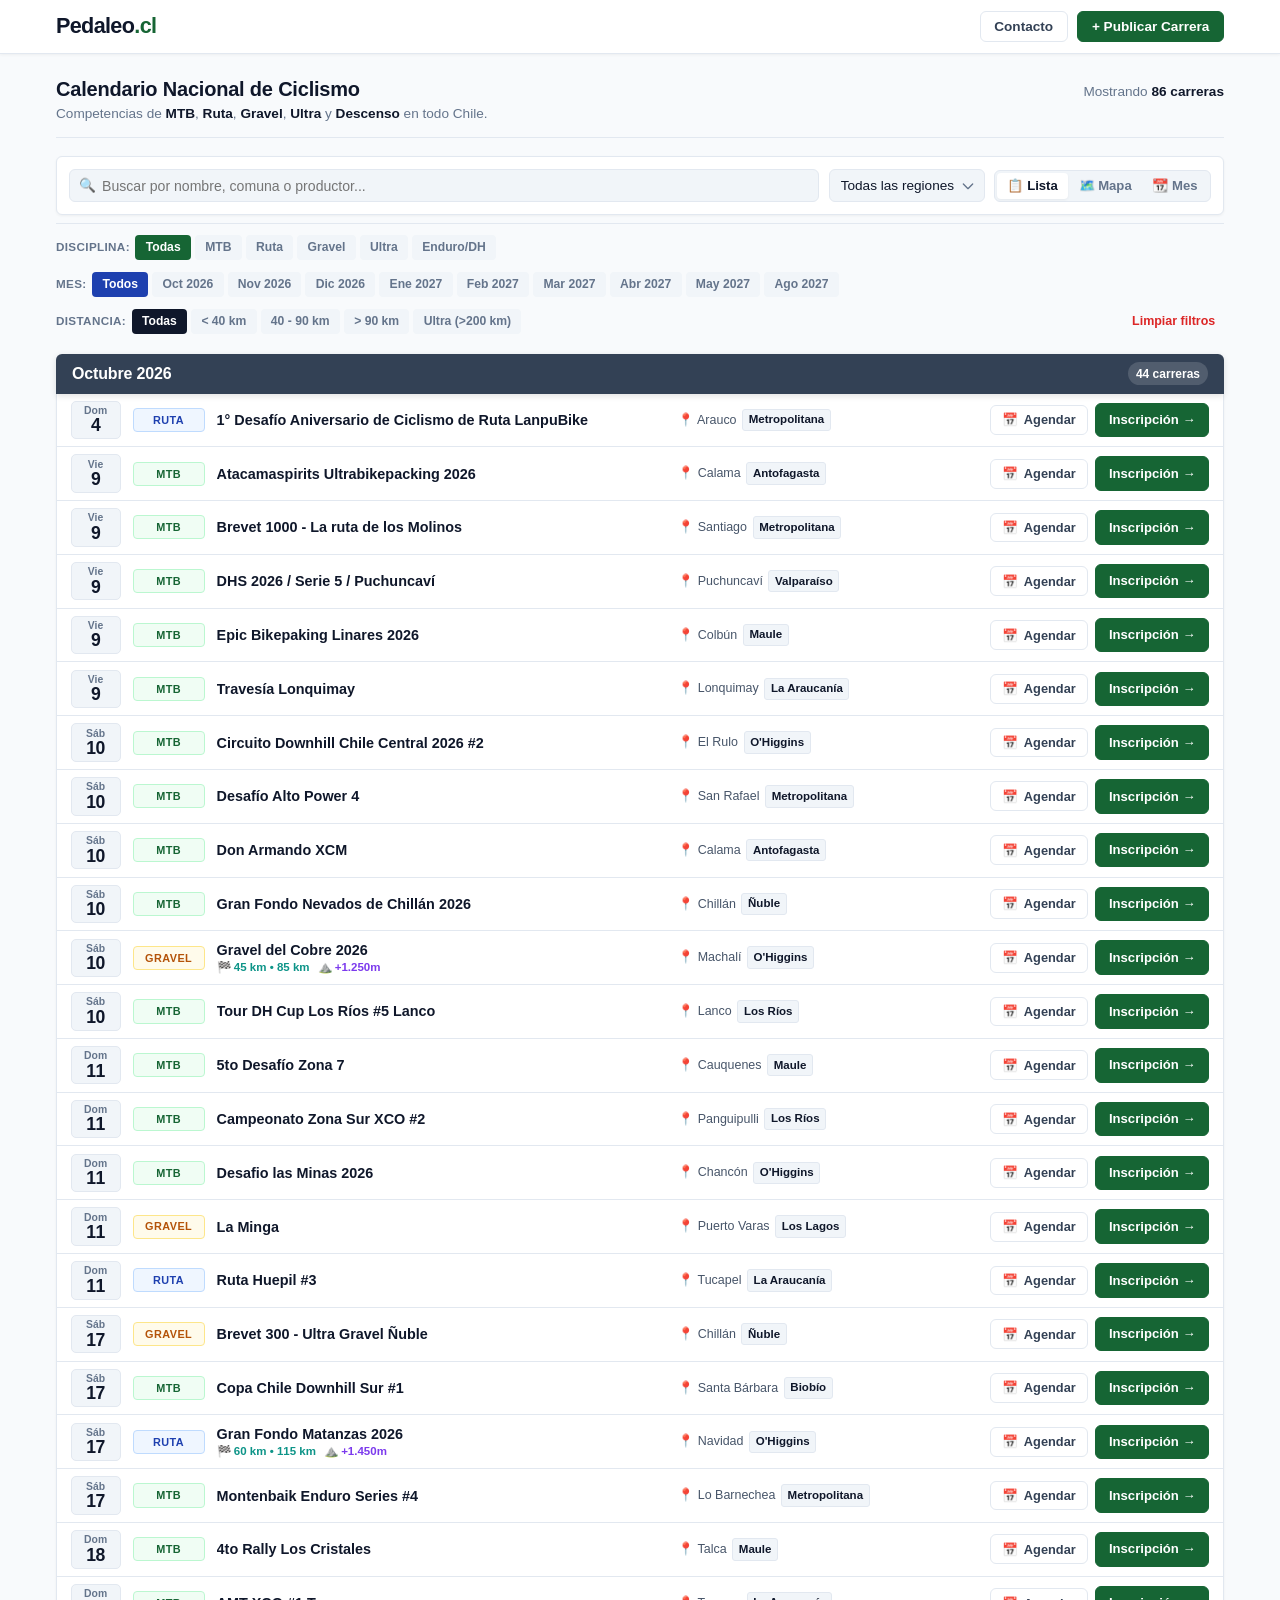
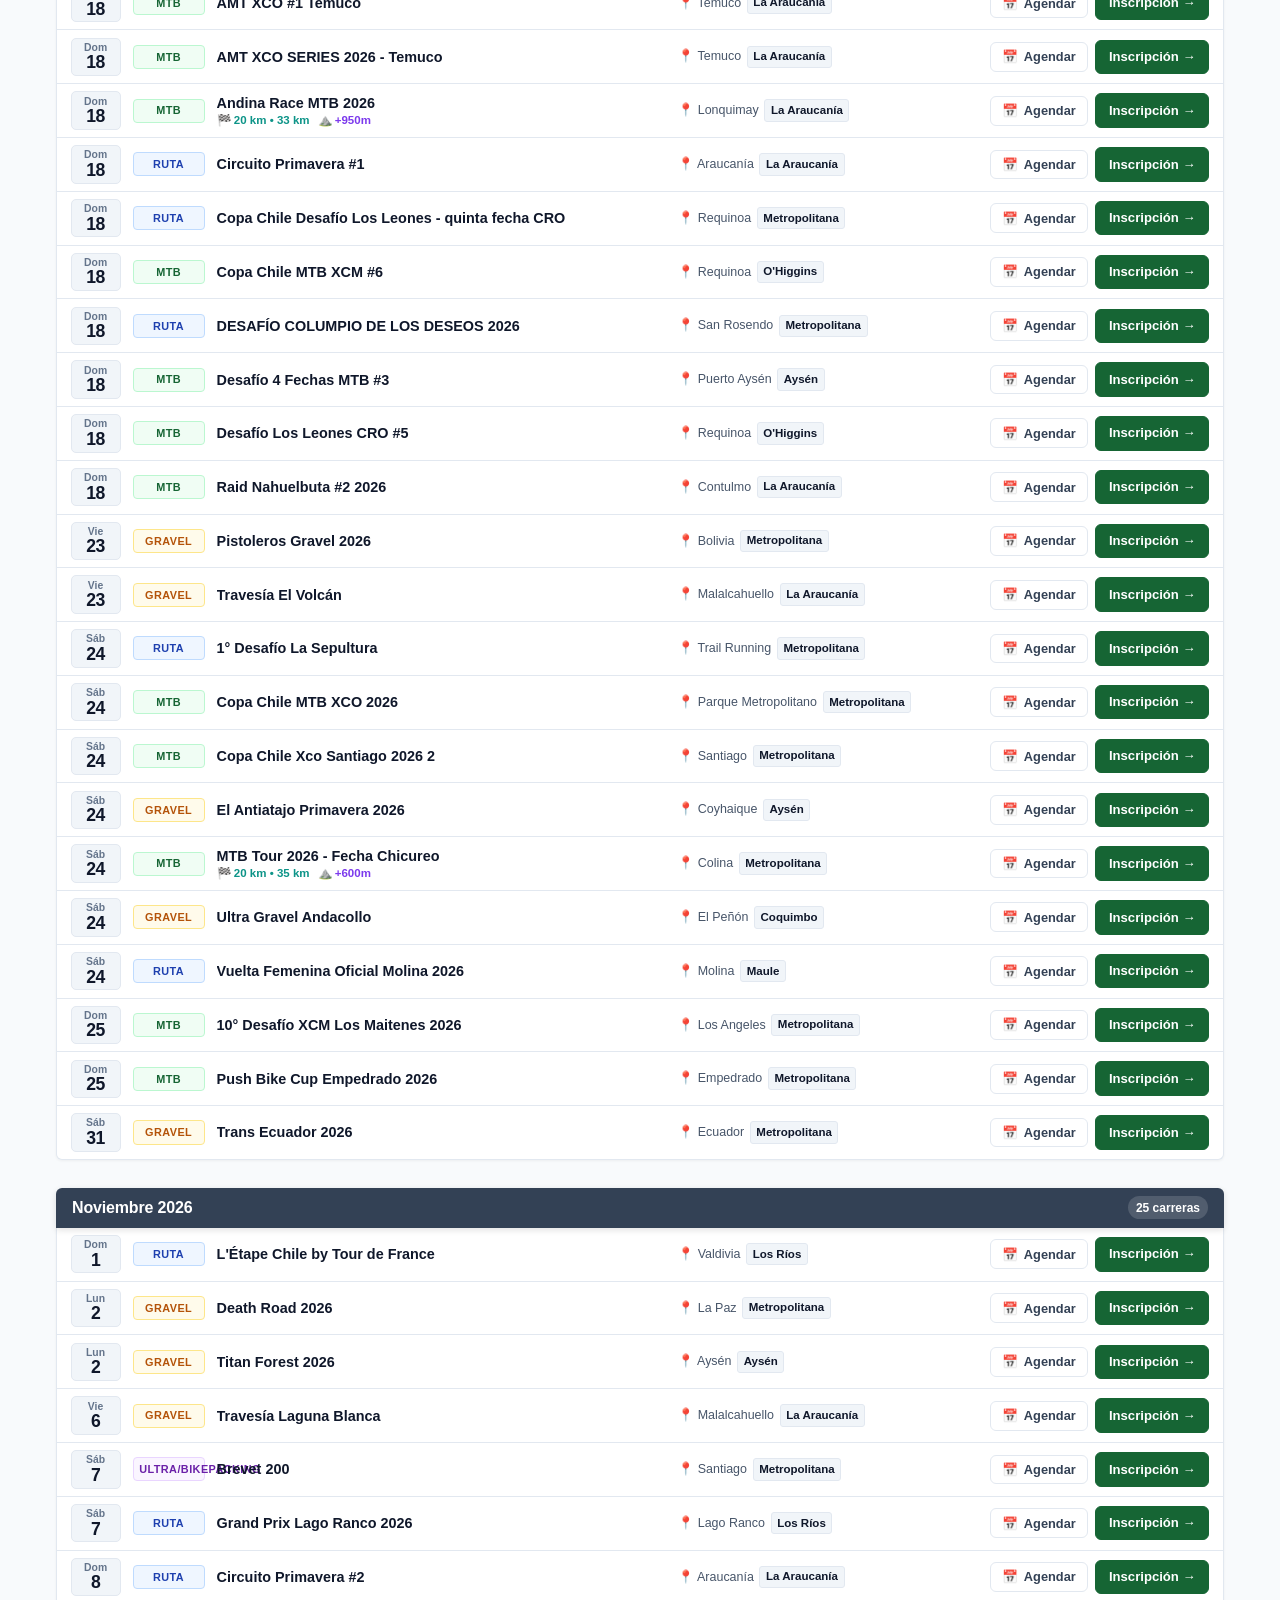
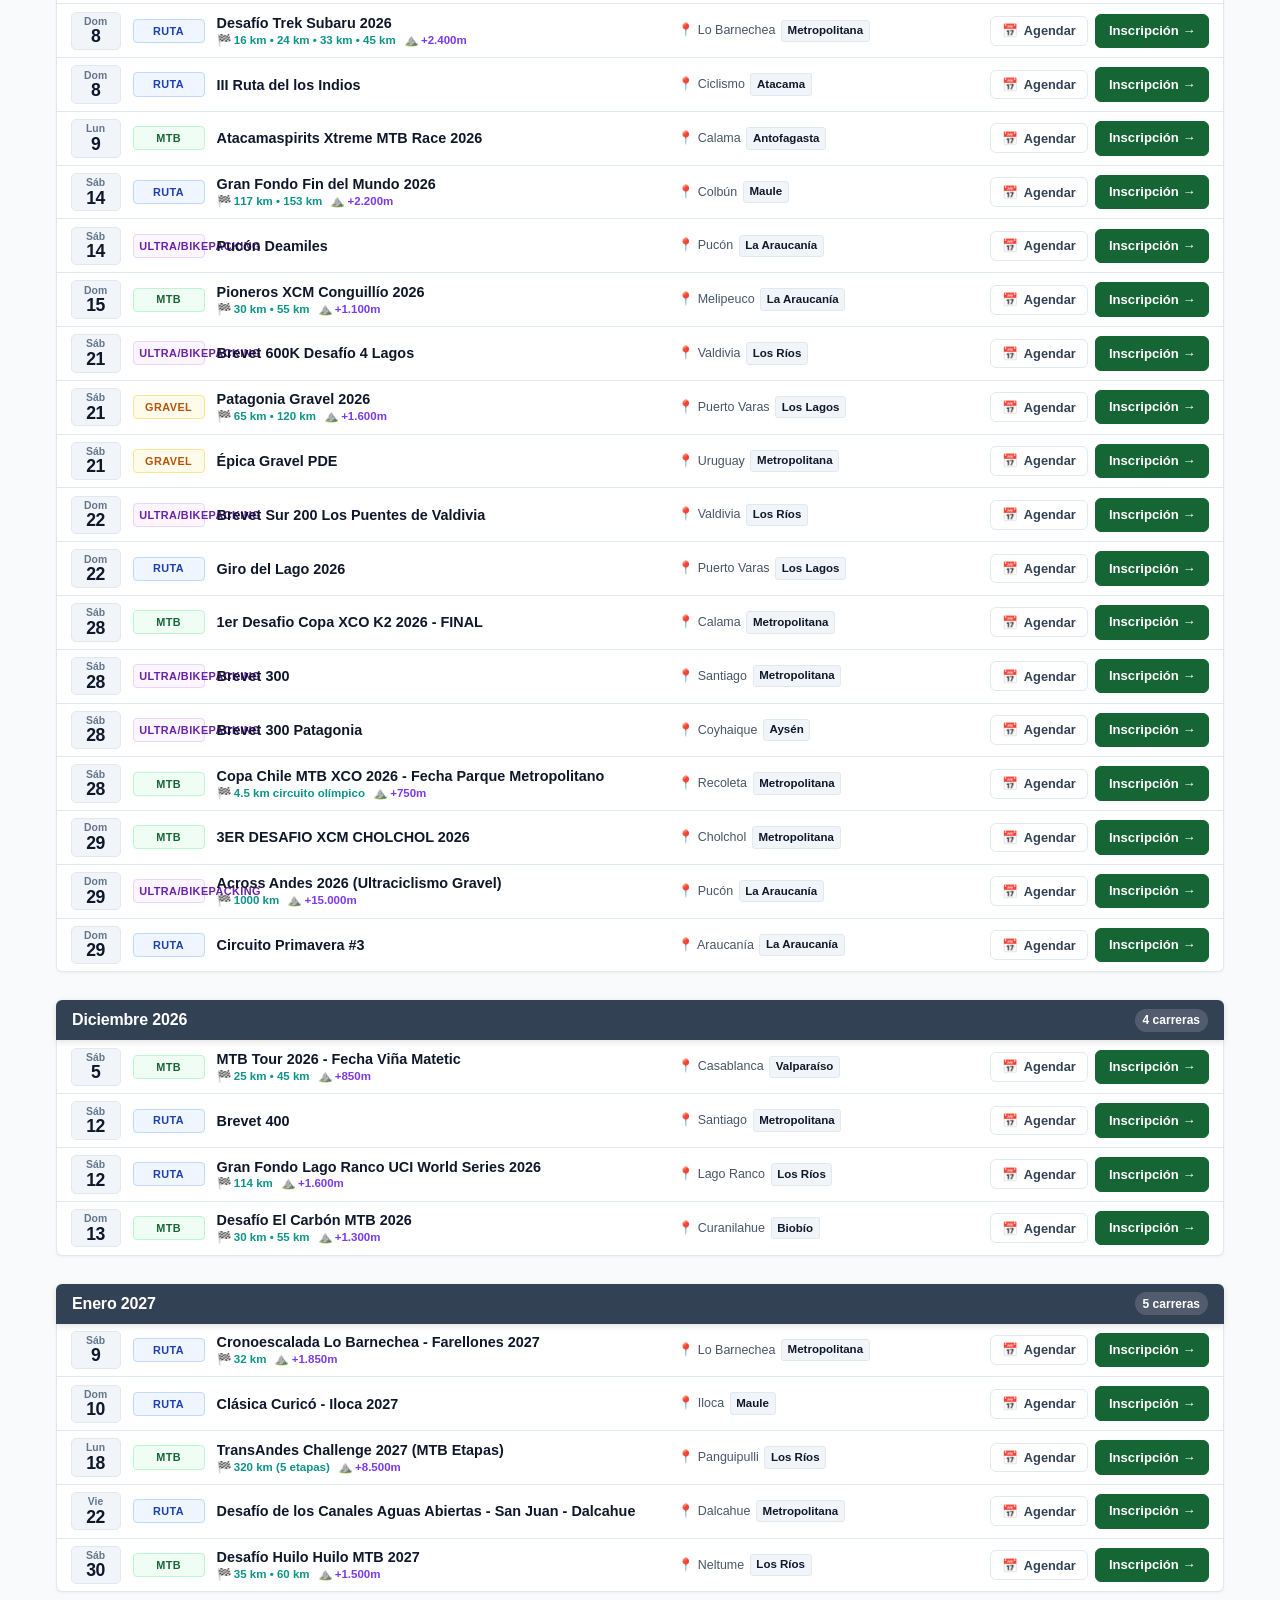
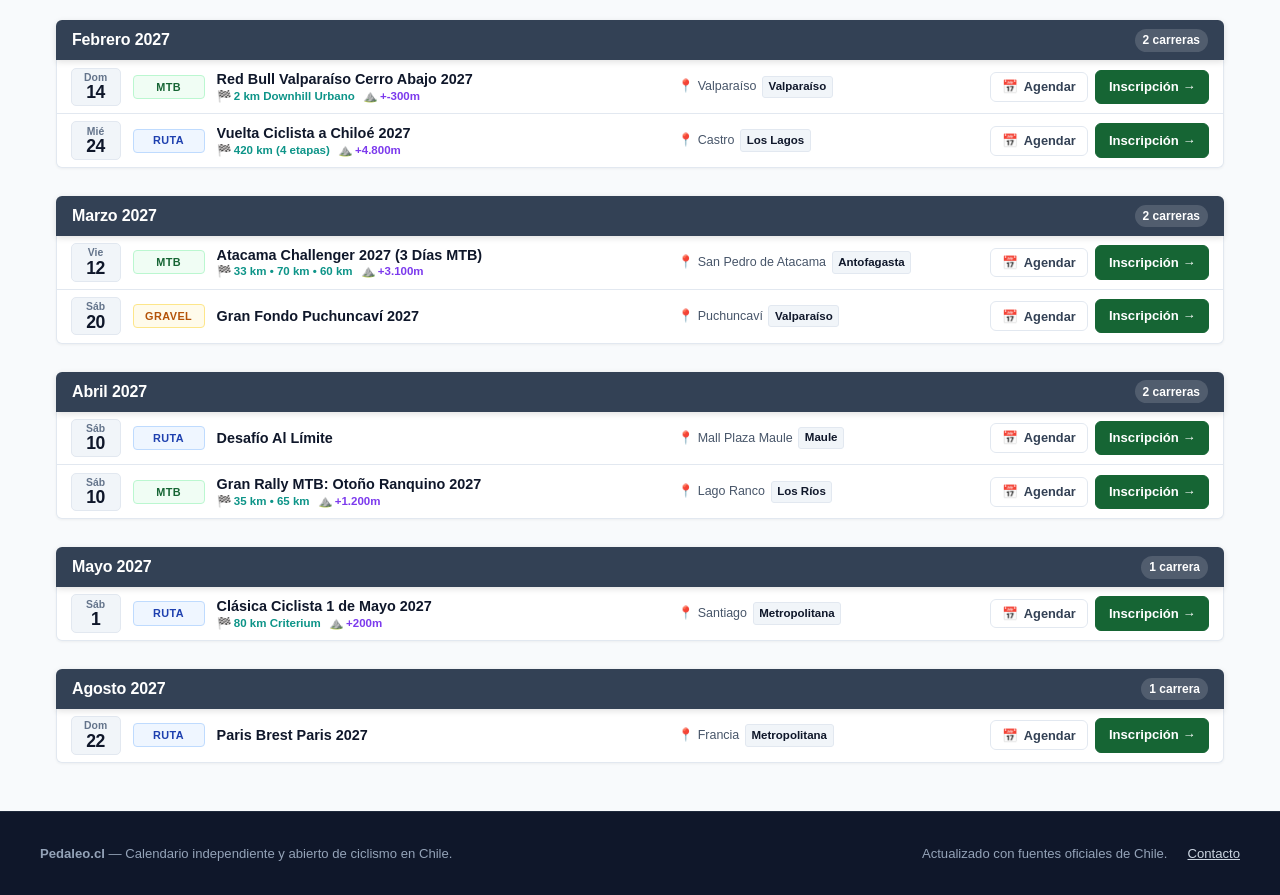
==== index.html @ a2b068f4 "feat: multi-select disciplines, Sab 10 date chip format, and sticky filters with sticky month" ====
<!DOCTYPE html>
<html lang="es">
<head>
  <meta charset="UTF-8">
  <meta name="viewport" content="width=device-width, initial-scale=1.0">
  <title>Pedaleo.cl — Calendario de Ciclismo en Chile | MTB, Ruta, Gravel</title>
  <meta name="description" content="Calendario sobrio y actualizado de carreras de ciclismo en Chile. Filtra por región, disciplina y agéndalas directamente en Google Calendar o Apple Calendar.">
  <link rel="icon" type="image/svg+xml" href="assets/img/logo.svg">
  <link rel="stylesheet" href="assets/vendor/leaflet/leaflet.css">
  <link rel="stylesheet" href="assets/css/style.css?v=20261006_multisticky">
</head>
<body>

  <!-- Header Sobrio -->
  <header class="site-header">
    <div class="header-container">
      <div class="brand-wrapper">
        <a href="./" class="brand-logo-text" title="Pedaleo.cl">
          Pedaleo<span>.cl</span>
        </a>
      </div>

      <div class="header-actions">
        <button class="btn-header" id="nav-contact">
          <span>Contacto</span>
        </button>
        <button class="btn-header btn-header-primary" id="nav-publish">
          <span>+ Publicar Carrera</span>
        </button>
      </div>
    </div>
  </header>

  <!-- Hero Minimalista -->
  <section class="hero-minimal">
    <div class="hero-content">
      <div>
        <h1 class="hero-heading">Calendario Nacional de Ciclismo</h1>
        <div class="hero-stats-line">
          Competencias de <strong>MTB</strong>, <strong>Ruta</strong>, <strong>Gravel</strong>, <strong>Ultra</strong> y <strong>Descenso</strong> en todo Chile.
        </div>
      </div>
      <div class="hero-stats-line">
        Mostrando <span class="results-count" id="results-count">cargando...</span>
      </div>
    </div>
  </section>

  <!-- Barra de Filtros Compacta y Ordenada -->
  <section class="filter-wrapper">
    <div class="filter-card">
      <!-- Búsqueda -->
      <div class="filter-search-box">
        <span class="filter-search-icon">🔍</span>
        <input type="search" id="search-input" class="filter-search-input" placeholder="Buscar por nombre, comuna o productor...">
      </div>

      <!-- Región (nombres oficiales) -->
      <select id="filter-region" class="filter-select">
        <option value="">Todas las regiones</option>
      </select>

      <!-- Selector de Vista -->
      <div class="view-toggle-group">
        <button class="view-btn active" data-view="agenda" title="Vista Lista Agenda">
          📋 Lista
        </button>
        <button class="view-btn" data-view="map" title="Vista Mapa Interactivo de Chile">
          🗺️ Mapa
        </button>
        <button class="view-btn" data-view="calendar" title="Vista Calendario Mensual">
          📆 Mes
        </button>
      </div>
    </div>

    <!-- Barra de Filtros con Botones (Disciplinas, Meses, Distancias) -->
    <div class="filter-pills-bar">
      <!-- Filtro Disciplinas (Botones interactivos) -->
      <div class="filter-pills-section">
        <span class="filter-pills-label">Disciplina:</span>
        <div class="pills-group" id="filter-discipline-group">
          <button class="pill-btn pill-discipline active" data-discipline="">Todas</button>
          <button class="pill-btn pill-discipline" data-discipline="MTB">MTB</button>
          <button class="pill-btn pill-discipline" data-discipline="Ruta">Ruta</button>
          <button class="pill-btn pill-discipline" data-discipline="Gravel">Gravel</button>
          <button class="pill-btn pill-discipline" data-discipline="Ultra">Ultra</button>
          <button class="pill-btn pill-discipline" data-discipline="Enduro">Enduro/DH</button>
        </div>
      </div>

      <!-- Filtro por Mes (Píldoras Dinámicas) -->
      <div class="filter-pills-section">
        <span class="filter-pills-label">Mes:</span>
        <div class="pills-group" id="filter-month-group">
          <button class="pill-btn pill-month active" data-month="">Todos</button>
        </div>
      </div>

      <!-- Distancias -->
      <div class="filter-pills-section">
        <span class="filter-pills-label">Distancia:</span>
        <div class="pills-group" id="filter-distance-group">
          <button class="pill-btn pill-distance active" data-distance="all">Todas</button>
          <button class="pill-btn pill-distance" data-distance="short">&lt; 40 km</button>
          <button class="pill-btn pill-distance" data-distance="mid">40 - 90 km</button>
          <button class="pill-btn pill-distance" data-distance="long">&gt; 90 km</button>
          <button class="pill-btn pill-distance" data-distance="ultra">Ultra (&gt;200 km)</button>
        </div>
      </div>

      <button class="btn-filter-reset" id="clear-filters" title="Restablecer todos los filtros">
        Limpiar filtros
      </button>
    </div>
  </section>

  <!-- Contenedor Principal (Vistas Dedicadas: Agenda / Mapa / Calendario) -->
  <main class="main-content">
    <!-- Vista Agenda (Lista) -->
    <div id="view-agenda" class="app-view-container">
      <div class="empty-state">
        <p>Cargando carreras...</p>
      </div>
    </div>

    <!-- Vista Mapa Interactivo de Chile -->
    <div id="view-map" class="app-view-container" style="display:none">
      <section class="map-view-wrapper">
        <div class="map-header-bar">
          <div class="map-stats-pill">
            <span class="map-pulse-dot"></span>
            <span id="map-counter-text">Cargando mapa...</span>
          </div>
          <div class="map-legend">
            <span class="legend-chip"><span class="legend-dot" style="background:#166534"></span>MTB</span>
            <span class="legend-chip"><span class="legend-dot" style="background:#1e40af"></span>Ruta</span>
            <span class="legend-chip"><span class="legend-dot" style="background:#b45309"></span>Gravel</span>
            <span class="legend-chip"><span class="legend-dot" style="background:#7e22ce"></span>Ultra</span>
            <span class="legend-chip"><span class="legend-dot" style="background:#b91c1c"></span>Enduro</span>
          </div>
        </div>

        <div id="pedaleo-chile-map" class="chile-map-canvas"></div>

        <div class="map-localities-section">
          <h3 class="map-localities-title" id="map-localities-title">Carreras en el mapa</h3>
          <div class="map-localities-grid" id="map-localities-grid"></div>
        </div>
      </section>
    </div>

    <!-- Vista Calendario Mensual -->
    <div id="view-calendar" class="app-view-container" style="display:none"></div>
  </main>

  <!-- Modal Detalle de Carrera -->
  <div class="modal-overlay" id="modal-detail">
    <div class="modal-card">
      <div class="modal-header">
        <h3 class="modal-title" id="modal-detail-title">Detalle de Carrera</h3>
        <button class="modal-close-btn" id="modal-close-detail" title="Cerrar">&times;</button>
      </div>
      <div class="modal-body" id="modal-detail-body">
        <!-- Contenido dinámico inyectado por JS -->
      </div>
    </div>
  </div>

  <!-- Modal Publicar Carrera -->
  <div class="modal-overlay" id="modal-publish">
    <div class="modal-card">
      <div class="modal-header">
        <h3 class="modal-title">Publicar Carrera en Pedaleo.cl</h3>
        <button class="modal-close-btn" id="modal-close-publish" title="Cerrar">&times;</button>
      </div>
      <form id="publish-race-form">
        <div class="modal-body">
          <p style="font-size:0.85rem; color:var(--text-muted); margin-bottom:1rem; line-height:1.5">
            ¿Organizas una competencia o conoces una fecha confirmada? Completa los datos a continuación para revisarla y publicarla en el calendario.
          </p>

          <div class="form-group">
            <label class="form-label" for="pub-name">Nombre de la Carrera *</label>
            <input type="text" id="pub-name" name="name" class="form-control" required placeholder="Ej: Gran Fondo del Maule 2026" oninvalid="this.setCustomValidity('Por favor completa este campo.')" oninput="this.setCustomValidity('')">
          </div>

          <div class="form-row">
            <div class="form-group">
              <label class="form-label" for="pub-date">Fecha del Evento *</label>
              <input type="date" id="pub-date" name="date" class="form-control" required oninvalid="this.setCustomValidity('Por favor selecciona una fecha.')" oninput="this.setCustomValidity('')">
            </div>
            <div class="form-group">
              <label class="form-label" for="pub-discipline">Disciplina *</label>
              <select id="pub-discipline" name="discipline" class="form-control" required oninvalid="this.setCustomValidity('Por favor selecciona una disciplina.')" onchange="this.setCustomValidity('')">
                <option value="MTB">MTB (XCM / XCO)</option>
                <option value="Ruta">Ruta / Gran Fondo</option>
                <option value="Gravel">Gravel</option>
                <option value="Ultra/Bikepacking">Ultraciclismo / Bikepacking</option>
                <option value="Enduro">Enduro / Descenso</option>
              </select>
            </div>
          </div>

          <div class="form-row">
            <div class="form-group">
              <label class="form-label" for="pub-region">Región *</label>
              <select id="pub-region" name="region" class="form-control" required oninvalid="this.setCustomValidity('Por favor selecciona una región.')" onchange="this.setCustomValidity('')">
                <option value="Arica y Parinacota">Arica y Parinacota</option>
                <option value="Tarapacá">Tarapacá</option>
                <option value="Antofagasta">Antofagasta</option>
                <option value="Atacama">Atacama</option>
                <option value="Coquimbo">Coquimbo</option>
                <option value="Valparaíso">Valparaíso</option>
                <option value="Metropolitana" selected>Metropolitana</option>
                <option value="O'Higgins">O'Higgins</option>
                <option value="Maule">Maule</option>
                <option value="Ñuble">Ñuble</option>
                <option value="Biobío">Biobío</option>
                <option value="La Araucanía">La Araucanía</option>
                <option value="Los Ríos">Los Ríos</option>
                <option value="Los Lagos">Los Lagos</option>
                <option value="Aysén">Aysén</option>
                <option value="Magallanes">Magallanes</option>
              </select>
            </div>
            <div class="form-group">
              <label class="form-label" for="pub-commune">Comuna / Lugar *</label>
              <input type="text" id="pub-commune" name="commune" class="form-control" required placeholder="Ej: Curicó" oninvalid="this.setCustomValidity('Por favor ingresa la comuna o lugar.')" oninput="this.setCustomValidity('')">
            </div>
          </div>

          <div class="form-row">
            <div class="form-group">
              <label class="form-label" for="pub-distances">Distancias</label>
              <input type="text" id="pub-distances" name="distances" class="form-control" placeholder="Ej: 45 km, 80 km">
            </div>
            <div class="form-group">
              <label class="form-label" for="pub-url">Web Oficial / Inscripción / Link *</label>
              <input type="text" id="pub-url" name="url" class="form-control" required placeholder="Ej: guca.cl/evento o instagram.com/..." oninvalid="this.setCustomValidity('Por favor ingresa un enlace web o red social.')" oninput="this.setCustomValidity('')">
            </div>
          </div>

          <div class="form-group">
            <label class="form-label" for="pub-contact">Organizador o Contacto (opcional)</label>
            <input type="text" id="pub-contact" name="contact" class="form-control" placeholder="Club / Productora / Email">
          </div>

          <div id="publish-feedback" style="display:none; padding:0.6rem 0.8rem; border-radius:4px; font-size:0.85rem; margin-top:0.5rem"></div>
        </div>
        <div class="modal-footer">
          <button type="button" class="cal-btn-mini" onclick="document.getElementById('modal-publish').classList.remove('active')">Cancelar</button>
          <button type="submit" class="btn-action-primary">Enviar Carrera &rarr;</button>
        </div>
      </form>
    </div>
  </div>

  <!-- Modal Contacto -->
  <div class="modal-overlay" id="modal-contact">
    <div class="modal-card">
      <div class="modal-header">
        <h3 class="modal-title">Contacto — Pedaleo.cl</h3>
        <button class="modal-close-btn" id="modal-close-contact" title="Cerrar">&times;</button>
      </div>
      <form id="contact-form">
        <div class="modal-body">
          <p style="font-size:0.85rem; color:var(--text-muted); margin-bottom:1rem; line-height:1.5">
            ¿Tienes dudas, sugerencias sobre el sitio, o detectaste información desactualizada? Escríbenos directamente o contáctanos a <a href="mailto:contacto@pedaleo.cl" style="color:var(--brand-green); font-weight:600">contacto@pedaleo.cl</a>.
          </p>

          <div class="form-row">
            <div class="form-group">
              <label class="form-label" for="contact-name">Tu Nombre *</label>
              <input type="text" id="contact-name" name="name" class="form-control" required placeholder="Ej: Juan Pérez" oninvalid="this.setCustomValidity('Por favor ingresa tu nombre.')" oninput="this.setCustomValidity('')">
            </div>
            <div class="form-group">
              <label class="form-label" for="contact-email">Tu Email *</label>
              <input type="email" id="contact-email" name="email" class="form-control" required placeholder="tu@email.cl" oninvalid="this.setCustomValidity('Por favor ingresa un correo electrónico válido.')" oninput="this.setCustomValidity('')">
            </div>
          </div>

          <div class="form-group">
            <label class="form-label" for="contact-subject">Motivo del Mensaje *</label>
            <select id="contact-subject" name="subject" class="form-control" required oninvalid="this.setCustomValidity('Por favor selecciona el motivo.')" onchange="this.setCustomValidity('')">
              <option value="Consulta general">Consulta general</option>
              <option value="Sugerencia o feedback">Sugerencia o feedback del sitio</option>
              <option value="Reportar error en carrera">Reportar error o cambio de fecha en una carrera</option>
              <option value="Productora o Alianza">Productora / Club / Alianza</option>
              <option value="Otro">Otro asunto</option>
            </select>
          </div>

          <div class="form-group">
            <label class="form-label" for="contact-message">Mensaje *</label>
            <textarea id="contact-message" name="message" class="form-control" rows="4" required placeholder="Escribe tu mensaje aquí..." oninvalid="this.setCustomValidity('Por favor escribe tu mensaje.')" oninput="this.setCustomValidity('')"></textarea>
          </div>

          <div id="contact-feedback" style="display:none; padding:0.6rem 0.8rem; border-radius:4px; font-size:0.85rem; margin-top:0.5rem"></div>
        </div>
        <div class="modal-footer">
          <button type="button" class="cal-btn-mini" onclick="document.getElementById('modal-contact').classList.remove('active')">Cerrar</button>
          <button type="submit" class="btn-action-primary" id="btn-submit-contact">Enviar Mensaje &rarr;</button>
        </div>
      </form>
    </div>
  </div>

  <!-- Footer Sobrio -->
  <footer class="site-footer">
    <div class="footer-inner">
      <div>
        <strong>Pedaleo.cl</strong> — Calendario independiente y abierto de ciclismo en Chile.
      </div>
      <div style="display:flex; align-items:center; gap:1.25rem">
        <span>Actualizado con fuentes oficiales de Chile.</span>
        <a href="#" id="footer-contact-link" style="color:#cbd5e1; text-decoration:underline">Contacto</a>
      </div>
    </div>
  </footer>

  <!-- Scripts -->
  <script src="assets/vendor/leaflet/leaflet.js"></script>
  <script src="assets/js/calendar-exporter.js?v=20261006_multisticky"></script>
  <script src="assets/js/calendar-view.js?v=20261006_multisticky"></script>
  <script src="assets/js/map-view.js?v=20261006_multisticky"></script>
  <script src="assets/js/app.js?v=20261006_multisticky"></script>
</body>
</html>
---- assets/vendor/leaflet/leaflet.css ----
/* required styles */

.leaflet-pane,
.leaflet-tile,
.leaflet-marker-icon,
.leaflet-marker-shadow,
.leaflet-tile-container,
.leaflet-pane > svg,
.leaflet-pane > canvas,
.leaflet-zoom-box,
.leaflet-image-layer,
.leaflet-layer {
	position: absolute;
	left: 0;
	top: 0;
	}
.leaflet-container {
	overflow: hidden;
	}
.leaflet-tile,
.leaflet-marker-icon,
.leaflet-marker-shadow {
	-webkit-user-select: none;
	   -moz-user-select: none;
	        user-select: none;
	  -webkit-user-drag: none;
	}
/* Prevents IE11 from highlighting tiles in blue */
.leaflet-tile::selection {
	background: transparent;
}
/* Safari renders non-retina tile on retina better with this, but Chrome is worse */
.leaflet-safari .leaflet-tile {
	image-rendering: -webkit-optimize-contrast;
	}
/* hack that prevents hw layers "stretching" when loading new tiles */
.leaflet-safari .leaflet-tile-container {
	width: 1600px;
	height: 1600px;
	-webkit-transform-origin: 0 0;
	}
.leaflet-marker-icon,
.leaflet-marker-shadow {
	display: block;
	}
/* .leaflet-container svg: reset svg max-width decleration shipped in Joomla! (joomla.org) 3.x */
/* .leaflet-container img: map is broken in FF if you have max-width: 100% on tiles */
.leaflet-container .leaflet-overlay-pane svg {
	max-width: none !important;
	max-height: none !important;
	}
.leaflet-container .leaflet-marker-pane img,
.leaflet-container .leaflet-shadow-pane img,
.leaflet-container .leaflet-tile-pane img,
.leaflet-container img.leaflet-image-layer,
.leaflet-container .leaflet-tile {
	max-width: none !important;
	max-height: none !important;
	width: auto;
	padding: 0;
	}

.leaflet-container img.leaflet-tile {
	/* See: https://bugs.chromium.org/p/chromium/issues/detail?id=600120 */
	mix-blend-mode: plus-lighter;
}

.leaflet-container.leaflet-touch-zoom {
	-ms-touch-action: pan-x pan-y;
	touch-action: pan-x pan-y;
	}
.leaflet-container.leaflet-touch-drag {
	-ms-touch-action: pinch-zoom;
	/* Fallback for FF which doesn't support pinch-zoom */
	touch-action: none;
	touch-action: pinch-zoom;
}
.leaflet-container.leaflet-touch-drag.leaflet-touch-zoom {
	-ms-touch-action: none;
	touch-action: none;
}
.leaflet-container {
	-webkit-tap-highlight-color: transparent;
}
.leaflet-container a {
	-webkit-tap-highlight-color: rgba(51, 181, 229, 0.4);
}
.leaflet-tile {
	filter: inherit;
	visibility: hidden;
	}
.leaflet-tile-loaded {
	visibility: inherit;
	}
.leaflet-zoom-box {
	width: 0;
	height: 0;
	-moz-box-sizing: border-box;
	     box-sizing: border-box;
	z-index: 800;
	}
/* workaround for https://bugzilla.mozilla.org/show_bug.cgi?id=888319 */
.leaflet-overlay-pane svg {
	-moz-user-select: none;
	}

.leaflet-pane         { z-index: 400; }

.leaflet-tile-pane    { z-index: 200; }
.leaflet-overlay-pane { z-index: 400; }
.leaflet-shadow-pane  { z-index: 500; }
.leaflet-marker-pane  { z-index: 600; }
.leaflet-tooltip-pane   { z-index: 650; }
.leaflet-popup-pane   { z-index: 700; }

.leaflet-map-pane canvas { z-index: 100; }
.leaflet-map-pane svg    { z-index: 200; }

.leaflet-vml-shape {
	width: 1px;
	height: 1px;
	}
.lvml {
	behavior: url(#default#VML);
	display: inline-block;
	position: absolute;
	}


/* control positioning */

.leaflet-control {
	position: relative;
	z-index: 800;
	pointer-events: visiblePainted; /* IE 9-10 doesn't have auto */
	pointer-events: auto;
	}
.leaflet-top,
.leaflet-bottom {
	position: absolute;
	z-index: 1000;
	pointer-events: none;
	}
.leaflet-top {
	top: 0;
	}
.leaflet-right {
	right: 0;
	}
.leaflet-bottom {
	bottom: 0;
	}
.leaflet-left {
	left: 0;
	}
.leaflet-control {
	float: left;
	clear: both;
	}
.leaflet-right .leaflet-control {
	float: right;
	}
.leaflet-top .leaflet-control {
	margin-top: 10px;
	}
.leaflet-bottom .leaflet-control {
	margin-bottom: 10px;
	}
.leaflet-left .leaflet-control {
	margin-left: 10px;
	}
.leaflet-right .leaflet-control {
	margin-right: 10px;
	}


/* zoom and fade animations */

.leaflet-fade-anim .leaflet-popup {
	opacity: 0;
	-webkit-transition: opacity 0.2s linear;
	   -moz-transition: opacity 0.2s linear;
	        transition: opacity 0.2s linear;
	}
.leaflet-fade-anim .leaflet-map-pane .leaflet-popup {
	opacity: 1;
	}
.leaflet-zoom-animated {
	-webkit-transform-origin: 0 0;
	    -ms-transform-origin: 0 0;
	        transform-origin: 0 0;
	}
svg.leaflet-zoom-animated {
	will-change: transform;
}

.leaflet-zoom-anim .leaflet-zoom-animated {
	-webkit-transition: -webkit-transform 0.25s cubic-bezier(0,0,0.25,1);
	   -moz-transition:    -moz-transform 0.25s cubic-bezier(0,0,0.25,1);
	        transition:         transform 0.25s cubic-bezier(0,0,0.25,1);
	}
.leaflet-zoom-anim .leaflet-tile,
.leaflet-pan-anim .leaflet-tile {
	-webkit-transition: none;
	   -moz-transition: none;
	        transition: none;
	}

.leaflet-zoom-anim .leaflet-zoom-hide {
	visibility: hidden;
	}


/* cursors */

.leaflet-interactive {
	cursor: pointer;
	}
.leaflet-grab {
	cursor: -webkit-grab;
	cursor:    -moz-grab;
	cursor:         grab;
	}
.leaflet-crosshair,
.leaflet-crosshair .leaflet-interactive {
	cursor: crosshair;
	}
.leaflet-popup-pane,
.leaflet-control {
	cursor: auto;
	}
.leaflet-dragging .leaflet-grab,
.leaflet-dragging .leaflet-grab .leaflet-interactive,
.leaflet-dragging .leaflet-marker-draggable {
	cursor: move;
	cursor: -webkit-grabbing;
	cursor:    -moz-grabbing;
	cursor:         grabbing;
	}

/* marker & overlays interactivity */
.leaflet-marker-icon,
.leaflet-marker-shadow,
.leaflet-image-layer,
.leaflet-pane > svg path,
.leaflet-tile-container {
	pointer-events: none;
	}

.leaflet-marker-icon.leaflet-interactive,
.leaflet-image-layer.leaflet-interactive,
.leaflet-pane > svg path.leaflet-interactive,
svg.leaflet-image-layer.leaflet-interactive path {
	pointer-events: visiblePainted; /* IE 9-10 doesn't have auto */
	pointer-events: auto;
	}

/* visual tweaks */

.leaflet-container {
	background: #ddd;
	outline-offset: 1px;
	}
.leaflet-container a {
	color: #0078A8;
	}
.leaflet-zoom-box {
	border: 2px dotted #38f;
	background: rgba(255,255,255,0.5);
	}


/* general typography */
.leaflet-container {
	font-family: "Helvetica Neue", Arial, Helvetica, sans-serif;
	font-size: 12px;
	font-size: 0.75rem;
	line-height: 1.5;
	}


/* general toolbar styles */

.leaflet-bar {
	box-shadow: 0 1px 5px rgba(0,0,0,0.65);
	border-radius: 4px;
	}
.leaflet-bar a {
	background-color: #fff;
	border-bottom: 1px solid #ccc;
	width: 26px;
	height: 26px;
	line-height: 26px;
	display: block;
	text-align: center;
	text-decoration: none;
	color: black;
	}
.leaflet-bar a,
.leaflet-control-layers-toggle {
	background-position: 50% 50%;
	background-repeat: no-repeat;
	display: block;
	}
.leaflet-bar a:hover,
.leaflet-bar a:focus {
	background-color: #f4f4f4;
	}
.leaflet-bar a:first-child {
	border-top-left-radius: 4px;
	border-top-right-radius: 4px;
	}
.leaflet-bar a:last-child {
	border-bottom-left-radius: 4px;
	border-bottom-right-radius: 4px;
	border-bottom: none;
	}
.leaflet-bar a.leaflet-disabled {
	cursor: default;
	background-color: #f4f4f4;
	color: #bbb;
	}

.leaflet-touch .leaflet-bar a {
	width: 30px;
	height: 30px;
	line-height: 30px;
	}
.leaflet-touch .leaflet-bar a:first-child {
	border-top-left-radius: 2px;
	border-top-right-radius: 2px;
	}
.leaflet-touch .leaflet-bar a:last-child {
	border-bottom-left-radius: 2px;
	border-bottom-right-radius: 2px;
	}

/* zoom control */

.leaflet-control-zoom-in,
.leaflet-control-zoom-out {
	font: bold 18px 'Lucida Console', Monaco, monospace;
	text-indent: 1px;
	}

.leaflet-touch .leaflet-control-zoom-in, .leaflet-touch .leaflet-control-zoom-out  {
	font-size: 22px;
	}


/* layers control */

.leaflet-control-layers {
	box-shadow: 0 1px 5px rgba(0,0,0,0.4);
	background: #fff;
	border-radius: 5px;
	}
.leaflet-control-layers-toggle {
	background-image: url(images/layers.png);
	width: 36px;
	height: 36px;
	}
.leaflet-retina .leaflet-control-layers-toggle {
	background-image: url(images/layers-2x.png);
	background-size: 26px 26px;
	}
.leaflet-touch .leaflet-control-layers-toggle {
	width: 44px;
	height: 44px;
	}
.leaflet-control-layers .leaflet-control-layers-list,
.leaflet-control-layers-expanded .leaflet-control-layers-toggle {
	display: none;
	}
.leaflet-control-layers-expanded .leaflet-control-layers-list {
	display: block;
	position: relative;
	}
.leaflet-control-layers-expanded {
	padding: 6px 10px 6px 6px;
	color: #333;
	background: #fff;
	}
.leaflet-control-layers-scrollbar {
	overflow-y: scroll;
	overflow-x: hidden;
	padding-right: 5px;
	}
.leaflet-control-layers-selector {
	margin-top: 2px;
	position: relative;
	top: 1px;
	}
.leaflet-control-layers label {
	display: block;
	font-size: 13px;
	font-size: 1.08333em;
	}
.leaflet-control-layers-separator {
	height: 0;
	border-top: 1px solid #ddd;
	margin: 5px -10px 5px -6px;
	}

/* Default icon URLs */
.leaflet-default-icon-path { /* used only in path-guessing heuristic, see L.Icon.Default */
	background-image: url(images/marker-icon.png);
	}


/* attribution and scale controls */

.leaflet-container .leaflet-control-attribution {
	background: #fff;
	background: rgba(255, 255, 255, 0.8);
	margin: 0;
	}
.leaflet-control-attribution,
.leaflet-control-scale-line {
	padding: 0 5px;
	color: #333;
	line-height: 1.4;
	}
.leaflet-control-attribution a {
	text-decoration: none;
	}
.leaflet-control-attribution a:hover,
.leaflet-control-attribution a:focus {
	text-decoration: underline;
	}
.leaflet-attribution-flag {
	display: inline !important;
	vertical-align: baseline !important;
	width: 1em;
	height: 0.6669em;
	}
.leaflet-left .leaflet-control-scale {
	margin-left: 5px;
	}
.leaflet-bottom .leaflet-control-scale {
	margin-bottom: 5px;
	}
.leaflet-control-scale-line {
	border: 2px solid #777;
	border-top: none;
	line-height: 1.1;
	padding: 2px 5px 1px;
	white-space: nowrap;
	-moz-box-sizing: border-box;
	     box-sizing: border-box;
	background: rgba(255, 255, 255, 0.8);
	text-shadow: 1px 1px #fff;
	}
.leaflet-control-scale-line:not(:first-child) {
	border-top: 2px solid #777;
	border-bottom: none;
	margin-top: -2px;
	}
.leaflet-control-scale-line:not(:first-child):not(:last-child) {
	border-bottom: 2px solid #777;
	}

.leaflet-touch .leaflet-control-attribution,
.leaflet-touch .leaflet-control-layers,
.leaflet-touch .leaflet-bar {
	box-shadow: none;
	}
.leaflet-touch .leaflet-control-layers,
.leaflet-touch .leaflet-bar {
	border: 2px solid rgba(0,0,0,0.2);
	background-clip: padding-box;
	}


/* popup */

.leaflet-popup {
	position: absolute;
	text-align: center;
	margin-bottom: 20px;
	}
.leaflet-popup-content-wrapper {
	padding: 1px;
	text-align: left;
	border-radius: 12px;
	}
.leaflet-popup-content {
	margin: 13px 24px 13px 20px;
	line-height: 1.3;
	font-size: 13px;
	font-size: 1.08333em;
	min-height: 1px;
	}
.leaflet-popup-content p {
	margin: 17px 0;
	margin: 1.3em 0;
	}
.leaflet-popup-tip-container {
	width: 40px;
	height: 20px;
	position: absolute;
	left: 50%;
	margin-top: -1px;
	margin-left: -20px;
	overflow: hidden;
	pointer-events: none;
	}
.leaflet-popup-tip {
	width: 17px;
	height: 17px;
	padding: 1px;

	margin: -10px auto 0;
	pointer-events: auto;

	-webkit-transform: rotate(45deg);
	   -moz-transform: rotate(45deg);
	    -ms-transform: rotate(45deg);
	        transform: rotate(45deg);
	}
.leaflet-popup-content-wrapper,
.leaflet-popup-tip {
	background: white;
	color: #333;
	box-shadow: 0 3px 14px rgba(0,0,0,0.4);
	}
.leaflet-container a.leaflet-popup-close-button {
	position: absolute;
	top: 0;
	right: 0;
	border: none;
	text-align: center;
	width: 24px;
	height: 24px;
	font: 16px/24px Tahoma, Verdana, sans-serif;
	color: #757575;
	text-decoration: none;
	background: transparent;
	}
.leaflet-container a.leaflet-popup-close-button:hover,
.leaflet-container a.leaflet-popup-close-button:focus {
	color: #585858;
	}
.leaflet-popup-scrolled {
	overflow: auto;
	}

.leaflet-oldie .leaflet-popup-content-wrapper {
	-ms-zoom: 1;
	}
.leaflet-oldie .leaflet-popup-tip {
	width: 24px;
	margin: 0 auto;

	-ms-filter: "progid:DXImageTransform.Microsoft.Matrix(M11=0.70710678, M12=0.70710678, M21=-0.70710678, M22=0.70710678)";
	filter: progid:DXImageTransform.Microsoft.Matrix(M11=0.70710678, M12=0.70710678, M21=-0.70710678, M22=0.70710678);
	}

.leaflet-oldie .leaflet-control-zoom,
.leaflet-oldie .leaflet-control-layers,
.leaflet-oldie .leaflet-popup-content-wrapper,
.leaflet-oldie .leaflet-popup-tip {
	border: 1px solid #999;
	}


/* div icon */

.leaflet-div-icon {
	background: #fff;
	border: 1px solid #666;
	}


/* Tooltip */
/* Base styles for the element that has a tooltip */
.leaflet-tooltip {
	position: absolute;
	padding: 6px;
	background-color: #fff;
	border: 1px solid #fff;
	border-radius: 3px;
	color: #222;
	white-space: nowrap;
	-webkit-user-select: none;
	-moz-user-select: none;
	-ms-user-select: none;
	user-select: none;
	pointer-events: none;
	box-shadow: 0 1px 3px rgba(0,0,0,0.4);
	}
.leaflet-tooltip.leaflet-interactive {
	cursor: pointer;
	pointer-events: auto;
	}
.leaflet-tooltip-top:before,
.leaflet-tooltip-bottom:before,
.leaflet-tooltip-left:before,
.leaflet-tooltip-right:before {
	position: absolute;
	pointer-events: none;
	border: 6px solid transparent;
	background: transparent;
	content: "";
	}

/* Directions */

.leaflet-tooltip-bottom {
	margin-top: 6px;
}
.leaflet-tooltip-top {
	margin-top: -6px;
}
.leaflet-tooltip-bottom:before,
.leaflet-tooltip-top:before {
	left: 50%;
	margin-left: -6px;
	}
.leaflet-tooltip-top:before {
	bottom: 0;
	margin-bottom: -12px;
	border-top-color: #fff;
	}
.leaflet-tooltip-bottom:before {
	top: 0;
	margin-top: -12px;
	margin-left: -6px;
	border-bottom-color: #fff;
	}
.leaflet-tooltip-left {
	margin-left: -6px;
}
.leaflet-tooltip-right {
	margin-left: 6px;
}
.leaflet-tooltip-left:before,
.leaflet-tooltip-right:before {
	top: 50%;
	margin-top: -6px;
	}
.leaflet-tooltip-left:before {
	right: 0;
	margin-right: -12px;
	border-left-color: #fff;
	}
.leaflet-tooltip-right:before {
	left: 0;
	margin-left: -12px;
	border-right-color: #fff;
	}

/* Printing */

@media print {
	/* Prevent printers from removing background-images of controls. */
	.leaflet-control {
		-webkit-print-color-adjust: exact;
		print-color-adjust: exact;
		}
	}
---- assets/css/style.css ----
/* ==========================================================================
   Pedaleo.cl - Estilos Sobrios, Ordenados y Minimalistas
   Diseñado para ciclistas: legible, ultra rápido, sin elementos distractores
   ========================================================================== */

:root {
  --font-sans: -apple-system, BlinkMacSystemFont, "Segoe UI", Roboto, "Helvetica Neue", Arial, sans-serif;
  
  /* Paleta Sobria y Neutra */
  --bg-page: #f8fafc;
  --bg-card: #ffffff;
  --bg-muted: #f1f5f9;
  
  --border: #e2e8f0;
  --border-subtle: #cbd5e1;
  --border-focus: #166534;

  --text-dark: #0f172a;
  --text-body: #334155;
  --text-muted: #64748b;
  --text-light: #94a3b8;

  /* Identidad Sobria */
  --brand-green: #166534;
  --brand-green-hover: #14532d;
  --brand-green-subtle: #f0fdf4;

  /* Disciplinas - Tonos suaves y armónicos */
  --disc-mtb-text: #166534;
  --disc-mtb-bg: #f0fdf4;
  --disc-mtb-border: #bbf7d0;

  --disc-ruta-text: #1e40af;
  --disc-ruta-bg: #eff6ff;
  --disc-ruta-border: #bfdbfe;

  --disc-gravel-text: #b45309;
  --disc-gravel-bg: #fffbeb;
  --disc-gravel-border: #fde68a;

  --disc-ultra-text: #6b21a8;
  --disc-ultra-bg: #faf5ff;
  --disc-ultra-border: #e9d5ff;

  --disc-enduro-text: #991b1b;
  --disc-enduro-bg: #fef2f2;
  --disc-enduro-border: #fecaca;

  --shadow-subtle: 0 1px 3px 0 rgba(0, 0, 0, 0.05);
  --radius: 6px;
  --radius-lg: 10px;

  /* Sticky Offsets */
  --header-height: 56px;
  --filter-height: 110px;
  --sticky-month-top: 166px;
}

* {
  box-sizing: border-box;
  margin: 0;
  padding: 0;
}

body {
  font-family: var(--font-sans);
  background-color: var(--bg-page);
  color: var(--text-dark);
  line-height: 1.5;
  -webkit-font-smoothing: antialiased;
}

a {
  color: inherit;
  text-decoration: none;
}

button {
  font-family: inherit;
  cursor: pointer;
  border: none;
  background: none;
}

/* ==========================================================================
   Header Sobrio
   ========================================================================== */
.site-header {
  background: var(--bg-card);
  border-bottom: 1px solid var(--border);
  position: sticky;
  top: 0;
  z-index: 100;
  box-shadow: var(--shadow-subtle);
}

.header-container {
  max-width: 1200px;
  margin: 0 auto;
  padding: 0.65rem 1rem;
  display: flex;
  align-items: center;
  justify-content: space-between;
  gap: 1rem;
}

.brand-wrapper {
  display: flex;
  align-items: center;
  gap: 0.75rem;
}

.brand-logo-text {
  font-size: 1.35rem;
  font-weight: 800;
  letter-spacing: -0.03em;
  color: var(--text-dark);
}

.brand-logo-text span {
  color: var(--brand-green);
}

.brand-badge {
  font-size: 0.7rem;
  font-weight: 700;
  text-transform: uppercase;
  letter-spacing: 0.05em;
  background: var(--bg-muted);
  color: var(--text-muted);
  padding: 0.2rem 0.5rem;
  border-radius: 4px;
  border: 1px solid var(--border);
}

.header-actions {
  display: flex;
  align-items: center;
  gap: 0.6rem;
}

.btn-header {
  display: inline-flex;
  align-items: center;
  gap: 0.4rem;
  padding: 0.45rem 0.85rem;
  border-radius: var(--radius);
  font-size: 0.85rem;
  font-weight: 600;
  color: var(--text-body);
  border: 1px solid var(--border);
  background: var(--bg-card);
  transition: all 0.15s ease;
}

.btn-header:hover {
  background: var(--bg-muted);
  color: var(--text-dark);
}

.btn-header-primary {
  background: var(--brand-green);
  border-color: var(--brand-green);
  color: white;
}

.btn-header-primary:hover {
  background: var(--brand-green-hover);
  border-color: var(--brand-green-hover);
  color: white;
}

/* ==========================================================================
   Hero Minimalista
   ========================================================================== */
.hero-minimal {
  max-width: 1200px;
  margin: 1.25rem auto 0.75rem auto;
  padding: 0 1rem;
}

.hero-content {
  display: flex;
  flex-wrap: wrap;
  align-items: baseline;
  justify-content: space-between;
  gap: 0.5rem;
  padding-bottom: 0.75rem;
  border-bottom: 1px solid var(--border);
}

.hero-heading {
  font-size: 1.25rem;
  font-weight: 700;
  letter-spacing: -0.01em;
  color: var(--text-dark);
}

.hero-stats-line {
  font-size: 0.85rem;
  color: var(--text-muted);
}

.hero-stats-line strong {
  color: var(--text-dark);
}

/* ==========================================================================
   Sistema de Filtros Ordenado y Compacto
   ========================================================================== */
.filter-wrapper {
  position: sticky;
  top: var(--header-height, 56px);
  z-index: 90;
  background: var(--bg-page);
  max-width: 1200px;
  margin: 0 auto 0.75rem auto;
  padding: 0.4rem 1rem 0.5rem 1rem;
}

.filter-card {
  background: var(--bg-card);
  border: 1px solid var(--border);
  border-radius: var(--radius);
  padding: 0.75rem;
  box-shadow: var(--shadow-subtle);
  display: flex;
  flex-wrap: wrap;
  align-items: center;
  gap: 0.6rem;
}

.filter-search-box {
  flex: 1 1 220px;
  min-width: 180px;
  position: relative;
}

.filter-search-input {
  width: 100%;
  padding: 0.48rem 0.75rem 0.48rem 2rem;
  border: 1px solid var(--border);
  border-radius: var(--radius);
  font-size: 0.88rem;
  background: var(--bg-muted);
  color: var(--text-dark);
  transition: all 0.15s;
}

.filter-search-input:focus {
  outline: none;
  background: white;
  border-color: var(--brand-green);
  box-shadow: 0 0 0 2px rgba(22, 101, 52, 0.12);
}

.filter-search-icon {
  position: absolute;
  left: 0.65rem;
  top: 50%;
  transform: translateY(-50%);
  color: var(--text-light);
  font-size: 0.85rem;
  pointer-events: none;
}

.filter-select {
  padding: 0.48rem 1.8rem 0.48rem 0.7rem;
  border: 1px solid var(--border);
  border-radius: var(--radius);
  font-size: 0.85rem;
  font-weight: 500;
  background-color: var(--bg-muted);
  color: var(--text-dark);
  cursor: pointer;
  appearance: none;
  background-image: url("data:image/svg+xml,%3Csvg xmlns='http://www.w3.org/2000/svg' fill='none' viewBox='0 0 24 24' stroke='%2364748b'%3E%3Cpath stroke-linecap='round' stroke-linejoin='round' stroke-width='2' d='M19 9l-7 7-7-7'%3E%3C/path%3E%3C/svg%3E");
  background-repeat: no-repeat;
  background-position: right 0.5rem center;
  background-size: 1rem;
}

.filter-select:focus {
  outline: none;
  border-color: var(--brand-green);
  background-color: white;
}

.filter-pills-bar {
  width: 100%;
  display: flex;
  flex-wrap: wrap;
  align-items: center;
  gap: 0.75rem 1.25rem;
  margin-top: 0.5rem;
  padding-top: 0.65rem;
  border-top: 1px solid var(--border);
}

.filter-pills-section {
  display: inline-flex;
  align-items: center;
  gap: 0.35rem;
}

.filter-pills-label {
  font-size: 0.73rem;
  font-weight: 700;
  color: var(--text-muted);
  text-transform: uppercase;
  letter-spacing: 0.03em;
  white-space: nowrap;
}

.pills-group {
  display: inline-flex;
  align-items: center;
  gap: 0.25rem;
  overflow-x: auto;
  max-width: 100%;
}

.pill-btn {
  padding: 0.28rem 0.58rem;
  font-size: 0.76rem;
  font-weight: 600;
  border-radius: 4px;
  background: var(--bg-muted);
  color: var(--text-muted);
  border: 1px solid transparent;
  white-space: nowrap;
  cursor: pointer;
  transition: all 0.12s;
}

.pill-btn:hover {
  background: #e2e8f0;
  color: var(--text-dark);
}

.pill-btn.active {
  background: var(--text-dark);
  color: white;
}

.pill-discipline.active {
  background: #166534;
  color: white;
}

.pill-month.active {
  background: #1e40af;
  color: white;
}

.distance-group {
  display: flex;
  align-items: center;
  gap: 0.25rem;
  overflow-x: auto;
}

.pill-distance {
  padding: 0.28rem 0.58rem;
  font-size: 0.76rem;
  font-weight: 600;
  border-radius: 4px;
  background: var(--bg-muted);
  color: var(--text-muted);
  border: 1px solid transparent;
  white-space: nowrap;
  transition: all 0.12s;
}

.pill-distance:hover {
  background: #e2e8f0;
  color: var(--text-dark);
}

.pill-distance.active {
  background: var(--text-dark);
  color: white;
}

.btn-filter-reset {
  font-size: 0.78rem;
  font-weight: 600;
  color: #dc2626;
  padding: 0.3rem 0.55rem;
  border-radius: var(--radius);
  margin-left: auto;
  white-space: nowrap;
}

.btn-filter-reset:hover {
  background: #fee2e2;
}

.view-toggle-group {
  display: flex;
  background: var(--bg-muted);
  padding: 2px;
  border-radius: var(--radius);
  border: 1px solid var(--border);
  margin-left: auto;
}

.view-btn {
  padding: 0.35rem 0.65rem;
  font-size: 0.82rem;
  font-weight: 600;
  color: var(--text-muted);
  border-radius: 4px;
  display: flex;
  align-items: center;
  gap: 0.3rem;
  transition: all 0.12s;
}

.view-btn.active {
  background: white;
  color: var(--text-dark);
  box-shadow: var(--shadow-subtle);
}

/* ==========================================================================
   Contenedor Principal y Vista Agenda
   ========================================================================== */
.main-content {
  max-width: 1200px;
  margin: 0 auto 3rem auto;
  padding: 0 1rem;
}

.results-meta-bar {
  display: flex;
  align-items: center;
  justify-content: space-between;
  margin-bottom: 0.75rem;
  font-size: 0.85rem;
  color: var(--text-muted);
}

.results-count {
  font-weight: 700;
  color: var(--text-dark);
}

.month-block {
  margin-bottom: 1.75rem;
}

.month-heading {
  position: sticky;
  top: var(--sticky-month-top, 166px);
  z-index: 80;
  background: #334155;
  color: white;
  padding: 0.5rem 1rem;
  border-radius: var(--radius) var(--radius) 0 0;
  display: flex;
  align-items: center;
  justify-content: space-between;
  box-shadow: 0 2px 6px rgba(0, 0, 0, 0.12);
}

.month-name {
  font-size: 1rem;
  font-weight: 700;
  letter-spacing: -0.01em;
}

.month-count {
  font-size: 0.75rem;
  font-weight: 600;
  background: rgba(255, 255, 255, 0.15);
  padding: 0.15rem 0.5rem;
  border-radius: 12px;
}

.month-card {
  background: var(--bg-card);
  border: 1px solid var(--border);
  border-top: none;
  border-radius: 0 0 var(--radius) var(--radius);
  box-shadow: var(--shadow-subtle);
  overflow: hidden;
}

.day-subheading {
  background: #f8fafc;
  border-top: 1px solid var(--border);
  border-bottom: 1px solid var(--border);
  padding: 0.35rem 1rem;
  font-size: 0.8rem;
  font-weight: 700;
  color: var(--text-muted);
  text-transform: capitalize;
}

.day-subheading:first-child {
  border-top: none;
}

.event-item {
  display: grid;
  grid-template-columns: 50px 72px minmax(220px, 1.8fr) minmax(180px, 1.2fr) auto;
  align-items: center;
  gap: 0.75rem;
  padding: 0.45rem 0.85rem;
  border-bottom: 1px solid var(--border);
  cursor: pointer;
  transition: background-color 0.12s ease;
  white-space: nowrap;
}

.event-item:last-child {
  border-bottom: none;
}

.event-item:hover {
  background-color: #f8fafc;
}

/* Columna 1: Chip de Fecha Compacto (ej. Sáb 10) */
.event-col-date {
  display: flex;
  flex-direction: column;
  align-items: center;
  justify-content: center;
  width: 50px;
  min-width: 50px;
  max-width: 50px;
  flex: 0 0 50px;
  padding: 0.2rem 0.25rem;
  background: #f1f5f9;
  border: 1px solid #e2e8f0;
  border-radius: 5px;
  text-align: center;
  box-sizing: border-box;
  flex-shrink: 0;
}

.chip-dow {
  font-size: 0.65rem;
  font-weight: 700;
  color: var(--text-muted);
  text-transform: capitalize;
  line-height: 1.1;
  letter-spacing: 0.01em;
}

.chip-day {
  font-size: 1.1rem;
  font-weight: 800;
  line-height: 1;
  color: var(--text-dark);
  letter-spacing: -0.02em;
  margin-top: 1px;
}

/* Columna 2: Disciplina (Ancho fijo estricto para alineación perfecta de títulos) */
.event-col-disc {
  width: 72px;
  min-width: 72px;
  max-width: 72px;
  flex: 0 0 72px;
  display: flex;
  align-items: center;
  justify-content: center;
  flex-shrink: 0;
  box-sizing: border-box;
}

.event-col-disc .badge-discipline {
  width: 100%;
  min-width: 100%;
  max-width: 100%;
  text-align: center;
  padding: 0.18rem 0.35rem;
  font-size: 0.68rem;
  box-sizing: border-box;
  display: block;
}

/* Columna 3: Título y Subtítulo de Métricas */
.event-col-title {
  min-width: 0;
  display: flex;
  flex-direction: column;
  justify-content: center;
  gap: 0.12rem;
  overflow: hidden;
}

.event-link {
  font-size: 0.9rem;
  font-weight: 700;
  color: var(--text-dark);
  line-height: 1.25;
  text-decoration: none;
  white-space: nowrap;
  overflow: hidden;
  text-overflow: ellipsis;
  display: block;
}

.event-link:hover {
  color: var(--brand-green);
  text-decoration: underline;
}

.event-subtitle-metrics {
  display: flex;
  align-items: center;
  gap: 0.5rem;
  font-size: 0.72rem;
  line-height: 1.2;
  white-space: nowrap;
  overflow: hidden;
  text-overflow: ellipsis;
}

.event-subtitle-metrics .dist-meta {
  color: #0d9488;
  font-weight: 600;
}

.event-subtitle-metrics .elev-meta {
  color: #7c3aed;
  font-weight: 600;
}

/* Columna 4: Ubicación y Región (Columna dedicada siempre alineada) */
.event-col-loc {
  display: flex;
  align-items: center;
  gap: 0.35rem;
  min-width: 0;
  overflow: hidden;
  text-overflow: ellipsis;
  white-space: nowrap;
  font-size: 0.78rem;
}

/* Columna 5: Acciones */
.event-col-actions {
  display: flex;
  align-items: center;
  gap: 0.45rem;
  flex-shrink: 0;
  margin-left: auto;
}

.badge-discipline {
  font-size: 0.68rem;
  font-weight: 700;
  text-transform: uppercase;
  letter-spacing: 0.04em;
  padding: 0.15rem 0.45rem;
  border-radius: 4px;
  display: inline-block;
  white-space: nowrap;
}

.badge-mtb {
  background: var(--disc-mtb-bg);
  color: var(--disc-mtb-text);
  border: 1px solid var(--disc-mtb-border);
}

.badge-ruta {
  background: var(--disc-ruta-bg);
  color: var(--disc-ruta-text);
  border: 1px solid var(--disc-ruta-border);
}

.badge-gravel {
  background: var(--disc-gravel-bg);
  color: var(--disc-gravel-text);
  border: 1px solid var(--disc-gravel-border);
}

.badge-ultra {
  background: var(--disc-ultra-bg);
  color: var(--disc-ultra-text);
  border: 1px solid var(--disc-ultra-border);
}

.badge-enduro {
  background: var(--disc-enduro-bg);
  color: var(--disc-enduro-text);
  border: 1px solid var(--disc-enduro-border);
}

.badge-enduro {
  background: var(--disc-enduro-bg);
  color: var(--disc-enduro-text);
  border: 1px solid var(--disc-enduro-border);
}

.event-submeta {
  display: flex;
  flex-wrap: wrap;
  align-items: center;
  gap: 0.6rem;
  font-size: 0.78rem;
  color: var(--text-muted);
  margin-top: 0.25rem;
}

.meta-location {
  color: #475569;
  font-weight: 500;
}

.badge-reg {
  background: var(--bg-muted);
  border: 1px solid var(--border);
  padding: 0.1rem 0.35rem;
  border-radius: 3px;
  font-size: 0.72rem;
  font-weight: 600;
}

.dist-meta {
  color: #0d9488;
  font-weight: 600;
}

.elev-meta {
  color: #7c3aed;
  font-weight: 600;
}

.event-actions {
  display: flex;
  align-items: center;
  gap: 0.45rem;
  flex-shrink: 0;
}

/* Dropdown para Agendar */
.dropdown-calendar {
  position: relative;
  display: inline-block;
}

.btn-cal-export {
  padding: 0.4rem 0.7rem;
  font-size: 0.8rem;
  font-weight: 600;
  border: 1px solid var(--border);
  border-radius: var(--radius);
  background: var(--bg-card);
  color: var(--text-body);
  display: inline-flex;
  align-items: center;
  gap: 0.35rem;
  transition: all 0.12s;
}

.btn-cal-export:hover {
  background: var(--bg-muted);
  color: var(--text-dark);
}

.cal-dropdown-menu {
  display: none;
  position: absolute;
  right: 0;
  top: 100%;
  margin-top: 4px;
  background: white;
  border: 1px solid var(--border);
  border-radius: var(--radius);
  box-shadow: 0 4px 12px rgba(0, 0, 0, 0.1);
  min-width: 175px;
  z-index: 50;
  overflow: hidden;
}

.dropdown-calendar:hover .cal-dropdown-menu,
.dropdown-calendar:focus-within .cal-dropdown-menu {
  display: block;
}

.cal-dropdown-item {
  width: 100%;
  text-align: left;
  padding: 0.5rem 0.8rem;
  font-size: 0.78rem;
  font-weight: 600;
  color: var(--text-body);
  display: block;
  transition: background 0.12s;
}

.cal-dropdown-item:hover {
  background: var(--bg-muted);
  color: var(--brand-green);
}

.btn-action-primary {
  display: inline-flex;
  align-items: center;
  padding: 0.4rem 0.8rem;
  font-size: 0.82rem;
  font-weight: 600;
  border-radius: var(--radius);
  background: var(--brand-green);
  color: white;
  border: 1px solid var(--brand-green);
  transition: all 0.12s;
  white-space: nowrap;
}

.btn-action-primary:hover {
  background: var(--brand-green-hover);
  border-color: var(--brand-green-hover);
}

/* ==========================================================================
   Calendario Mensual Sobrio - CSS GRID Equitativo y Balanceado
   ========================================================================== */
.cal-container {
  background: var(--bg-card);
  border: 1px solid var(--border);
  border-radius: var(--radius);
  box-shadow: var(--shadow-subtle);
  overflow: hidden;
}

.cal-nav {
  padding: 0.75rem 1rem;
  display: flex;
  align-items: center;
  justify-content: space-between;
  border-bottom: 1px solid var(--border);
  background: #ffffff;
}

.cal-title {
  font-size: 1.15rem;
  font-weight: 700;
  text-transform: capitalize;
  color: var(--text-dark);
}

.cal-btn {
  padding: 0.35rem 0.75rem;
  border: 1px solid var(--border);
  border-radius: var(--radius);
  font-size: 0.82rem;
  font-weight: 600;
  color: var(--text-body);
  background: white;
}

.cal-btn:hover {
  background: var(--bg-muted);
}

.cal-nav-right {
  display: flex;
  align-items: center;
  gap: 0.35rem;
}

.cal-btn-today {
  padding: 0.35rem 0.65rem;
  font-size: 0.8rem;
  font-weight: 600;
  border: 1px solid var(--border);
  border-radius: var(--radius);
  color: var(--text-muted);
  background: var(--bg-muted);
}

/* 7 Columnas Estrictamente Iguales */
.cal-grid-header {
  display: grid;
  grid-template-columns: repeat(7, minmax(0, 1fr));
  background: #f1f5f9;
  border-bottom: 1px solid var(--border);
  text-align: center;
  font-size: 0.8rem;
  font-weight: 700;
  color: var(--text-muted);
}

.cal-grid-header > div {
  padding: 0.5rem 0.25rem;
  border-right: 1px solid var(--border);
}

.cal-grid-header > div:last-child {
  border-right: none;
}

.cal-grid-header .weekend-head {
  color: var(--text-dark);
}

.cal-grid-body {
  display: grid;
  grid-template-columns: repeat(7, minmax(0, 1fr));
}

.cal-cell {
  min-height: 110px;
  max-height: 145px;
  border-right: 1px solid var(--border);
  border-bottom: 1px solid var(--border);
  padding: 0.35rem 0.4rem;
  display: flex;
  flex-direction: column;
  background: white;
  overflow: hidden;
  box-sizing: border-box;
}

.cal-cell:nth-child(7n) {
  border-right: none;
}

.cal-cell-muted {
  background: #f8fafc;
  color: var(--text-light);
}

.cal-cell-today {
  background: #f0fdf4;
}

.cal-day-header {
  display: flex;
  align-items: center;
  justify-content: space-between;
  margin-bottom: 0.25rem;
}

.cal-day-num {
  font-size: 0.82rem;
  font-weight: 700;
  color: var(--text-body);
}

.cal-day-num.is-today {
  background: var(--brand-green);
  color: white;
  width: 20px;
  height: 20px;
  border-radius: 50%;
  display: inline-flex;
  align-items: center;
  justify-content: center;
}

.cal-count-tag {
  font-size: 0.68rem;
  font-weight: 700;
  background: var(--bg-muted);
  color: var(--text-muted);
  padding: 0 0.35rem;
  border-radius: 10px;
}

.cal-cell-events {
  display: flex;
  flex-direction: column;
  gap: 0.2rem;
  overflow: hidden;
}

.cal-pill {
  display: flex;
  align-items: center;
  gap: 0.3rem;
  padding: 0.15rem 0.35rem;
  border-radius: 3px;
  font-size: 0.72rem;
  font-weight: 600;
  line-height: 1.25;
  cursor: pointer;
  white-space: nowrap;
  overflow: hidden;
  text-overflow: ellipsis;
  border: 1px solid var(--border);
  background: #f8fafc;
}

.cal-pill-dot {
  width: 5px;
  height: 5px;
  border-radius: 50%;
  background: currentColor;
  flex-shrink: 0;
}

.cal-pill-title {
  overflow: hidden;
  text-overflow: ellipsis;
  white-space: nowrap;
}

.cal-more-btn {
  font-size: 0.7rem;
  font-weight: 700;
  color: var(--brand-green);
  text-align: left;
  padding: 0.1rem 0.2rem;
  cursor: pointer;
}

.cal-more-btn:hover {
  text-decoration: underline;
}

/* ==========================================================================
   Modales
   ========================================================================== */
.modal-overlay {
  position: fixed;
  inset: 0;
  background: rgba(15, 23, 42, 0.5);
  backdrop-filter: blur(2px);
  display: flex;
  align-items: center;
  justify-content: center;
  z-index: 200;
  padding: 1rem;
  opacity: 0;
  pointer-events: none;
  transition: opacity 0.15s ease;
}

.modal-overlay.active {
  opacity: 1;
  pointer-events: auto;
}

.modal-card {
  background: white;
  border-radius: var(--radius-lg);
  max-width: 580px;
  width: 100%;
  max-height: 90vh;
  overflow-y: auto;
  box-shadow: 0 10px 25px -5px rgba(0, 0, 0, 0.1);
  border: 1px solid var(--border);
}

.modal-header {
  padding: 1rem 1.25rem;
  border-bottom: 1px solid var(--border);
  display: flex;
  align-items: center;
  justify-content: space-between;
}

.modal-title {
  font-size: 1.15rem;
  font-weight: 700;
  color: var(--text-dark);
}

.modal-close-btn {
  font-size: 1.4rem;
  line-height: 1;
  color: var(--text-muted);
}

.modal-body {
  padding: 1.25rem;
}

.detail-grid {
  display: grid;
  grid-template-columns: 1fr 1fr;
  gap: 0.75rem;
  background: var(--bg-muted);
  padding: 0.85rem;
  border-radius: var(--radius);
  font-size: 0.85rem;
}

.cal-btn-mini {
  padding: 0.35rem 0.65rem;
  font-size: 0.8rem;
  font-weight: 600;
  border: 1px solid var(--border);
  border-radius: var(--radius);
  background: white;
  color: var(--text-dark);
}

.cal-btn-mini:hover {
  background: var(--bg-muted);
}

/* Formulario */
.form-group {
  margin-bottom: 0.85rem;
}

.form-label {
  display: block;
  font-size: 0.82rem;
  font-weight: 600;
  margin-bottom: 0.25rem;
  color: var(--text-body);
}

.form-control {
  width: 100%;
  padding: 0.45rem 0.65rem;
  border: 1px solid var(--border);
  border-radius: var(--radius);
  font-size: 0.88rem;
  font-family: inherit;
}

.form-control:focus {
  outline: none;
  border-color: var(--brand-green);
  box-shadow: 0 0 0 2px rgba(22, 101, 52, 0.15);
}

.form-row {
  display: grid;
  grid-template-columns: 1fr 1fr;
  gap: 0.75rem;
}

.modal-footer {
  padding: 0.85rem 1.25rem;
  border-top: 1px solid var(--border);
  display: flex;
  justify-content: flex-end;
  gap: 0.5rem;
  background: #f8fafc;
}

/* Empty State */
.empty-state {
  text-align: center;
  padding: 3rem 1rem;
  background: white;
  border: 1px solid var(--border);
  border-radius: var(--radius);
  color: var(--text-muted);
}

/* Footer Sobrio */
.site-footer {
  background: #0f172a;
  color: #94a3b8;
  padding: 2rem 1rem;
  font-size: 0.82rem;
  margin-top: 3rem;
  border-top: 1px solid #1e293b;
}

.footer-inner {
  max-width: 1200px;
  margin: 0 auto;
  display: flex;
  flex-wrap: wrap;
  justify-content: space-between;
  align-items: center;
  gap: 1rem;
}

/* ==========================================================================
   Mapa Interactivo de Chile (Leaflet & CartoDB Positron)
   ========================================================================== */
.map-view-wrapper {
  display: flex;
  flex-direction: column;
  gap: 1.25rem;
}

.map-header-bar {
  display: flex;
  align-items: center;
  justify-content: space-between;
  flex-wrap: wrap;
  gap: 0.75rem;
  background: white;
  padding: 0.75rem 1rem;
  border: 1px solid var(--border);
  border-radius: var(--radius);
  box-shadow: var(--shadow-subtle);
}

.map-stats-pill {
  display: flex;
  align-items: center;
  gap: 0.5rem;
  font-size: 0.85rem;
  font-weight: 700;
  color: var(--text-dark);
}

.map-pulse-dot {
  width: 9px;
  height: 9px;
  background: var(--brand-green);
  border-radius: 50%;
  box-shadow: 0 0 0 3px rgba(22, 101, 52, 0.2);
  display: inline-block;
  animation: pulseDot 2s infinite;
}

@keyframes pulseDot {
  0% { transform: scale(0.95); box-shadow: 0 0 0 0 rgba(22, 101, 52, 0.4); }
  70% { transform: scale(1); box-shadow: 0 0 0 6px rgba(22, 101, 52, 0); }
  100% { transform: scale(0.95); box-shadow: 0 0 0 0 rgba(22, 101, 52, 0); }
}

.map-legend {
  display: flex;
  align-items: center;
  gap: 0.75rem;
  flex-wrap: wrap;
}

.legend-chip {
  display: inline-flex;
  align-items: center;
  gap: 0.3rem;
  font-size: 0.75rem;
  font-weight: 600;
  color: var(--text-muted);
}

.legend-dot {
  width: 8px;
  height: 8px;
  border-radius: 50%;
  display: inline-block;
}

.chile-map-canvas {
  width: 100%;
  height: 520px;
  border-radius: var(--radius);
  border: 1px solid var(--border);
  box-shadow: var(--shadow-subtle);
  background: #f8fafc;
  z-index: 10;
}

.chile-map-canvas .leaflet-tile-pane {
  filter: saturate(0.65) contrast(0.96) brightness(1.02);
}

/* Custom DivIcon Pin for Leaflet */
.leaflet-custom-marker {
  background: transparent;
  border: none;
}

.custom-map-pin {
  position: relative;
  display: flex;
  flex-direction: column;
  align-items: center;
  cursor: pointer;
  transition: transform 0.15s ease;
}

.custom-map-pin:hover {
  transform: translateY(-3px) scale(1.08);
}

.pin-bubble {
  background: var(--pin-color, #166534);
  color: white;
  padding: 0.25rem 0.45rem;
  border-radius: 12px;
  display: flex;
  align-items: center;
  gap: 0.25rem;
  box-shadow: 0 3px 8px rgba(0, 0, 0, 0.25);
  border: 2px solid white;
}

.pin-symbol {
  font-size: 0.85rem;
  line-height: 1;
}

.pin-count {
  font-size: 0.7rem;
  font-weight: 800;
  background: white;
  color: var(--pin-color, #166534);
  padding: 0 0.35rem;
  border-radius: 8px;
  line-height: 1.2;
}

.pin-disc-mini {
  font-size: 0.62rem;
  font-weight: 800;
  background: rgba(255, 255, 255, 0.25);
  color: white;
  padding: 0 0.25rem;
  border-radius: 4px;
  line-height: 1.2;
  letter-spacing: 0.02em;
}

.custom-map-pin.is-cluster .pin-bubble {
  background: #0f172a;
  border-color: #38bdf8;
  box-shadow: 0 4px 12px rgba(15, 23, 42, 0.35);
}

.custom-map-pin.is-cluster .pin-arrow {
  border-top-color: #0f172a;
}

.custom-map-pin.is-cluster .pin-count {
  background: #38bdf8;
  color: #0f172a;
  font-weight: 900;
}

.custom-map-pin.is-centroid .pin-bubble {
  border-style: dashed;
}

.map-ref-tag {
  display: inline-block;
  font-size: 0.65rem;
  font-weight: 700;
  background: rgba(255, 255, 255, 0.2);
  color: #fde68a;
  padding: 0.1rem 0.35rem;
  border-radius: 3px;
  margin-top: 0.2rem;
}

.map-spiderfy-btn {
  display: inline-flex;
  align-items: center;
  justify-content: center;
  gap: 0.3rem;
  padding: 0.35rem 0.65rem;
  margin-top: 0.4rem;
  font-size: 0.75rem;
  font-weight: 600;
  background: #f1f5f9;
  color: #1e293b;
  border: 1px solid #cbd5e1;
  border-radius: 4px;
  cursor: pointer;
  transition: all 0.12s;
  width: 100%;
}

.map-spiderfy-btn:hover {
  background: #e2e8f0;
  color: var(--brand-green);
}

.pin-arrow {
  width: 0;
  height: 0;
  border-left: 5px solid transparent;
  border-right: 5px solid transparent;
  border-top: 6px solid var(--pin-color, #166534);
  margin-top: -1px;
}

/* Leaflet Popup Styling */
.pedaleo-popup .leaflet-popup-content-wrapper {
  padding: 0;
  border-radius: var(--radius);
  box-shadow: 0 10px 25px -5px rgba(0, 0, 0, 0.2);
  border: 1px solid var(--border);
  overflow: hidden;
}

.pedaleo-popup .leaflet-popup-content {
  margin: 0;
  line-height: 1.4;
}

.map-popup-card {
  width: 290px;
  max-height: 380px;
  display: flex;
  flex-direction: column;
}

.map-popup-header {
  background: #334155;
  color: white;
  padding: 0.6rem 0.85rem;
  border-bottom: 1px solid var(--border);
}

.map-popup-commune {
  margin: 0;
  font-size: 0.95rem;
  font-weight: 700;
  color: white;
}

.map-popup-region {
  font-size: 0.72rem;
  color: #94a3b8;
  display: block;
}

.map-popup-list {
  padding: 0.6rem 0.85rem;
  overflow-y: auto;
  display: flex;
  flex-direction: column;
  gap: 0.75rem;
}

.map-popup-race-item {
  border-bottom: 1px solid #f1f5f9;
  padding-bottom: 0.6rem;
}

.map-popup-race-item:last-child {
  border-bottom: none;
  padding-bottom: 0;
}

.map-popup-race-top {
  display: flex;
  align-items: center;
  justify-content: space-between;
  margin-bottom: 0.2rem;
}

.map-race-disc-tag {
  font-size: 0.65rem;
  font-weight: 700;
  padding: 0.1rem 0.35rem;
  border-radius: 3px;
  border: 1px solid transparent;
  text-transform: uppercase;
}

.map-race-date {
  font-size: 0.72rem;
  font-weight: 700;
  color: var(--text-dark);
}

.map-popup-race-name {
  font-size: 0.85rem;
  font-weight: 700;
  color: var(--text-dark);
  margin-bottom: 0.25rem;
  line-height: 1.25;
}

.map-popup-race-meta {
  font-size: 0.72rem;
  color: var(--text-muted);
  display: flex;
  gap: 0.5rem;
  margin-bottom: 0.4rem;
}

.map-popup-actions {
  display: flex;
  gap: 0.4rem;
}

.map-btn-detail {
  padding: 0.25rem 0.55rem;
  font-size: 0.72rem;
  font-weight: 600;
  background: var(--bg-muted);
  border: 1px solid var(--border);
  border-radius: 3px;
  color: var(--text-dark);
  cursor: pointer;
}

.map-btn-detail:hover {
  background: #e2e8f0;
}

.map-btn-register {
  padding: 0.25rem 0.55rem;
  font-size: 0.72rem;
  font-weight: 600;
  background: var(--brand-green);
  color: white;
  border-radius: 3px;
  text-decoration: none;
}

.map-btn-register:hover {
  background: var(--brand-green-hover);
}

/* Localities Grid below Map */
.map-localities-section {
  background: white;
  border: 1px solid var(--border);
  border-radius: var(--radius);
  padding: 1rem;
  box-shadow: var(--shadow-subtle);
}

.map-localities-title {
  font-size: 0.95rem;
  font-weight: 700;
  color: var(--text-dark);
  margin-bottom: 0.75rem;
}

.map-localities-grid {
  display: grid;
  grid-template-columns: repeat(auto-fill, minmax(220px, 1fr));
  gap: 0.65rem;
}

.map-locality-card {
  background: var(--bg-muted);
  border: 1px solid var(--border);
  border-radius: 6px;
  padding: 0.6rem 0.75rem;
  cursor: pointer;
  transition: all 0.12s ease;
}

.map-locality-card:hover {
  background: white;
  border-color: var(--brand-green);
  box-shadow: 0 2px 6px rgba(0, 0, 0, 0.06);
  transform: translateY(-1px);
}

.loc-card-header {
  display: flex;
  align-items: center;
  justify-content: space-between;
  font-size: 0.88rem;
  color: var(--text-dark);
}

.loc-badge {
  background: #e2e8f0;
  color: #334155;
  font-size: 0.7rem;
  font-weight: 800;
  padding: 0.1rem 0.4rem;
  border-radius: 10px;
}

.loc-card-region {
  font-size: 0.72rem;
  color: var(--text-muted);
  margin-top: 0.1rem;
}

.loc-card-races {
  margin-top: 0.4rem;
  font-size: 0.74rem;
  color: #475569;
  display: flex;
  flex-direction: column;
  gap: 0.15rem;
}

.loc-more {
  color: var(--brand-green);
  font-weight: 700;
  font-size: 0.7rem;
}

.map-empty-note {
  font-size: 0.85rem;
  color: var(--text-muted);
  padding: 1rem 0;
}

.map-empty-viewport {
  grid-column: 1 / -1;
  text-align: center;
  padding: 1.5rem 1rem;
  background: var(--bg-muted);
  border: 1px dashed var(--border);
  border-radius: var(--radius);
  color: var(--text-muted);
  font-size: 0.85rem;
  display: flex;
  flex-direction: column;
  align-items: center;
  gap: 0.75rem;
}

.map-empty-viewport p {
  margin: 0;
}

.btn-map-reset-view {
  background: white;
  border: 1px solid var(--border);
  color: var(--text-dark);
  font-size: 0.78rem;
  font-weight: 700;
  padding: 0.4rem 0.85rem;
  border-radius: var(--radius-sm);
  cursor: pointer;
  transition: all 0.12s ease;
}

.btn-map-reset-view:hover {
  background: var(--brand-green);
  color: white;
  border-color: var(--brand-green);
}

/* ==========================================================================
   Responsive
   ========================================================================== */
@media (max-width: 992px) {
  .event-item {
    grid-template-columns: 50px 72px 1fr auto;
    grid-template-areas:
      "date disc title actions"
      "date disc loc actions";
    gap: 0.25rem 0.65rem;
    padding: 0.42rem 0.75rem;
    white-space: normal;
  }

  .event-col-date {
    grid-area: date;
    width: 50px;
    min-width: 50px;
    max-width: 50px;
    flex: 0 0 50px;
  }
  .event-col-disc {
    grid-area: disc;
    width: 72px;
    min-width: 72px;
    max-width: 72px;
    flex: 0 0 72px;
  }
  .event-col-title {
    grid-area: title;
  }
  .event-col-loc {
    grid-area: loc;
  }
  .event-col-actions {
    grid-area: actions;
  }
}

@media (max-width: 768px) {
  .filter-wrapper {
    padding: 0.35rem 0.5rem 0.45rem 0.5rem;
    margin-bottom: 0.5rem;
  }

  .event-item {
    grid-template-columns: 46px 64px 1fr;
    grid-template-areas:
      "date disc title"
      "date disc loc"
      "actions actions actions";
    gap: 0.3rem 0.55rem;
    padding: 0.45rem 0.65rem;
    white-space: normal;
  }

  .event-col-date {
    width: 46px;
    min-width: 46px;
    max-width: 46px;
    flex: 0 0 46px;
    padding: 0.15rem 0.15rem;
  }

  .chip-dow {
    font-size: 0.6rem;
  }

  .chip-day {
    font-size: 0.95rem;
  }

  .event-col-disc {
    width: 64px;
    min-width: 64px;
    max-width: 64px;
    flex: 0 0 64px;
  }

  .event-link {
    white-space: normal;
  }

  .event-col-title {
    grid-area: title;
  }

  .event-col-loc {
    grid-area: loc;
  }

  .event-col-actions {
    grid-column: 1 / -1;
    grid-area: actions;
    justify-content: flex-end;
    padding-top: 0.35rem;
    border-top: 1px dashed #e2e8f0;
  }

  .hide-mobile {
    display: none;
  }

  .chile-map-canvas {
    height: 400px;
  }

  .cal-cell {
    min-height: 80px;
    max-height: 105px;
    padding: 0.2rem;
  }

  .cal-pill {
    font-size: 0.65rem;
    padding: 0.1rem 0.25rem;
  }

  .cal-day-num {
    font-size: 0.75rem;
  }

  .form-row {
    grid-template-columns: 1fr;
  }
}
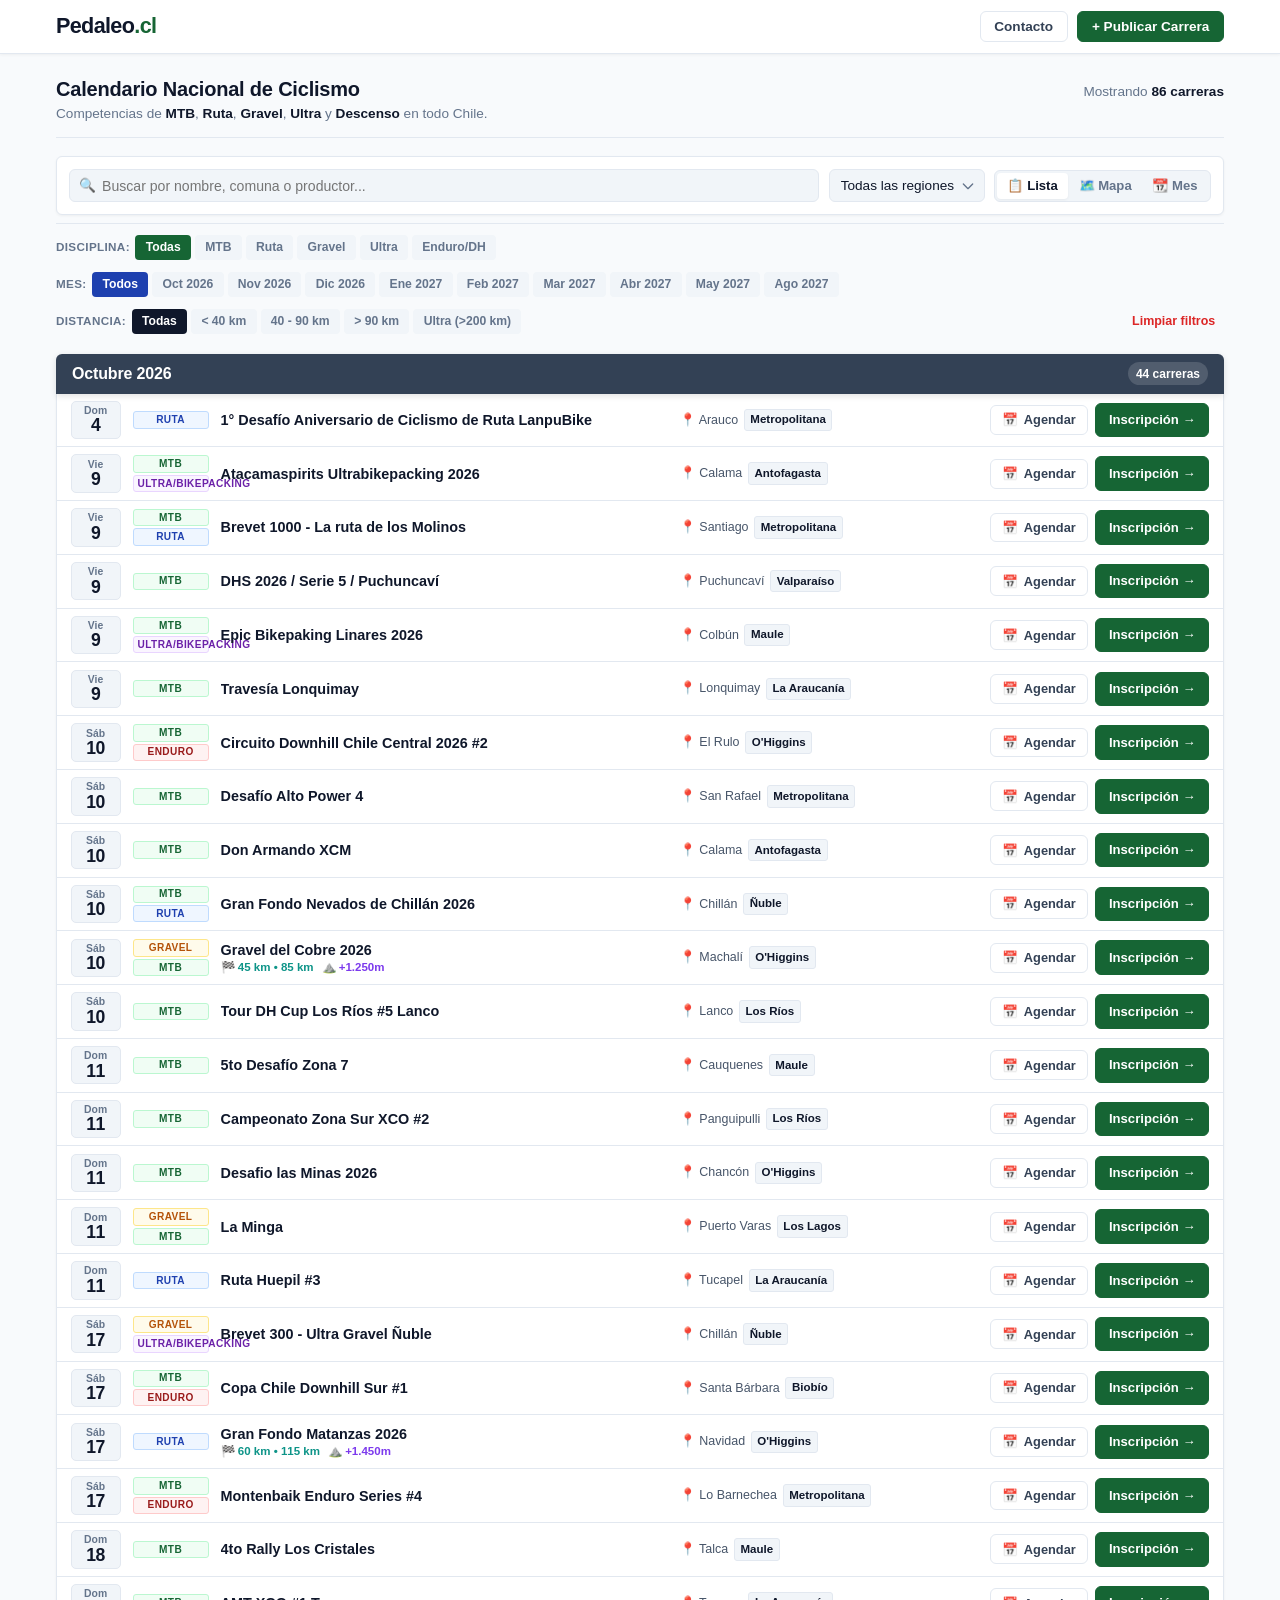
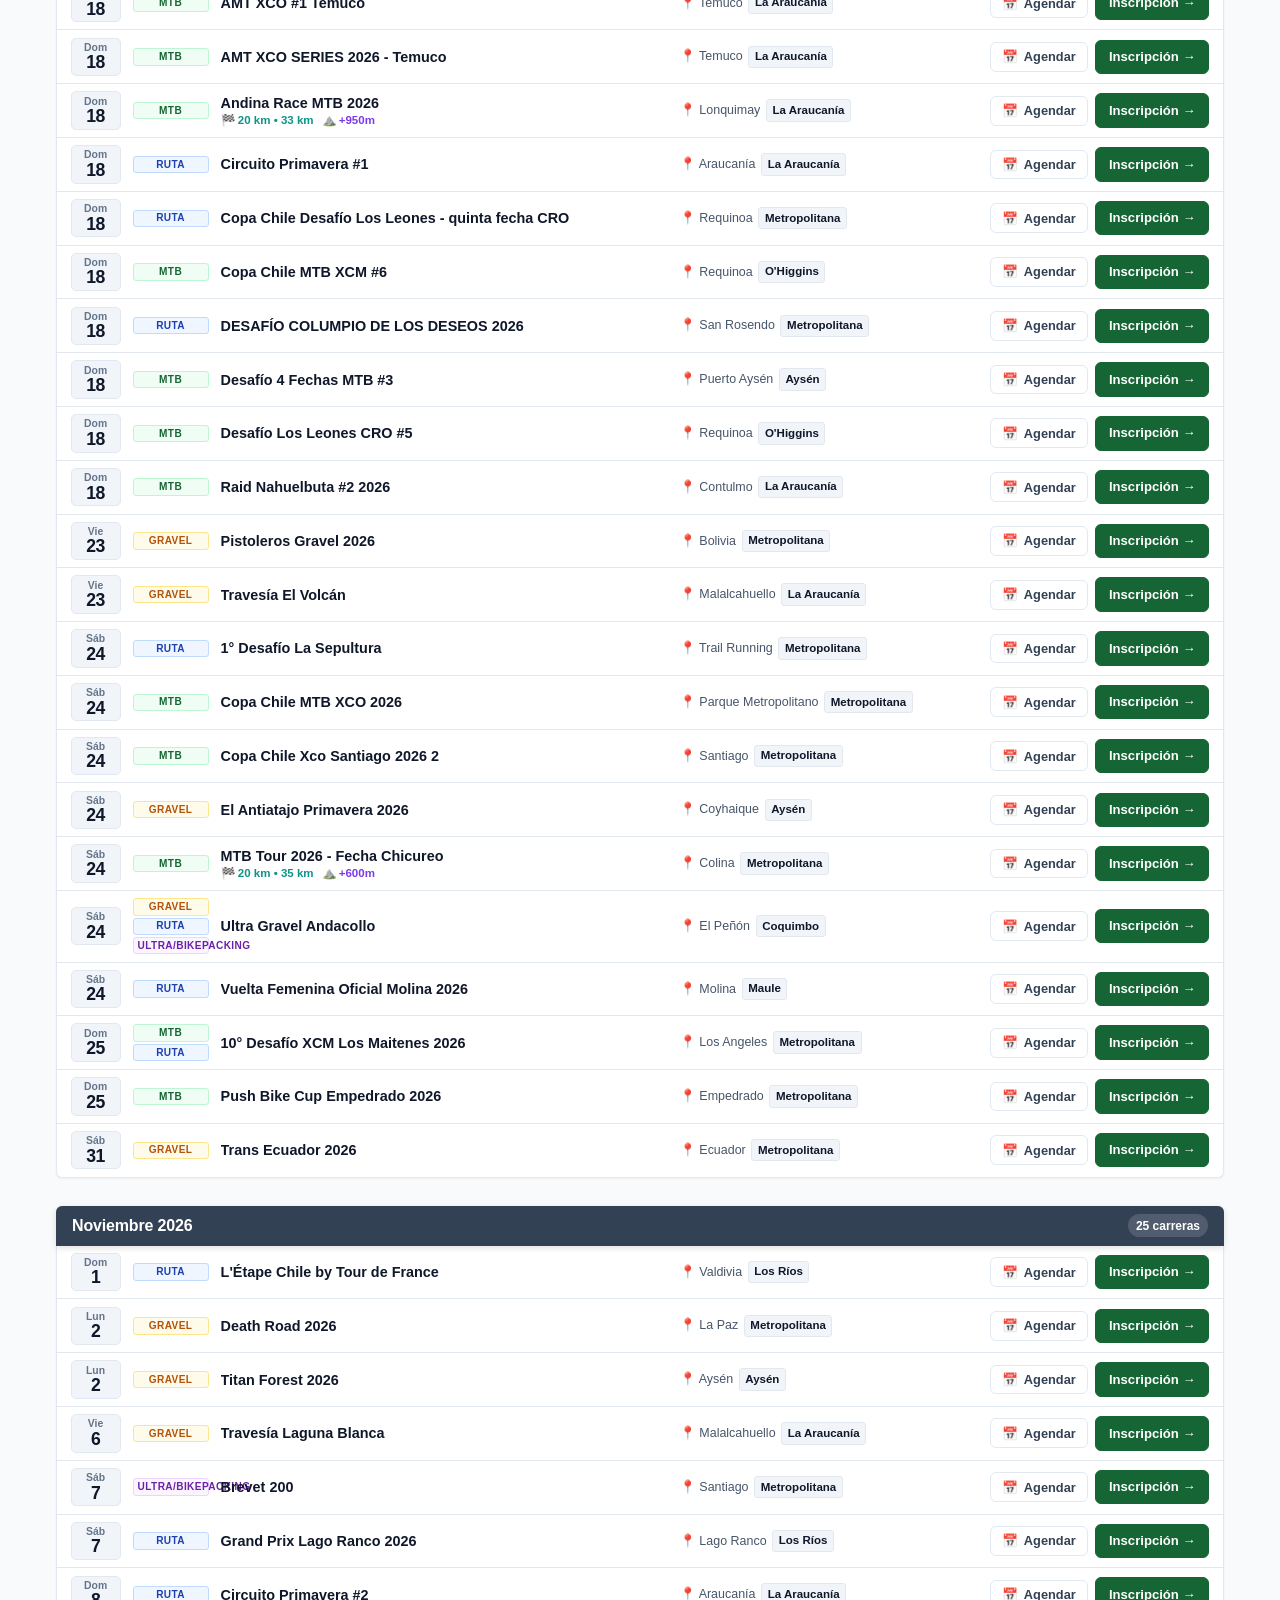
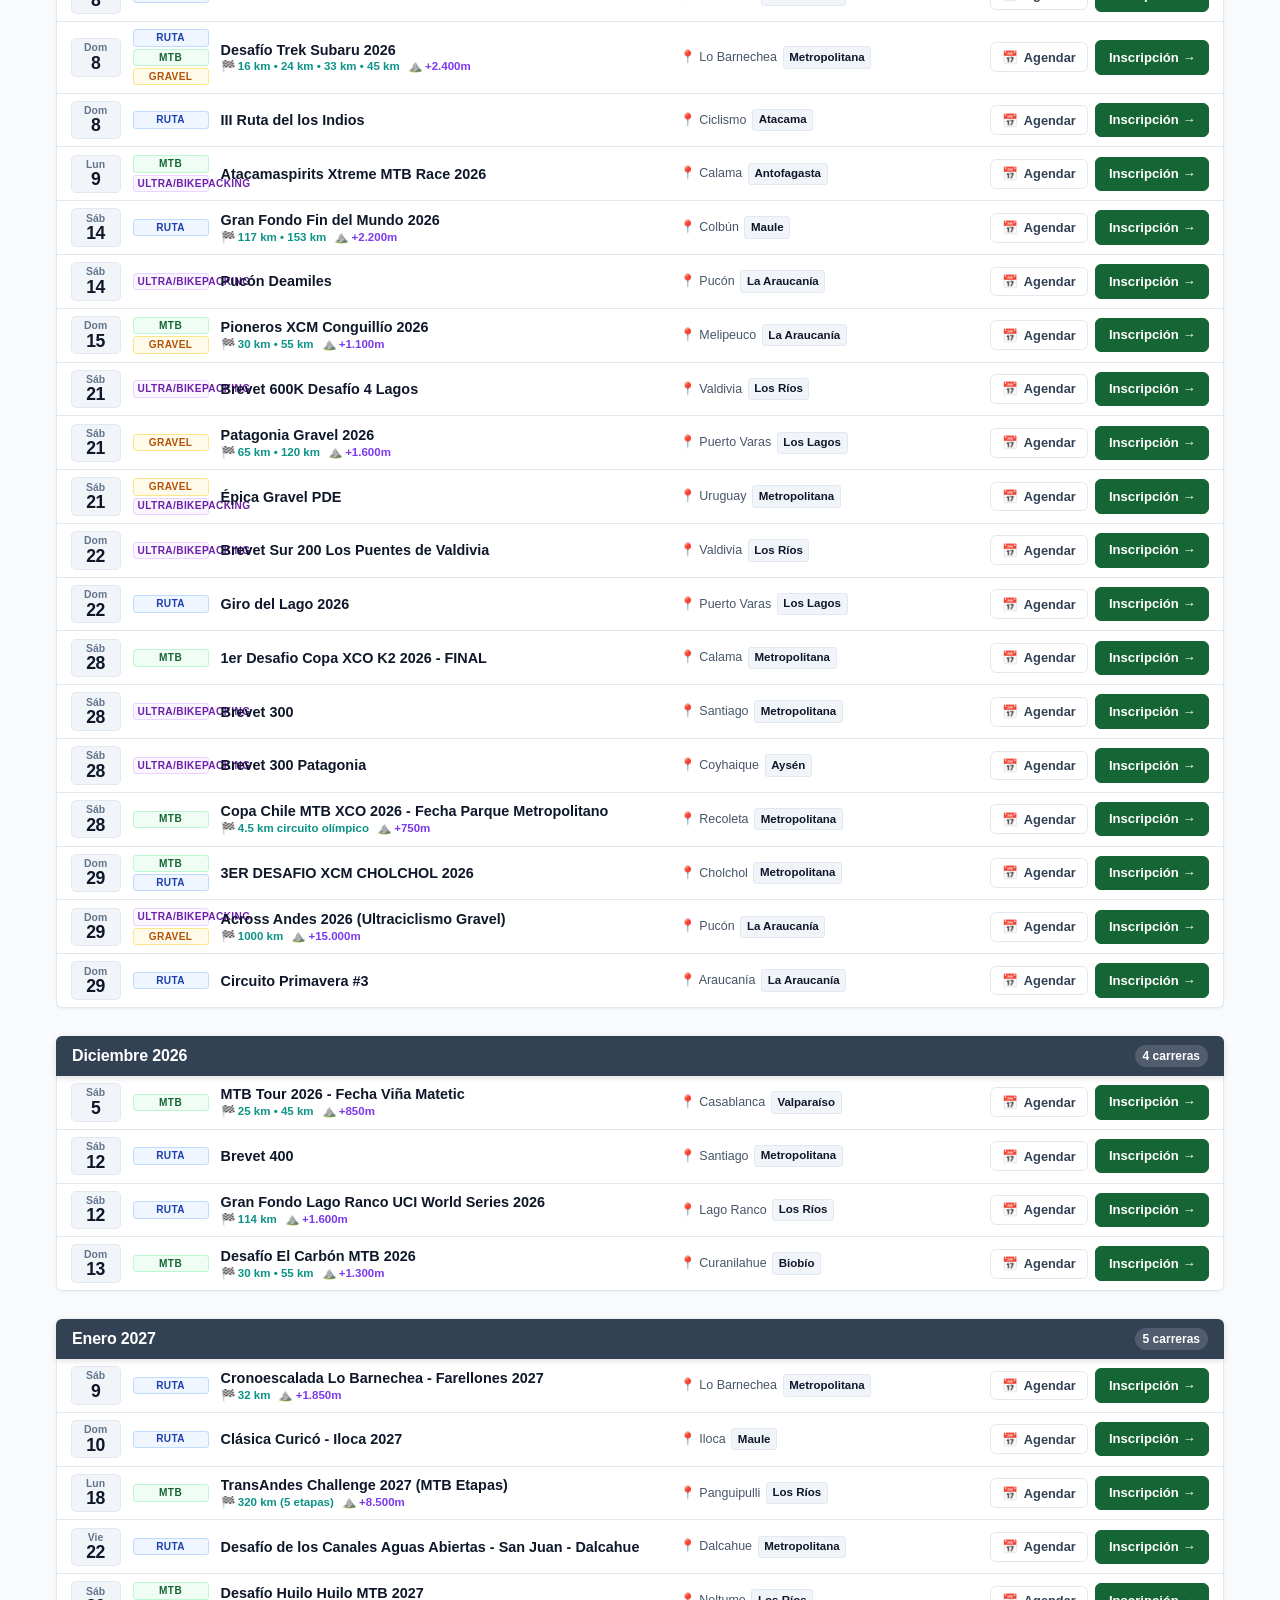
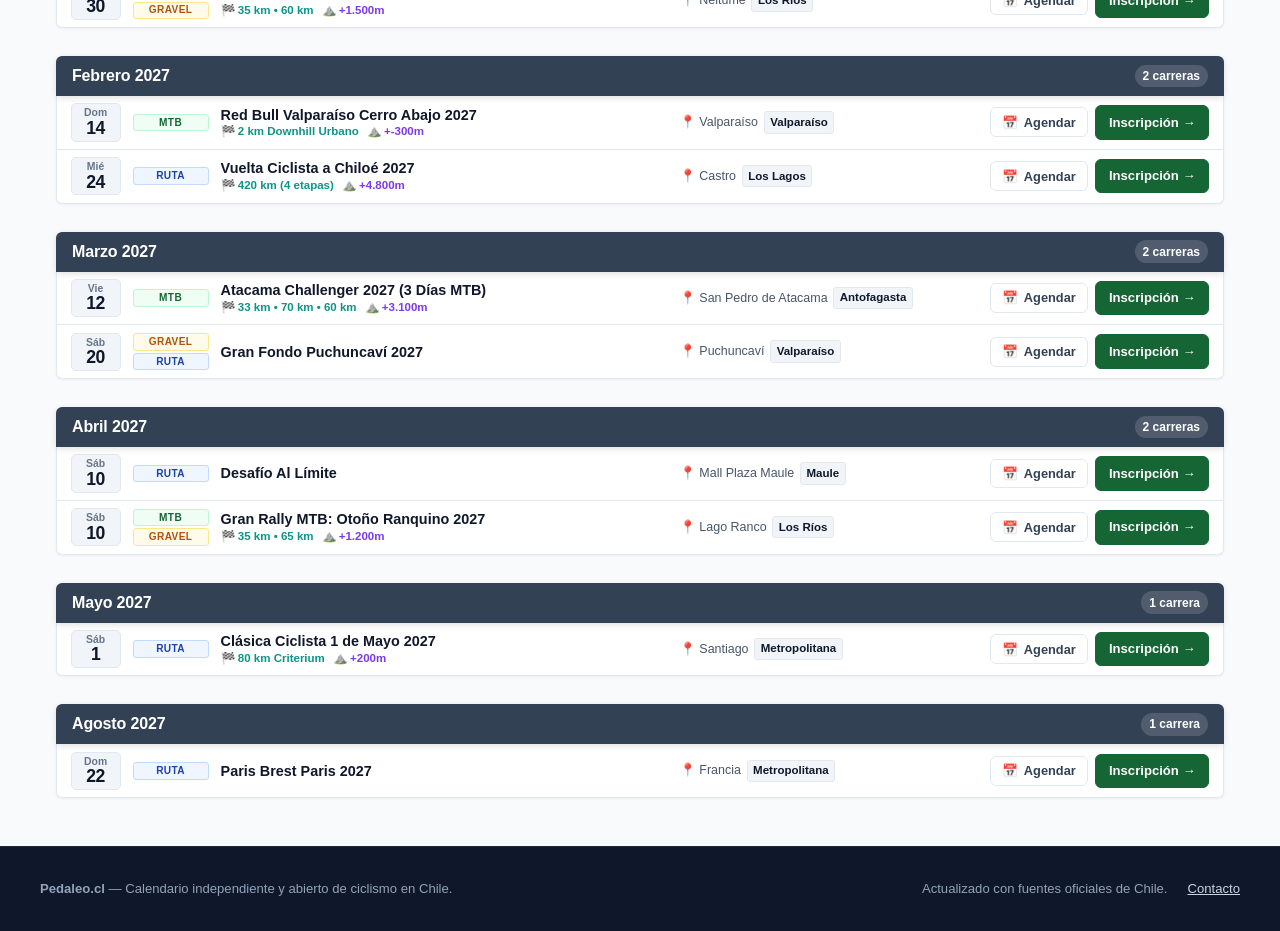
==== commit df4b91b6: "feat: support multi-format races (MTB, Ruta, Gravel) across list badges, detail modal, map, and subm" ====
--- a/index.html
+++ b/index.html
@@ -7,7 +7,7 @@
   <meta name="description" content="Calendario sobrio y actualizado de carreras de ciclismo en Chile. Filtra por región, disciplina y agéndalas directamente en Google Calendar o Apple Calendar.">
   <link rel="icon" type="image/svg+xml" href="assets/img/logo.svg">
   <link rel="stylesheet" href="assets/vendor/leaflet/leaflet.css">
-  <link rel="stylesheet" href="assets/css/style.css?v=20261006_multisticky">
+  <link rel="stylesheet" href="assets/css/style.css?v=20261006_multiformat">
 </head>
 <body>
 
@@ -191,14 +191,29 @@
               <input type="date" id="pub-date" name="date" class="form-control" required oninvalid="this.setCustomValidity('Por favor selecciona una fecha.')" oninput="this.setCustomValidity('')">
             </div>
             <div class="form-group">
-              <label class="form-label" for="pub-discipline">Disciplina *</label>
-              <select id="pub-discipline" name="discipline" class="form-control" required oninvalid="this.setCustomValidity('Por favor selecciona una disciplina.')" onchange="this.setCustomValidity('')">
-                <option value="MTB">MTB (XCM / XCO)</option>
-                <option value="Ruta">Ruta / Gran Fondo</option>
-                <option value="Gravel">Gravel</option>
-                <option value="Ultra/Bikepacking">Ultraciclismo / Bikepacking</option>
-                <option value="Enduro">Enduro / Descenso</option>
-              </select>
+              <label class="form-label">Disciplinas / Formatos * (marca los que apliquen)</label>
+              <div class="pub-disciplines-options">
+                <label class="pub-disc-check-pill">
+                  <input type="checkbox" name="discipline" value="MTB" checked>
+                  <span>MTB</span>
+                </label>
+                <label class="pub-disc-check-pill">
+                  <input type="checkbox" name="discipline" value="Ruta">
+                  <span>Ruta</span>
+                </label>
+                <label class="pub-disc-check-pill">
+                  <input type="checkbox" name="discipline" value="Gravel">
+                  <span>Gravel</span>
+                </label>
+                <label class="pub-disc-check-pill">
+                  <input type="checkbox" name="discipline" value="Ultra/Bikepacking">
+                  <span>Ultra</span>
+                </label>
+                <label class="pub-disc-check-pill">
+                  <input type="checkbox" name="discipline" value="Enduro">
+                  <span>Enduro/DH</span>
+                </label>
+              </div>
             </div>
           </div>
 
@@ -321,9 +336,9 @@
 
   <!-- Scripts -->
   <script src="assets/vendor/leaflet/leaflet.js"></script>
-  <script src="assets/js/calendar-exporter.js?v=20261006_multisticky"></script>
-  <script src="assets/js/calendar-view.js?v=20261006_multisticky"></script>
-  <script src="assets/js/map-view.js?v=20261006_multisticky"></script>
-  <script src="assets/js/app.js?v=20261006_multisticky"></script>
+  <script src="assets/js/calendar-exporter.js?v=20261006_multiformat"></script>
+  <script src="assets/js/calendar-view.js?v=20261006_multiformat"></script>
+  <script src="assets/js/map-view.js?v=20261006_multiformat"></script>
+  <script src="assets/js/app.js?v=20261006_multiformat"></script>
 </body>
 </html>
--- a/assets/css/style.css
+++ b/assets/css/style.css
@@ -504,7 +504,7 @@
 
 .event-item {
   display: grid;
-  grid-template-columns: 50px 72px minmax(220px, 1.8fr) minmax(180px, 1.2fr) auto;
+  grid-template-columns: 50px 76px minmax(220px, 1.8fr) minmax(180px, 1.2fr) auto;
   align-items: center;
   gap: 0.75rem;
   padding: 0.45rem 0.85rem;
@@ -559,13 +559,15 @@
   margin-top: 1px;
 }
 
-/* Columna 2: Disciplina (Ancho fijo estricto para alineación perfecta de títulos) */
+/* Columna 2: Disciplinas / Formatos (Ancho fijo estricto, admite múltiples formatos) */
 .event-col-disc {
-  width: 72px;
-  min-width: 72px;
-  max-width: 72px;
-  flex: 0 0 72px;
-  display: flex;
+  width: 76px;
+  min-width: 76px;
+  max-width: 76px;
+  flex: 0 0 76px;
+  display: flex;
+  flex-direction: column;
+  gap: 2px;
   align-items: center;
   justify-content: center;
   flex-shrink: 0;
@@ -577,10 +579,13 @@
   min-width: 100%;
   max-width: 100%;
   text-align: center;
-  padding: 0.18rem 0.35rem;
-  font-size: 0.68rem;
+  padding: 0.12rem 0.25rem;
+  font-size: 0.63rem;
+  font-weight: 700;
+  line-height: 1.15;
   box-sizing: border-box;
   display: block;
+  border-radius: 3px;
 }
 
 /* Columna 3: Título y Subtítulo de Métricas */
@@ -1131,6 +1136,53 @@
   display: grid;
   grid-template-columns: 1fr 1fr;
   gap: 0.75rem;
+}
+
+/* Checkbox pills de multi-selección de disciplinas en formulario */
+.pub-disciplines-options {
+  display: flex;
+  flex-wrap: wrap;
+  gap: 0.35rem;
+  margin-top: 0.25rem;
+}
+
+.pub-disc-check-pill {
+  position: relative;
+  display: inline-flex;
+  align-items: center;
+  cursor: pointer;
+  user-select: none;
+}
+
+.pub-disc-check-pill input[type="checkbox"] {
+  position: absolute;
+  opacity: 0;
+  width: 0;
+  height: 0;
+  pointer-events: none;
+}
+
+.pub-disc-check-pill span {
+  display: inline-block;
+  padding: 0.28rem 0.55rem;
+  font-size: 0.76rem;
+  font-weight: 600;
+  color: var(--text-body);
+  background: var(--bg-muted);
+  border: 1px solid var(--border);
+  border-radius: 4px;
+  transition: all 0.12s ease;
+}
+
+.pub-disc-check-pill input[type="checkbox"]:checked + span {
+  background: #166534;
+  color: white;
+  border-color: #166534;
+  box-shadow: 0 1px 2px rgba(22, 101, 52, 0.2);
+}
+
+.pub-disc-check-pill:hover span {
+  border-color: #94a3b8;
 }
 
 .modal-footer {
@@ -1631,7 +1683,7 @@
    ========================================================================== */
 @media (max-width: 992px) {
   .event-item {
-    grid-template-columns: 50px 72px 1fr auto;
+    grid-template-columns: 50px 76px 1fr auto;
     grid-template-areas:
       "date disc title actions"
       "date disc loc actions";
@@ -1649,10 +1701,10 @@
   }
   .event-col-disc {
     grid-area: disc;
-    width: 72px;
-    min-width: 72px;
-    max-width: 72px;
-    flex: 0 0 72px;
+    width: 76px;
+    min-width: 76px;
+    max-width: 76px;
+    flex: 0 0 76px;
   }
   .event-col-title {
     grid-area: title;
@@ -1672,7 +1724,7 @@
   }
 
   .event-item {
-    grid-template-columns: 46px 64px 1fr;
+    grid-template-columns: 46px 68px 1fr;
     grid-template-areas:
       "date disc title"
       "date disc loc"
@@ -1699,10 +1751,15 @@
   }
 
   .event-col-disc {
-    width: 64px;
-    min-width: 64px;
-    max-width: 64px;
-    flex: 0 0 64px;
+    width: 68px;
+    min-width: 68px;
+    max-width: 68px;
+    flex: 0 0 68px;
+  }
+
+  .event-col-disc .badge-discipline {
+    font-size: 0.58rem;
+    padding: 0.1rem 0.2rem;
   }
 
   .event-link {
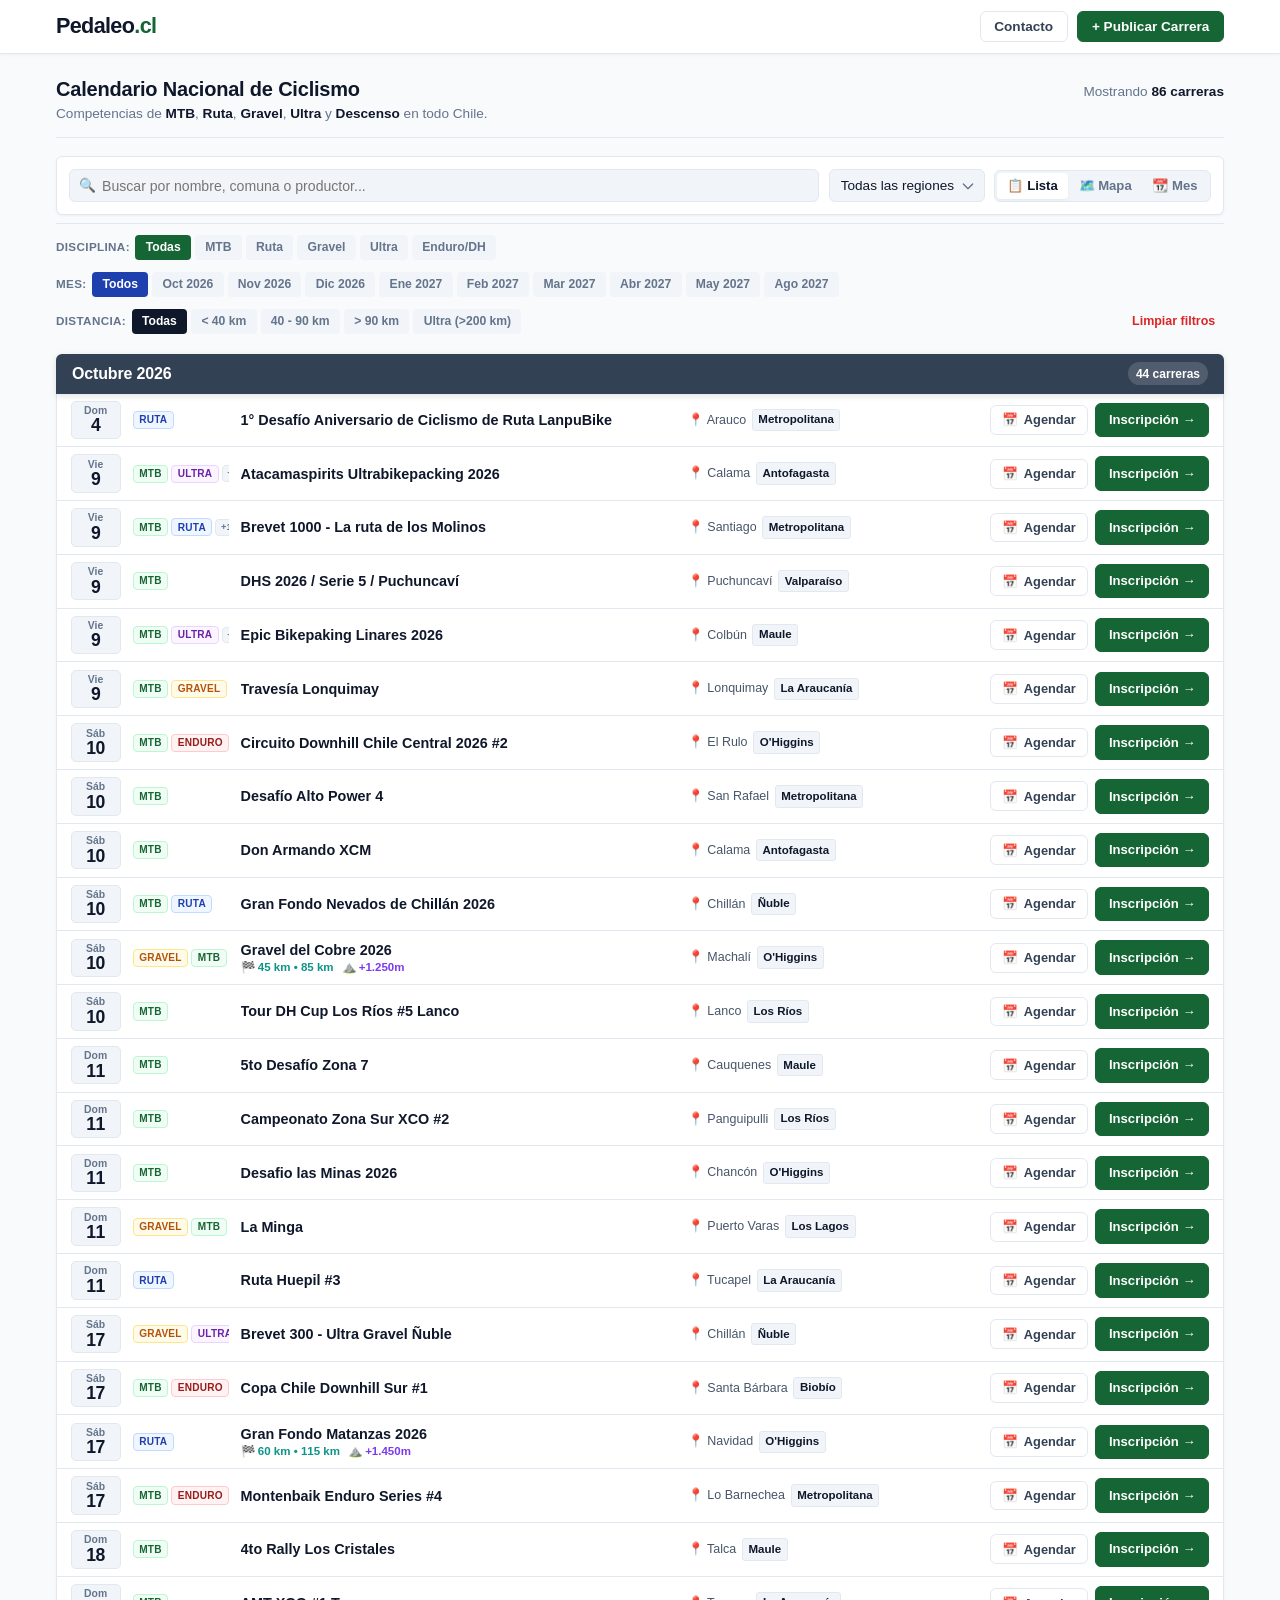
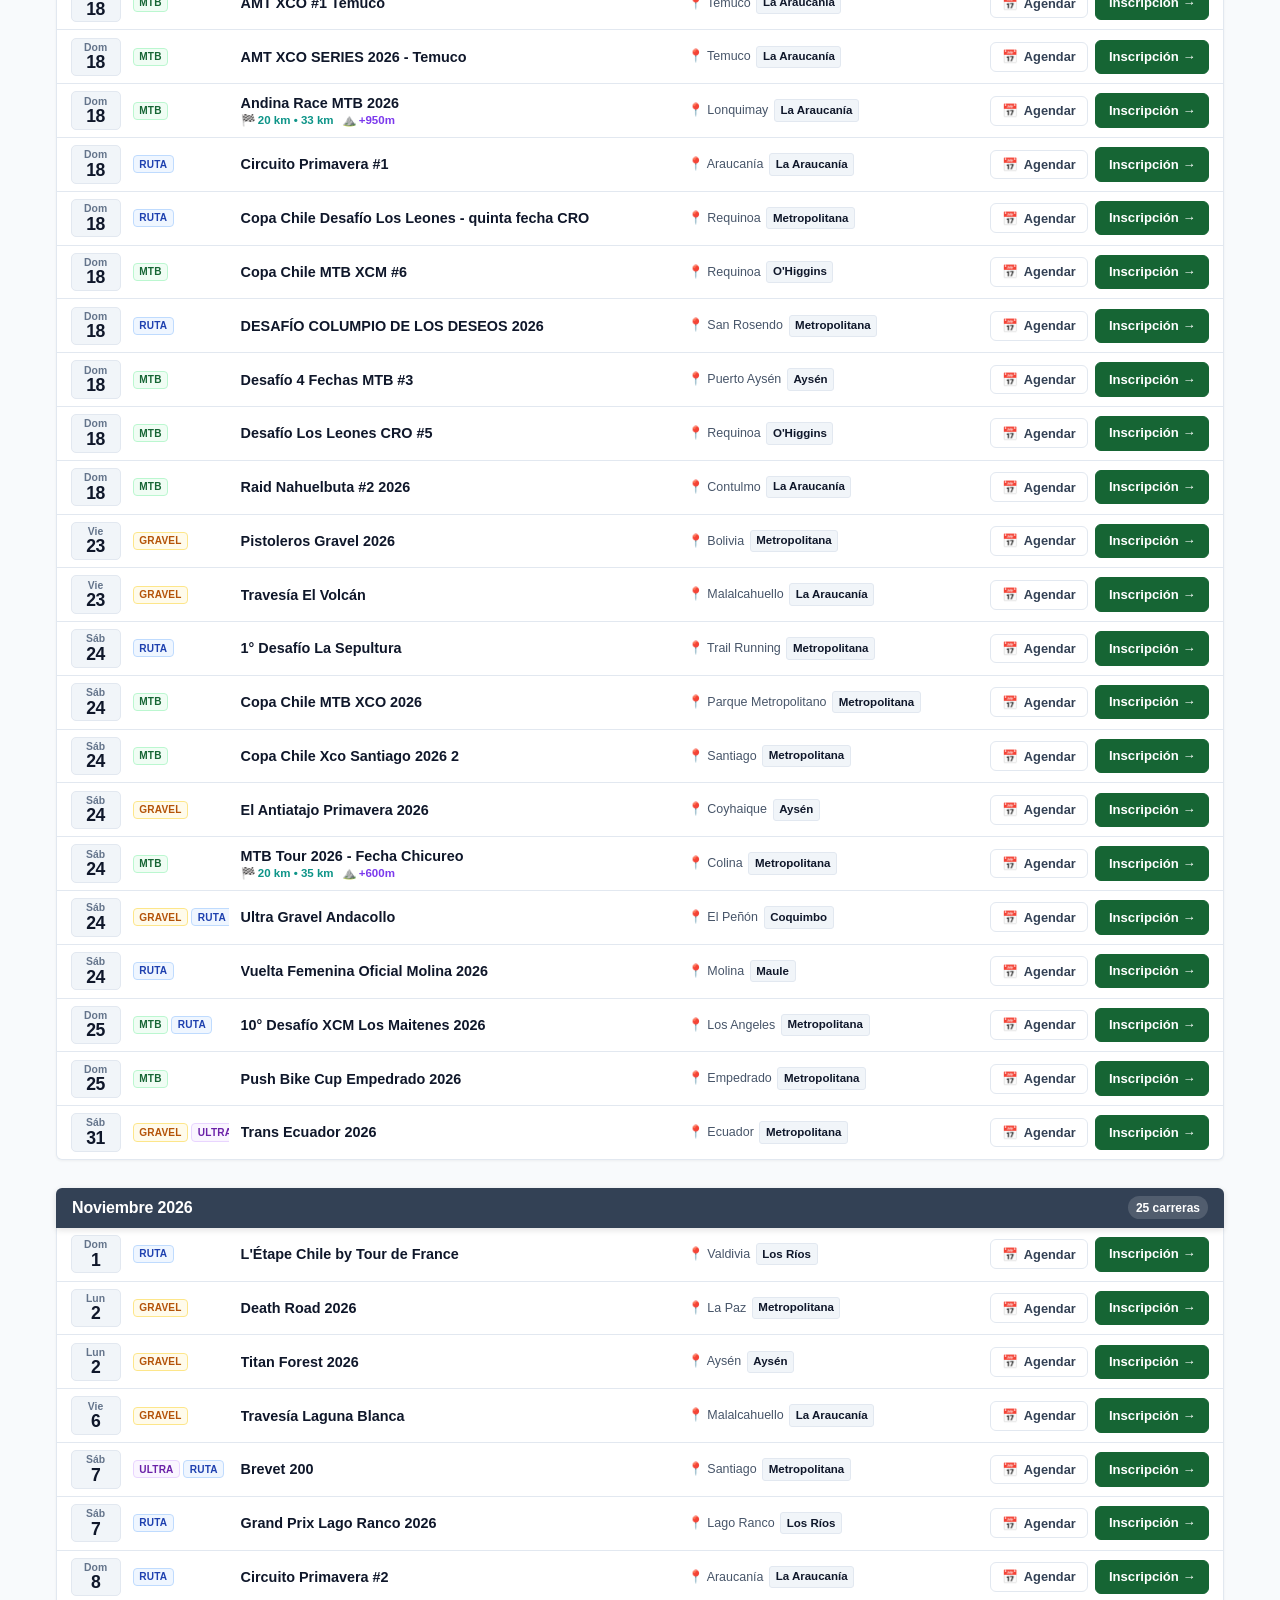
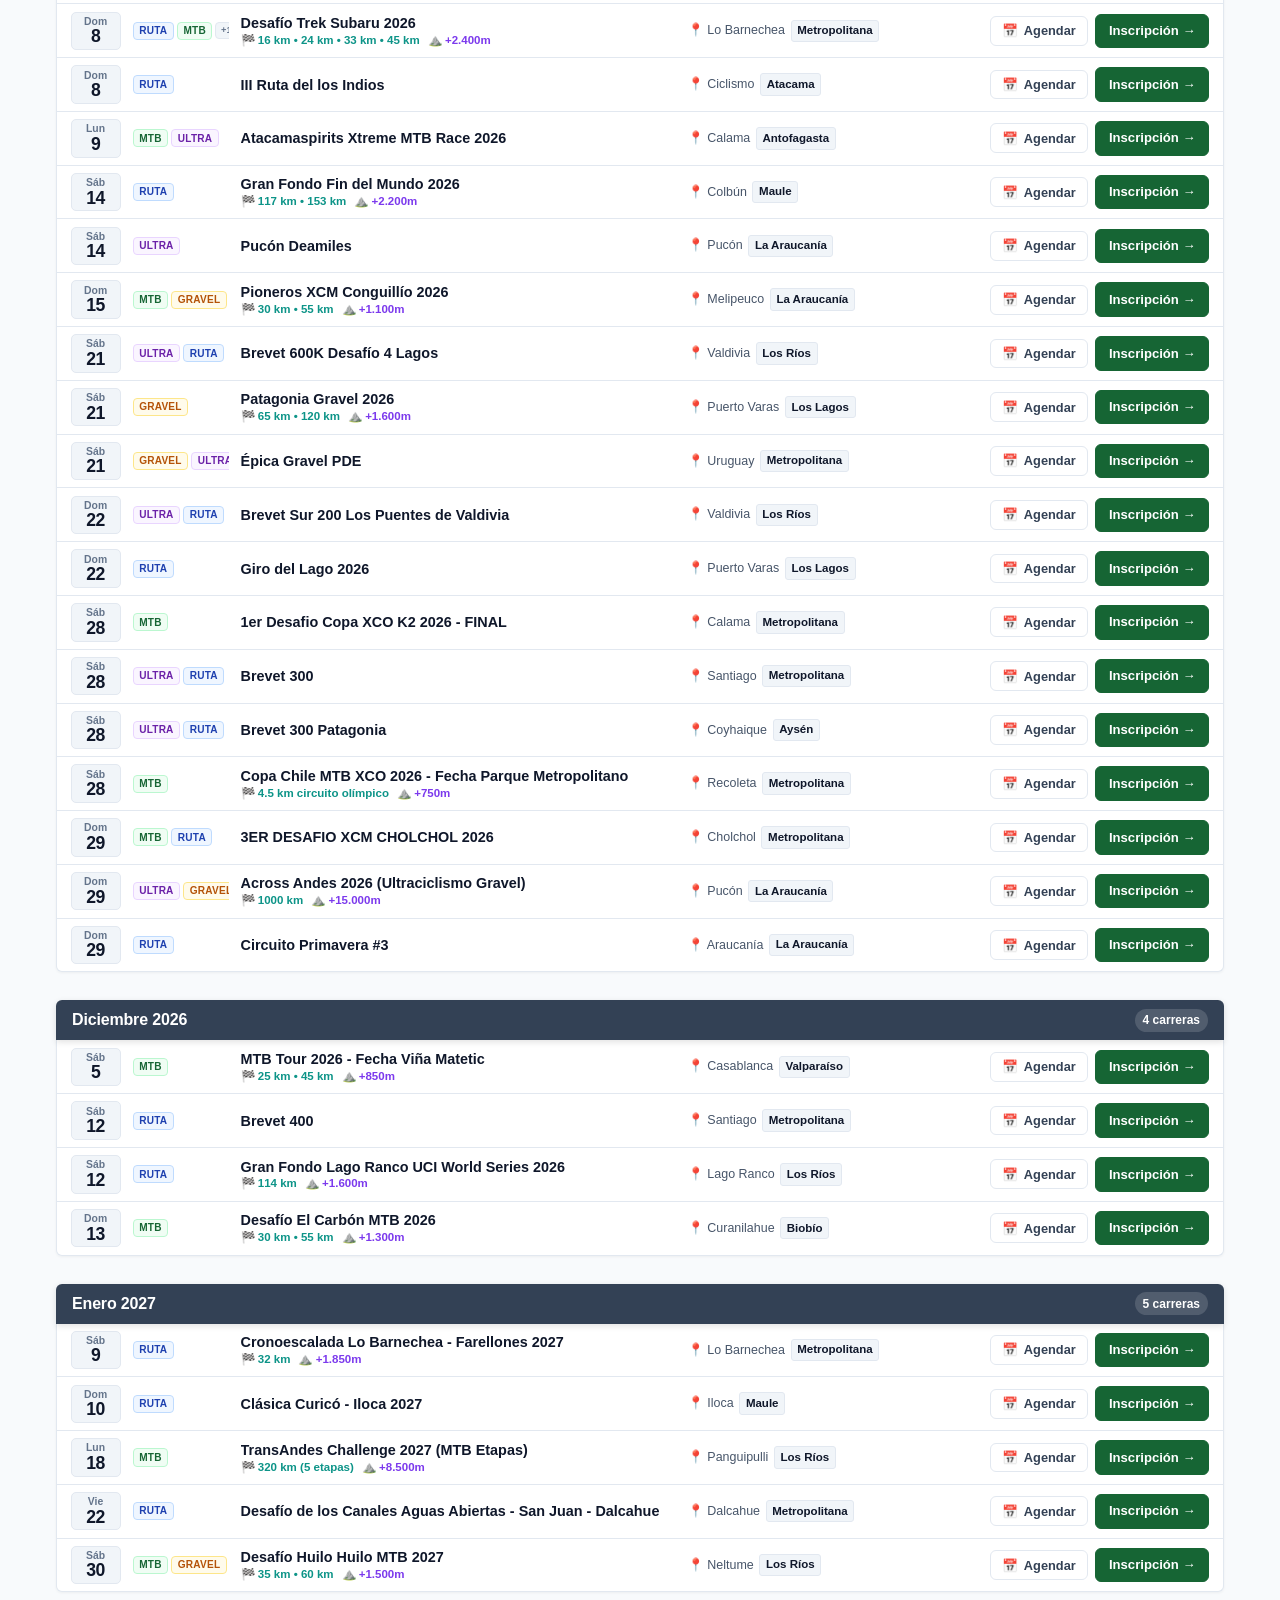
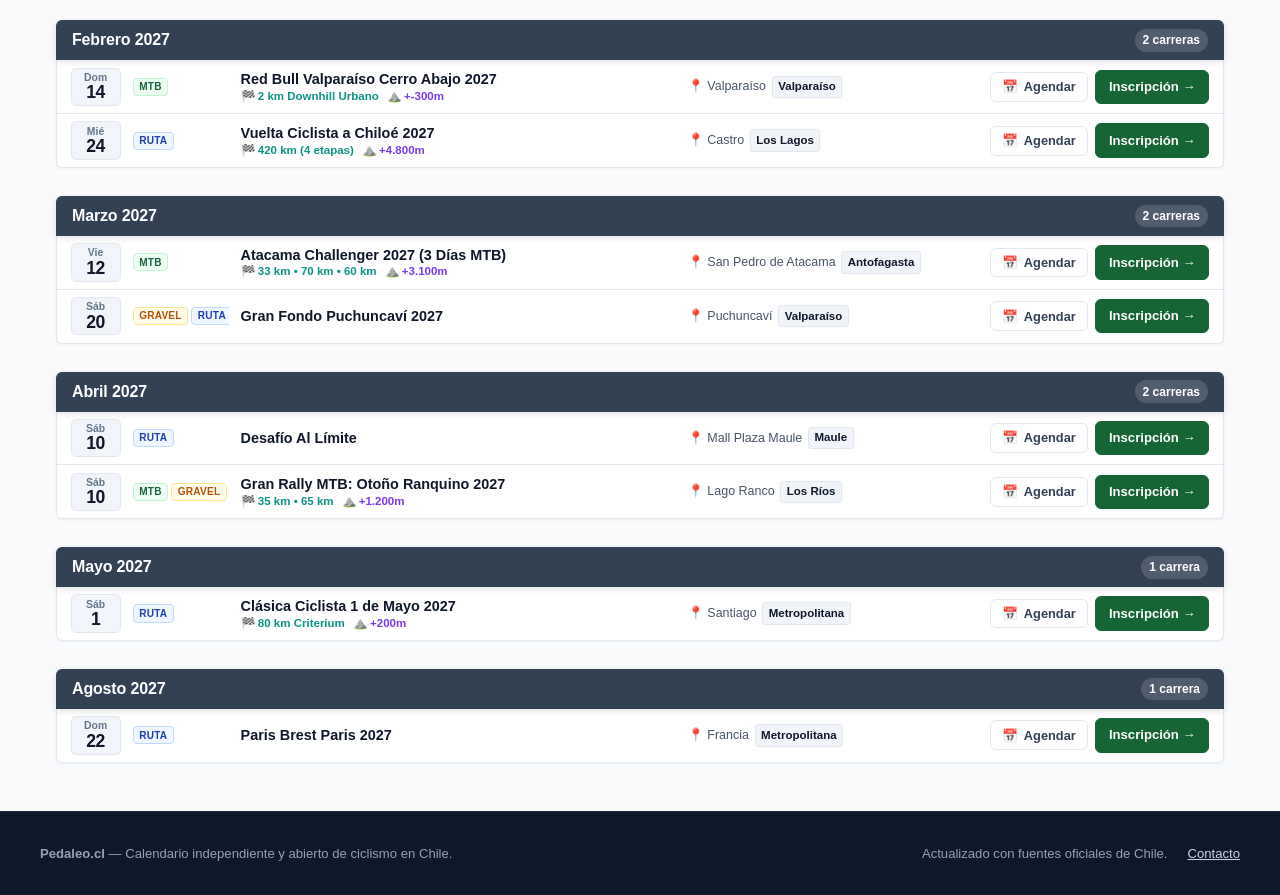
==== commit 10494d05: "fix: horizontal discipline badges layout with uniform row heights and concise labels" ====
--- a/index.html
+++ b/index.html
@@ -7,7 +7,7 @@
   <meta name="description" content="Calendario sobrio y actualizado de carreras de ciclismo en Chile. Filtra por región, disciplina y agéndalas directamente en Google Calendar o Apple Calendar.">
   <link rel="icon" type="image/svg+xml" href="assets/img/logo.svg">
   <link rel="stylesheet" href="assets/vendor/leaflet/leaflet.css">
-  <link rel="stylesheet" href="assets/css/style.css?v=20261006_multiformat">
+  <link rel="stylesheet" href="assets/css/style.css?v=20261006_multiclean">
 </head>
 <body>
 
@@ -336,9 +336,9 @@
 
   <!-- Scripts -->
   <script src="assets/vendor/leaflet/leaflet.js"></script>
-  <script src="assets/js/calendar-exporter.js?v=20261006_multiformat"></script>
-  <script src="assets/js/calendar-view.js?v=20261006_multiformat"></script>
-  <script src="assets/js/map-view.js?v=20261006_multiformat"></script>
-  <script src="assets/js/app.js?v=20261006_multiformat"></script>
+  <script src="assets/js/calendar-exporter.js?v=20261006_multiclean"></script>
+  <script src="assets/js/calendar-view.js?v=20261006_multiclean"></script>
+  <script src="assets/js/map-view.js?v=20261006_multiclean"></script>
+  <script src="assets/js/app.js?v=20261006_multiclean"></script>
 </body>
 </html>
--- a/assets/css/style.css
+++ b/assets/css/style.css
@@ -504,7 +504,7 @@
 
 .event-item {
   display: grid;
-  grid-template-columns: 50px 76px minmax(220px, 1.8fr) minmax(180px, 1.2fr) auto;
+  grid-template-columns: 50px 96px minmax(220px, 1.8fr) minmax(180px, 1.2fr) auto;
   align-items: center;
   gap: 0.75rem;
   padding: 0.45rem 0.85rem;
@@ -559,33 +559,43 @@
   margin-top: 1px;
 }
 
-/* Columna 2: Disciplinas / Formatos (Ancho fijo estricto, admite múltiples formatos) */
+/* Columna 2: Disciplinas / Formatos (Horizontal ordenado, ancho fijo 96px) */
 .event-col-disc {
-  width: 76px;
-  min-width: 76px;
-  max-width: 76px;
-  flex: 0 0 76px;
-  display: flex;
-  flex-direction: column;
-  gap: 2px;
-  align-items: center;
-  justify-content: center;
+  width: 96px;
+  min-width: 96px;
+  max-width: 96px;
+  flex: 0 0 96px;
+  display: flex;
+  flex-direction: row;
+  align-items: center;
+  justify-content: flex-start;
+  gap: 3px;
   flex-shrink: 0;
   box-sizing: border-box;
+  overflow: hidden;
 }
 
 .event-col-disc .badge-discipline {
-  width: 100%;
-  min-width: 100%;
-  max-width: 100%;
-  text-align: center;
-  padding: 0.12rem 0.25rem;
+  display: inline-flex;
+  align-items: center;
+  justify-content: center;
+  padding: 0.14rem 0.35rem;
   font-size: 0.63rem;
   font-weight: 700;
   line-height: 1.15;
   box-sizing: border-box;
-  display: block;
-  border-radius: 3px;
+  border-radius: 4px;
+  white-space: nowrap;
+  letter-spacing: 0.02em;
+}
+
+.event-col-disc .badge-more {
+  background: var(--bg-muted);
+  color: var(--text-muted);
+  border: 1px solid var(--border);
+  font-size: 0.58rem;
+  padding: 0.12rem 0.28rem;
+  cursor: help;
 }
 
 /* Columna 3: Título y Subtítulo de Métricas */
@@ -1683,7 +1693,7 @@
    ========================================================================== */
 @media (max-width: 992px) {
   .event-item {
-    grid-template-columns: 50px 76px 1fr auto;
+    grid-template-columns: 50px 96px 1fr auto;
     grid-template-areas:
       "date disc title actions"
       "date disc loc actions";
@@ -1701,10 +1711,10 @@
   }
   .event-col-disc {
     grid-area: disc;
-    width: 76px;
-    min-width: 76px;
-    max-width: 76px;
-    flex: 0 0 76px;
+    width: 96px;
+    min-width: 96px;
+    max-width: 96px;
+    flex: 0 0 96px;
   }
   .event-col-title {
     grid-area: title;
@@ -1724,7 +1734,7 @@
   }
 
   .event-item {
-    grid-template-columns: 46px 68px 1fr;
+    grid-template-columns: 46px 76px 1fr;
     grid-template-areas:
       "date disc title"
       "date disc loc"
@@ -1751,15 +1761,15 @@
   }
 
   .event-col-disc {
-    width: 68px;
-    min-width: 68px;
-    max-width: 68px;
-    flex: 0 0 68px;
+    width: 76px;
+    min-width: 76px;
+    max-width: 76px;
+    flex: 0 0 76px;
   }
 
   .event-col-disc .badge-discipline {
     font-size: 0.58rem;
-    padding: 0.1rem 0.2rem;
+    padding: 0.1rem 0.25rem;
   }
 
   .event-link {
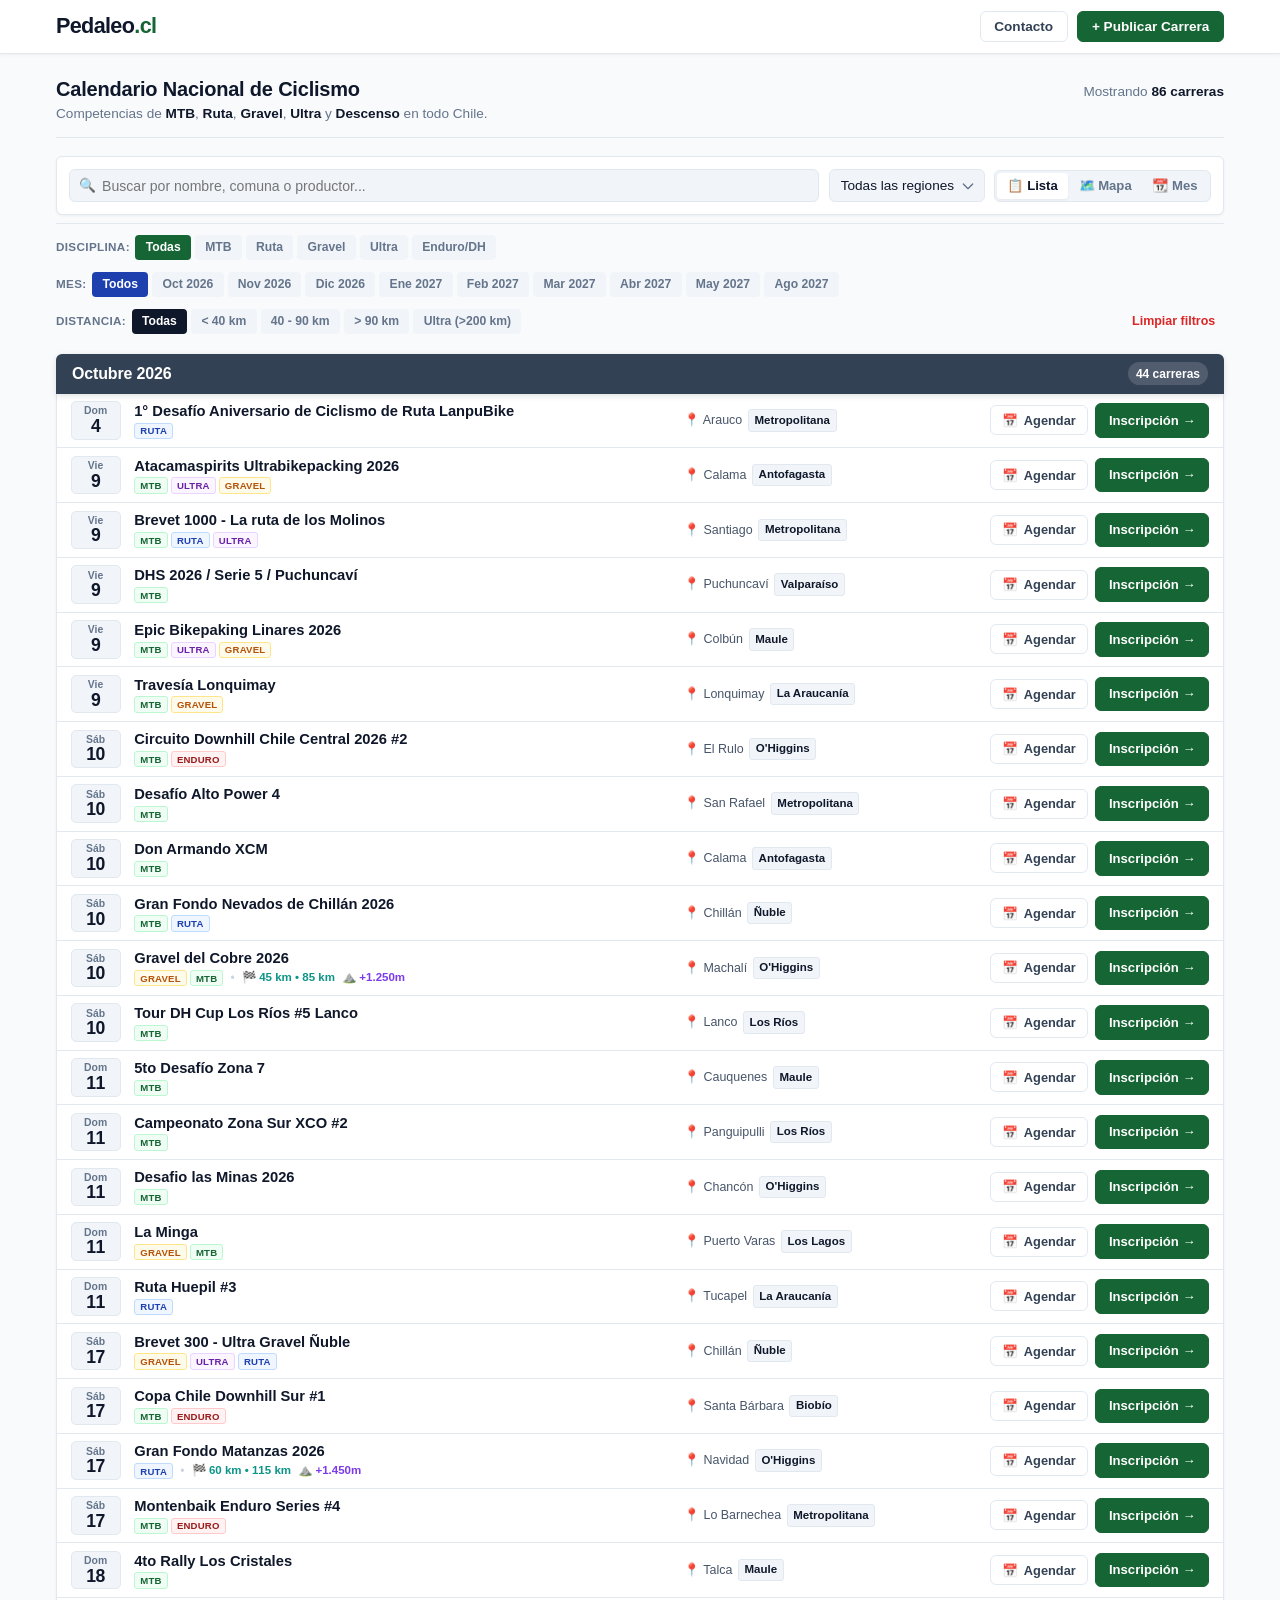
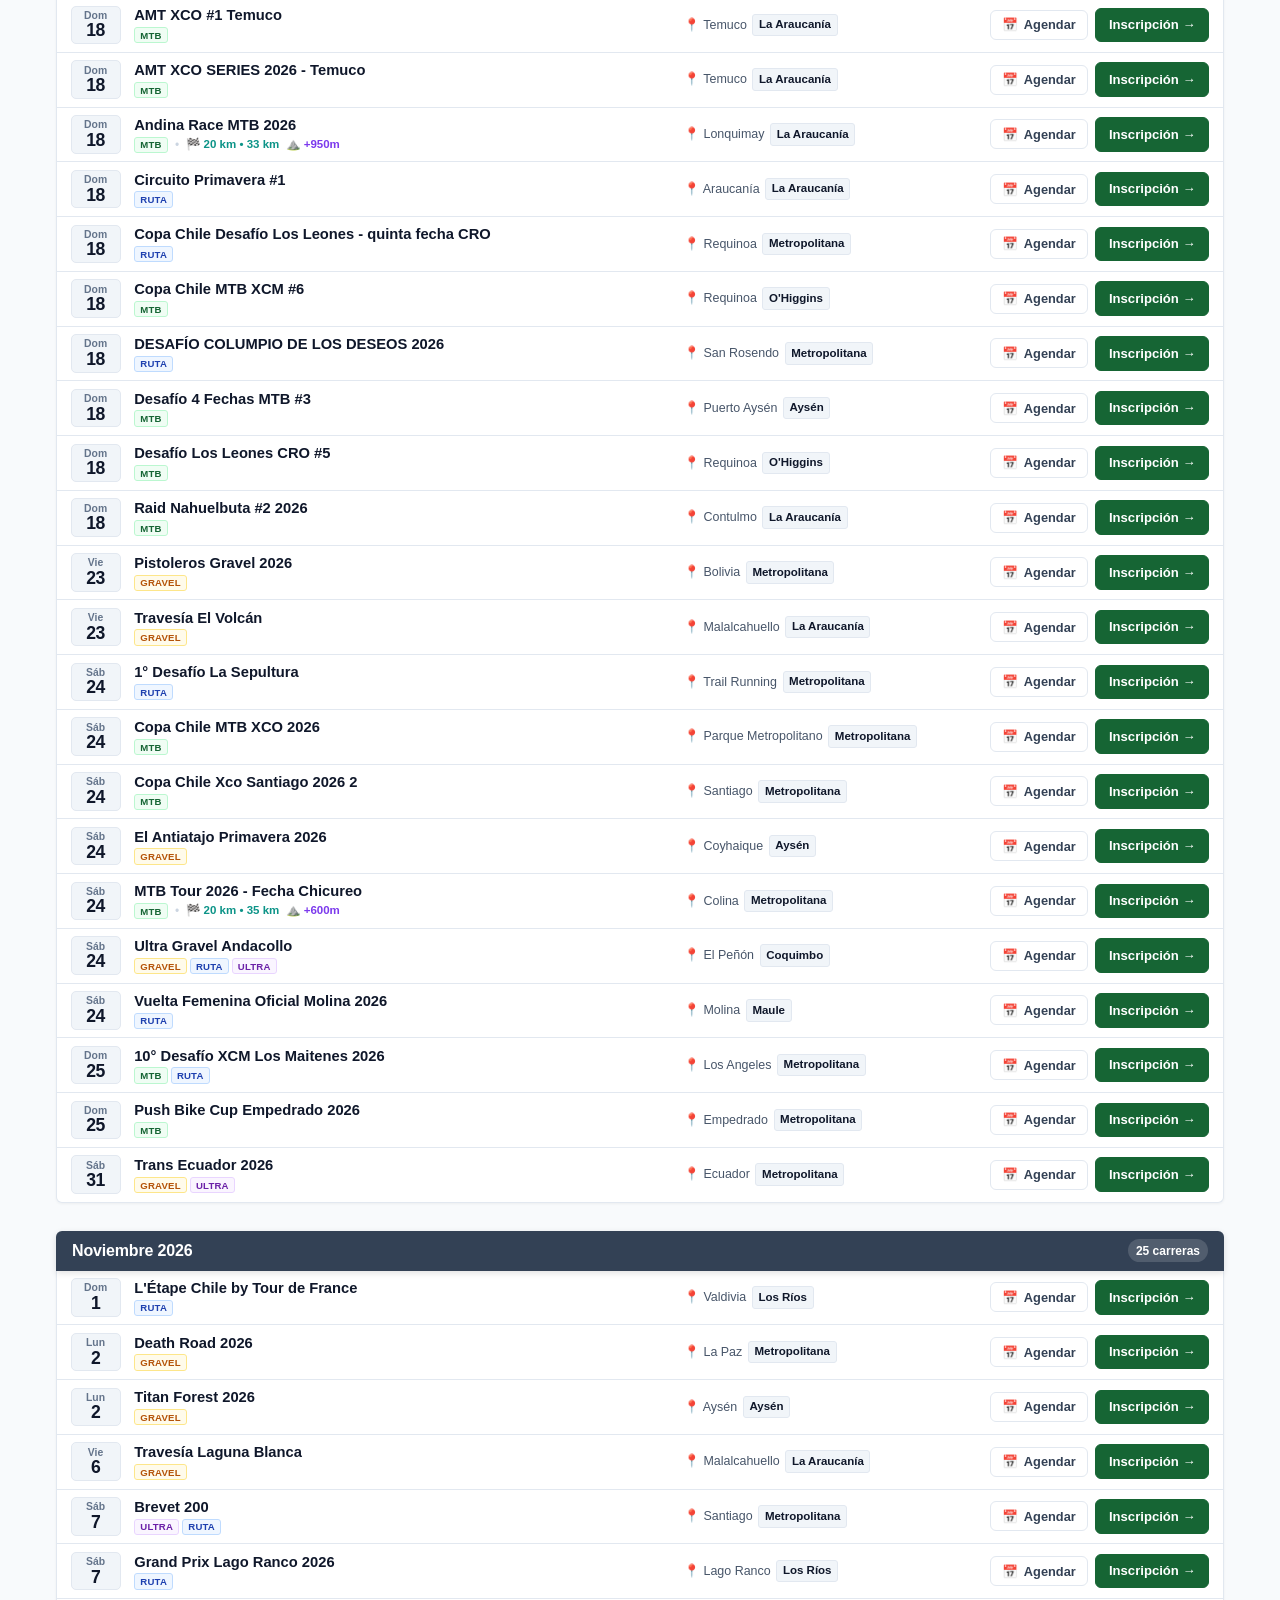
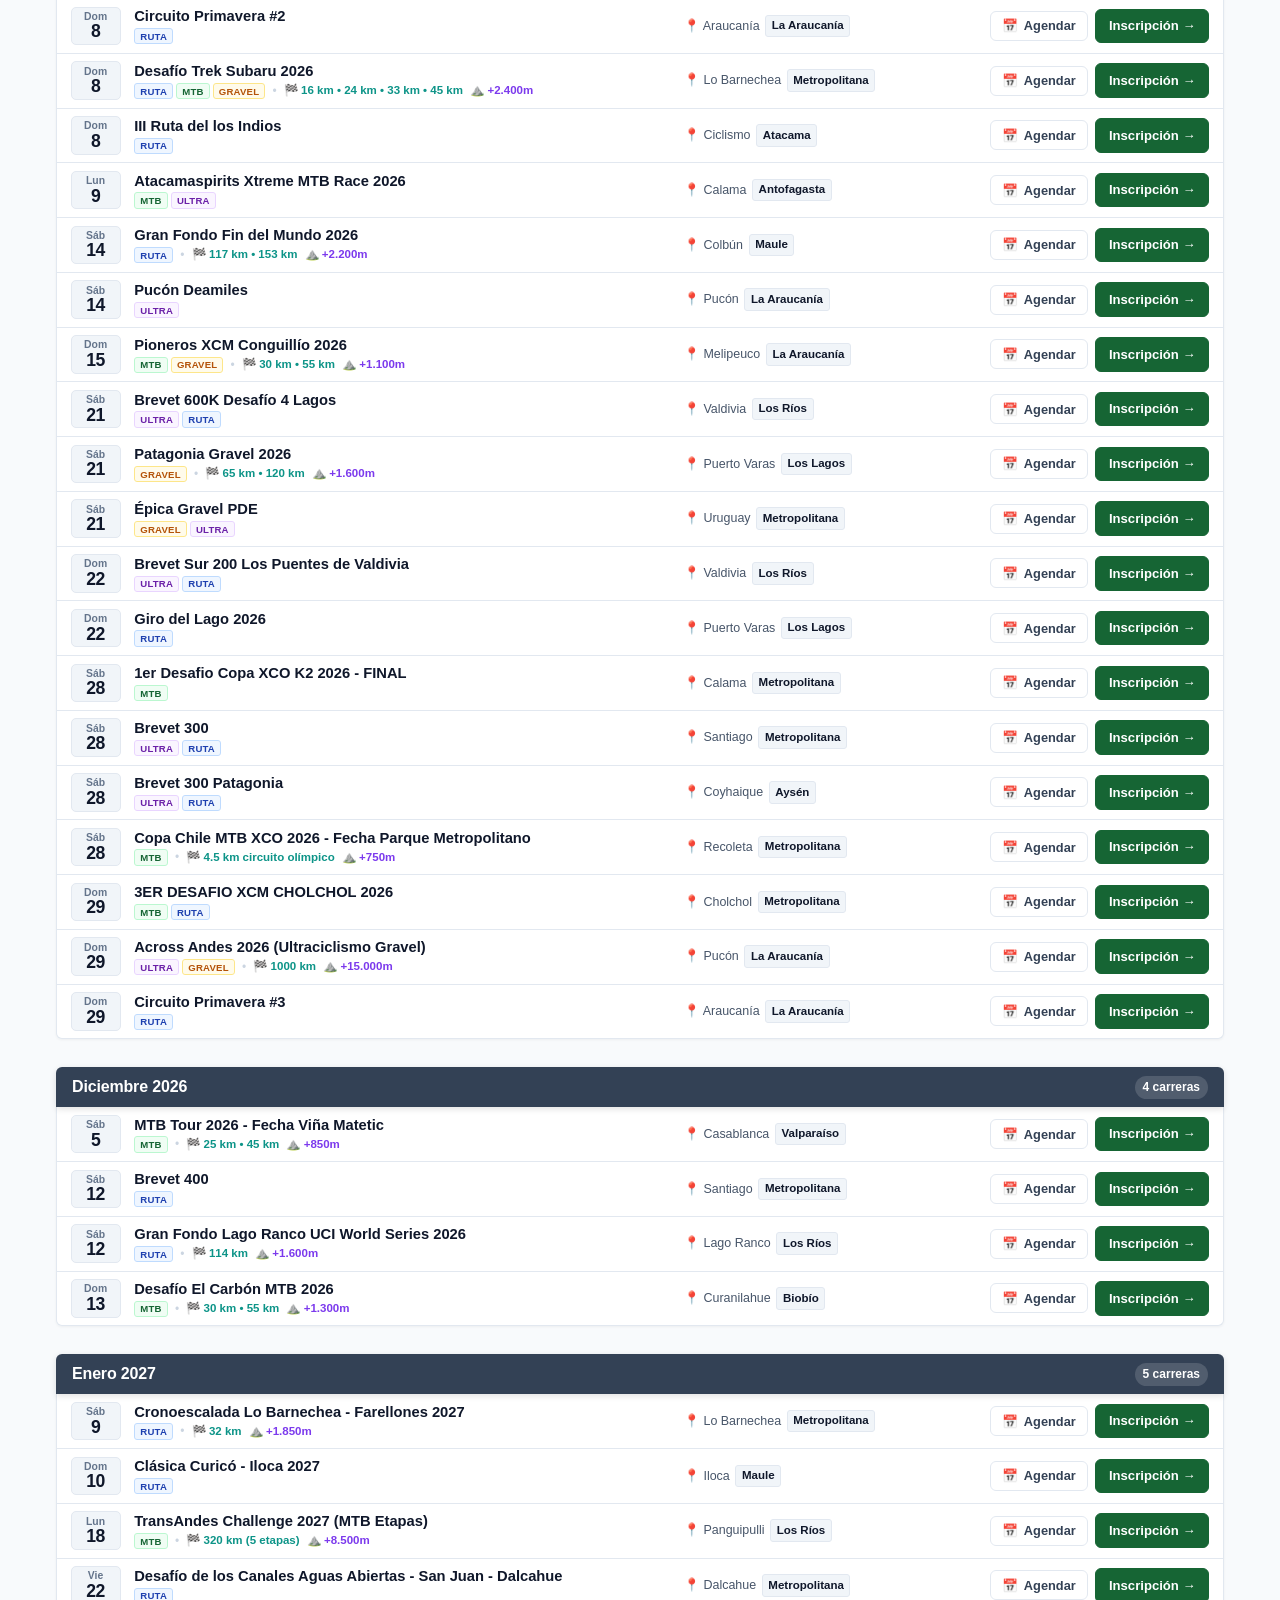
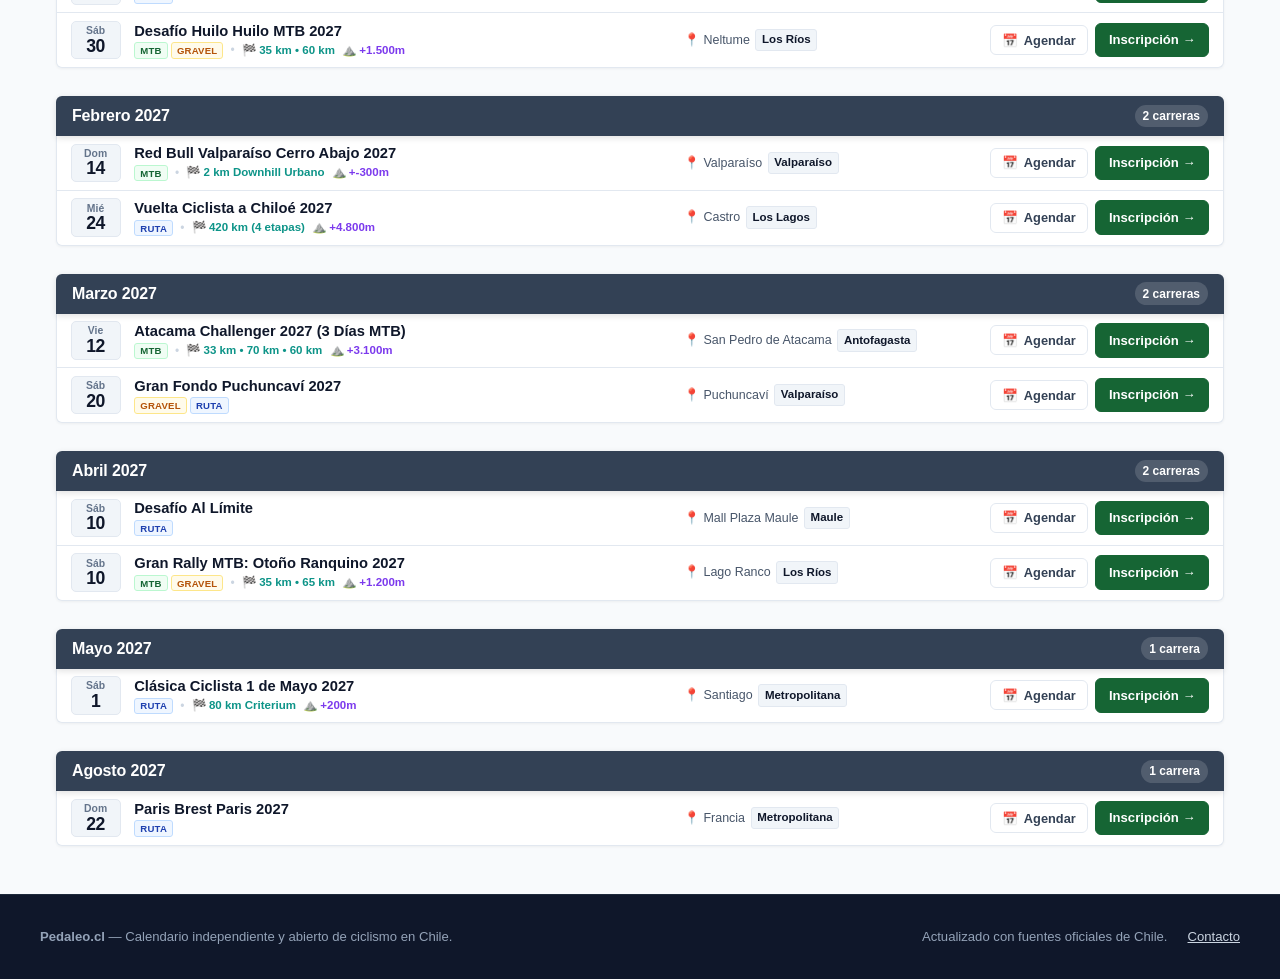
==== commit 1c91916a: "fix: integrate discipline badges into event subtitle for uniform aligned editorial layout" ====
--- a/index.html
+++ b/index.html
@@ -7,7 +7,7 @@
   <meta name="description" content="Calendario sobrio y actualizado de carreras de ciclismo en Chile. Filtra por región, disciplina y agéndalas directamente en Google Calendar o Apple Calendar.">
   <link rel="icon" type="image/svg+xml" href="assets/img/logo.svg">
   <link rel="stylesheet" href="assets/vendor/leaflet/leaflet.css">
-  <link rel="stylesheet" href="assets/css/style.css?v=20261006_multiclean">
+  <link rel="stylesheet" href="assets/css/style.css?v=20261006_subtitleclean">
 </head>
 <body>
 
@@ -336,9 +336,9 @@
 
   <!-- Scripts -->
   <script src="assets/vendor/leaflet/leaflet.js"></script>
-  <script src="assets/js/calendar-exporter.js?v=20261006_multiclean"></script>
-  <script src="assets/js/calendar-view.js?v=20261006_multiclean"></script>
-  <script src="assets/js/map-view.js?v=20261006_multiclean"></script>
-  <script src="assets/js/app.js?v=20261006_multiclean"></script>
+  <script src="assets/js/calendar-exporter.js?v=20261006_subtitleclean"></script>
+  <script src="assets/js/calendar-view.js?v=20261006_subtitleclean"></script>
+  <script src="assets/js/map-view.js?v=20261006_subtitleclean"></script>
+  <script src="assets/js/app.js?v=20261006_subtitleclean"></script>
 </body>
 </html>
--- a/assets/css/style.css
+++ b/assets/css/style.css
@@ -504,10 +504,10 @@
 
 .event-item {
   display: grid;
-  grid-template-columns: 50px 96px minmax(220px, 1.8fr) minmax(180px, 1.2fr) auto;
-  align-items: center;
-  gap: 0.75rem;
-  padding: 0.45rem 0.85rem;
+  grid-template-columns: 50px minmax(260px, 2.2fr) minmax(180px, 1.2fr) auto;
+  align-items: center;
+  gap: 0.85rem;
+  padding: 0.48rem 0.85rem;
   border-bottom: 1px solid var(--border);
   cursor: pointer;
   transition: background-color 0.12s ease;
@@ -559,57 +559,18 @@
   margin-top: 1px;
 }
 
-/* Columna 2: Disciplinas / Formatos (Horizontal ordenado, ancho fijo 96px) */
-.event-col-disc {
-  width: 96px;
-  min-width: 96px;
-  max-width: 96px;
-  flex: 0 0 96px;
-  display: flex;
-  flex-direction: row;
-  align-items: center;
-  justify-content: flex-start;
-  gap: 3px;
-  flex-shrink: 0;
-  box-sizing: border-box;
-  overflow: hidden;
-}
-
-.event-col-disc .badge-discipline {
-  display: inline-flex;
-  align-items: center;
-  justify-content: center;
-  padding: 0.14rem 0.35rem;
-  font-size: 0.63rem;
-  font-weight: 700;
-  line-height: 1.15;
-  box-sizing: border-box;
-  border-radius: 4px;
-  white-space: nowrap;
-  letter-spacing: 0.02em;
-}
-
-.event-col-disc .badge-more {
-  background: var(--bg-muted);
-  color: var(--text-muted);
-  border: 1px solid var(--border);
-  font-size: 0.58rem;
-  padding: 0.12rem 0.28rem;
-  cursor: help;
-}
-
-/* Columna 3: Título y Subtítulo de Métricas */
+/* Columna 2: Título de Carrera y Subtítulo de Disciplinas + Métricas */
 .event-col-title {
   min-width: 0;
   display: flex;
   flex-direction: column;
   justify-content: center;
-  gap: 0.12rem;
+  gap: 0.15rem;
   overflow: hidden;
 }
 
 .event-link {
-  font-size: 0.9rem;
+  font-size: 0.92rem;
   font-weight: 700;
   color: var(--text-dark);
   line-height: 1.25;
@@ -625,10 +586,10 @@
   text-decoration: underline;
 }
 
-.event-subtitle-metrics {
-  display: flex;
-  align-items: center;
-  gap: 0.5rem;
+.event-subtitle-row {
+  display: flex;
+  align-items: center;
+  gap: 0.45rem;
   font-size: 0.72rem;
   line-height: 1.2;
   white-space: nowrap;
@@ -636,17 +597,32 @@
   text-overflow: ellipsis;
 }
 
-.event-subtitle-metrics .dist-meta {
+.event-tags-sub {
+  display: inline-flex;
+  align-items: center;
+  gap: 3px;
+  flex-shrink: 0;
+}
+
+.meta-separator {
+  color: #cbd5e1;
+  font-size: 0.75rem;
+  flex-shrink: 0;
+}
+
+.dist-meta {
   color: #0d9488;
   font-weight: 600;
-}
-
-.event-subtitle-metrics .elev-meta {
+  white-space: nowrap;
+}
+
+.elev-meta {
   color: #7c3aed;
   font-weight: 600;
-}
-
-/* Columna 4: Ubicación y Región (Columna dedicada siempre alineada) */
+  white-space: nowrap;
+}
+
+/* Columna 3: Ubicación y Región (Columna dedicada siempre alineada) */
 .event-col-loc {
   display: flex;
   align-items: center;
@@ -658,7 +634,7 @@
   font-size: 0.78rem;
 }
 
-/* Columna 5: Acciones */
+/* Columna 4: Acciones */
 .event-col-actions {
   display: flex;
   align-items: center;
@@ -668,14 +644,17 @@
 }
 
 .badge-discipline {
-  font-size: 0.68rem;
+  font-size: 0.6rem;
   font-weight: 700;
   text-transform: uppercase;
-  letter-spacing: 0.04em;
-  padding: 0.15rem 0.45rem;
-  border-radius: 4px;
-  display: inline-block;
+  letter-spacing: 0.02em;
+  padding: 0.1rem 0.32rem;
+  border-radius: 3px;
+  display: inline-flex;
+  align-items: center;
+  justify-content: center;
   white-space: nowrap;
+  line-height: 1.15;
 }
 
 .badge-mtb {
@@ -1693,10 +1672,10 @@
    ========================================================================== */
 @media (max-width: 992px) {
   .event-item {
-    grid-template-columns: 50px 96px 1fr auto;
+    grid-template-columns: 50px 1fr auto;
     grid-template-areas:
-      "date disc title actions"
-      "date disc loc actions";
+      "date title actions"
+      "date loc actions";
     gap: 0.25rem 0.65rem;
     padding: 0.42rem 0.75rem;
     white-space: normal;
@@ -1709,13 +1688,6 @@
     max-width: 50px;
     flex: 0 0 50px;
   }
-  .event-col-disc {
-    grid-area: disc;
-    width: 96px;
-    min-width: 96px;
-    max-width: 96px;
-    flex: 0 0 96px;
-  }
   .event-col-title {
     grid-area: title;
   }
@@ -1734,17 +1706,18 @@
   }
 
   .event-item {
-    grid-template-columns: 46px 76px 1fr;
+    grid-template-columns: 46px 1fr;
     grid-template-areas:
-      "date disc title"
-      "date disc loc"
-      "actions actions actions";
+      "date title"
+      "date loc"
+      "actions actions";
     gap: 0.3rem 0.55rem;
     padding: 0.45rem 0.65rem;
     white-space: normal;
   }
 
   .event-col-date {
+    grid-area: date;
     width: 46px;
     min-width: 46px;
     max-width: 46px;
@@ -1758,18 +1731,6 @@
 
   .chip-day {
     font-size: 0.95rem;
-  }
-
-  .event-col-disc {
-    width: 76px;
-    min-width: 76px;
-    max-width: 76px;
-    flex: 0 0 76px;
-  }
-
-  .event-col-disc .badge-discipline {
-    font-size: 0.58rem;
-    padding: 0.1rem 0.25rem;
   }
 
   .event-link {
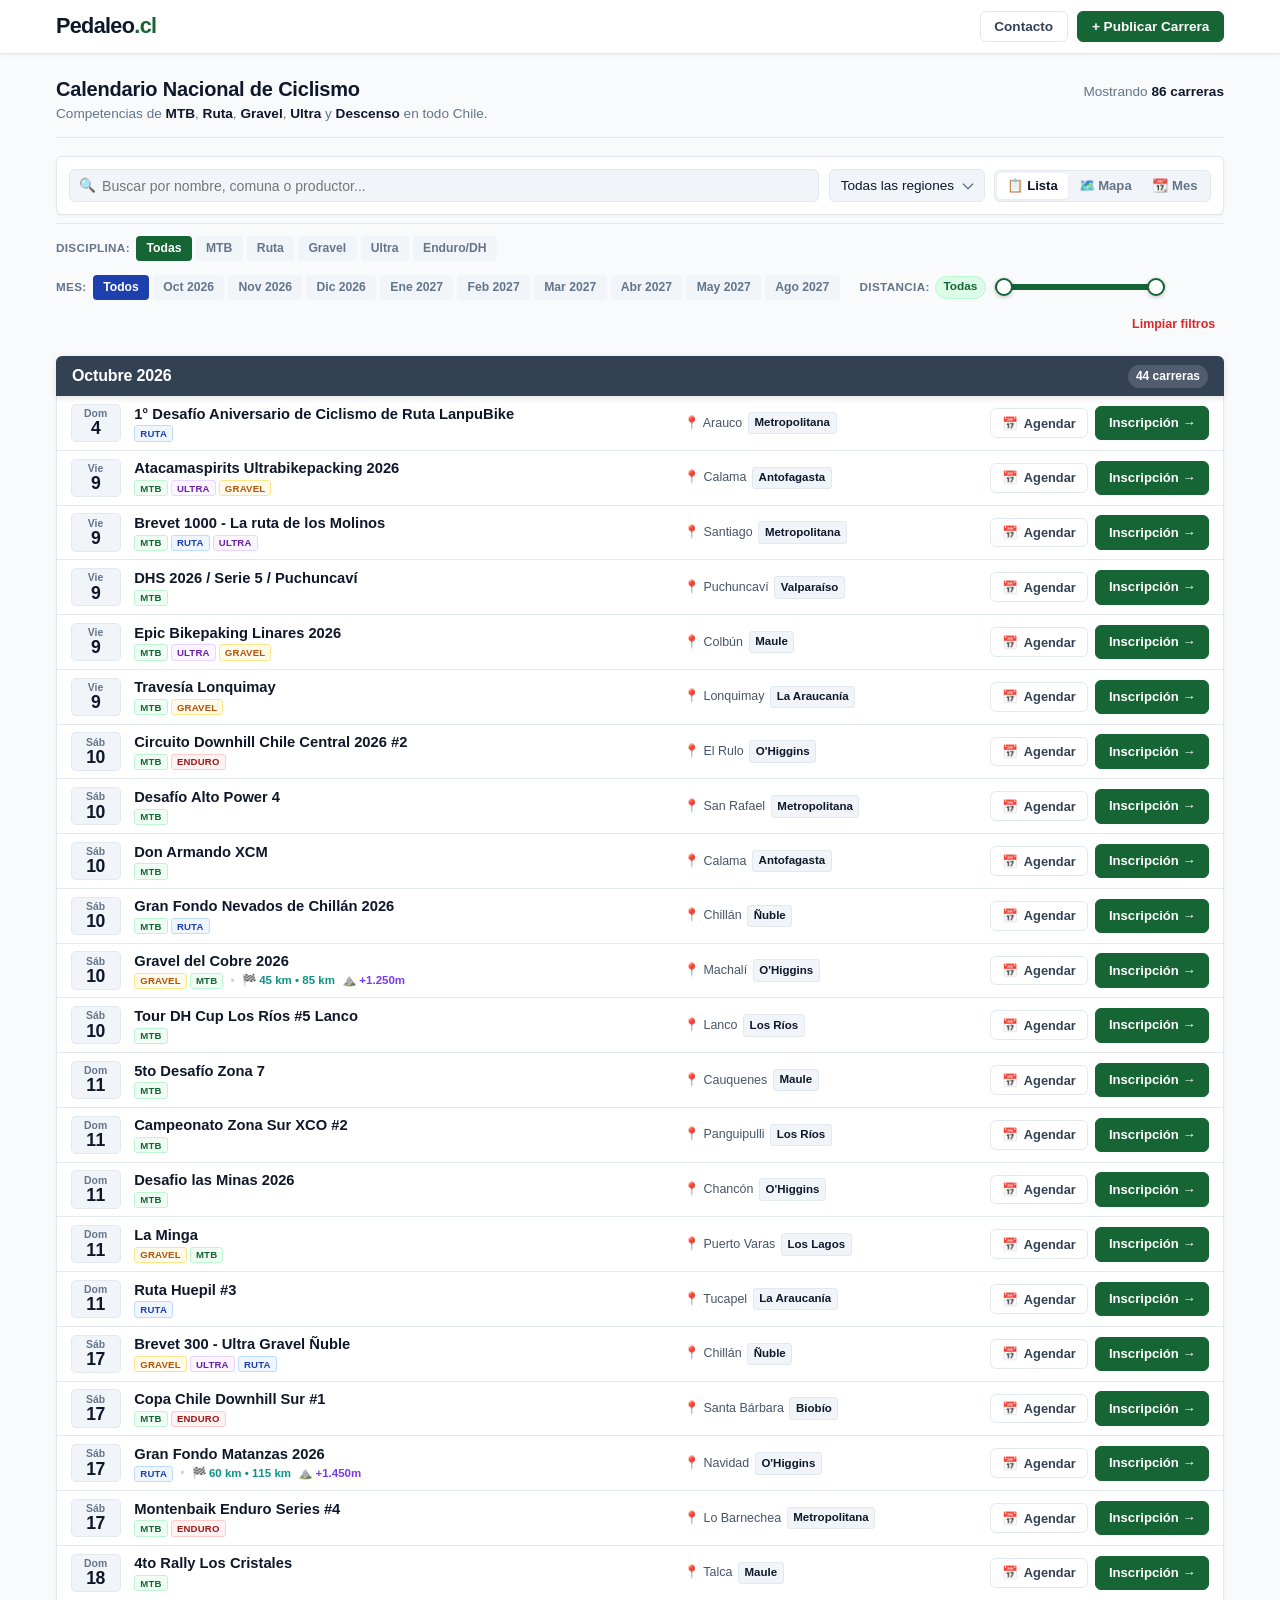
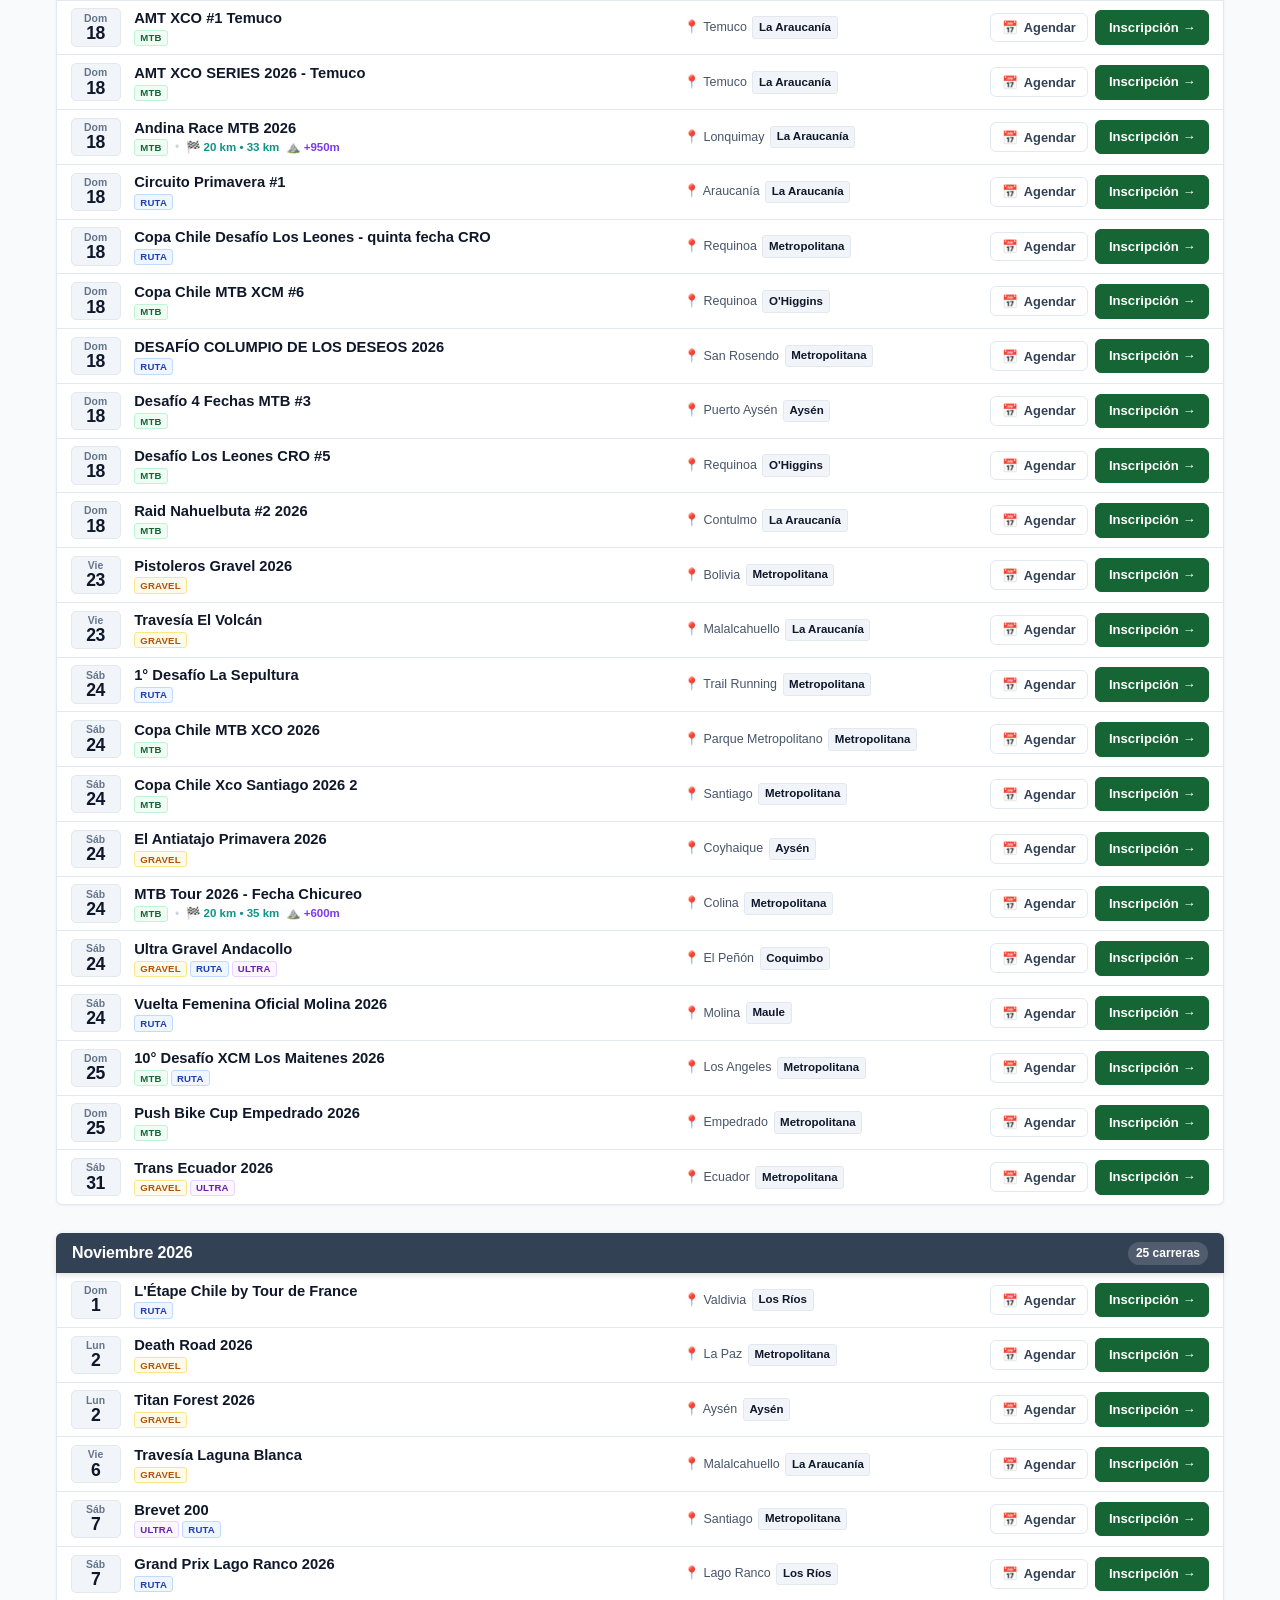
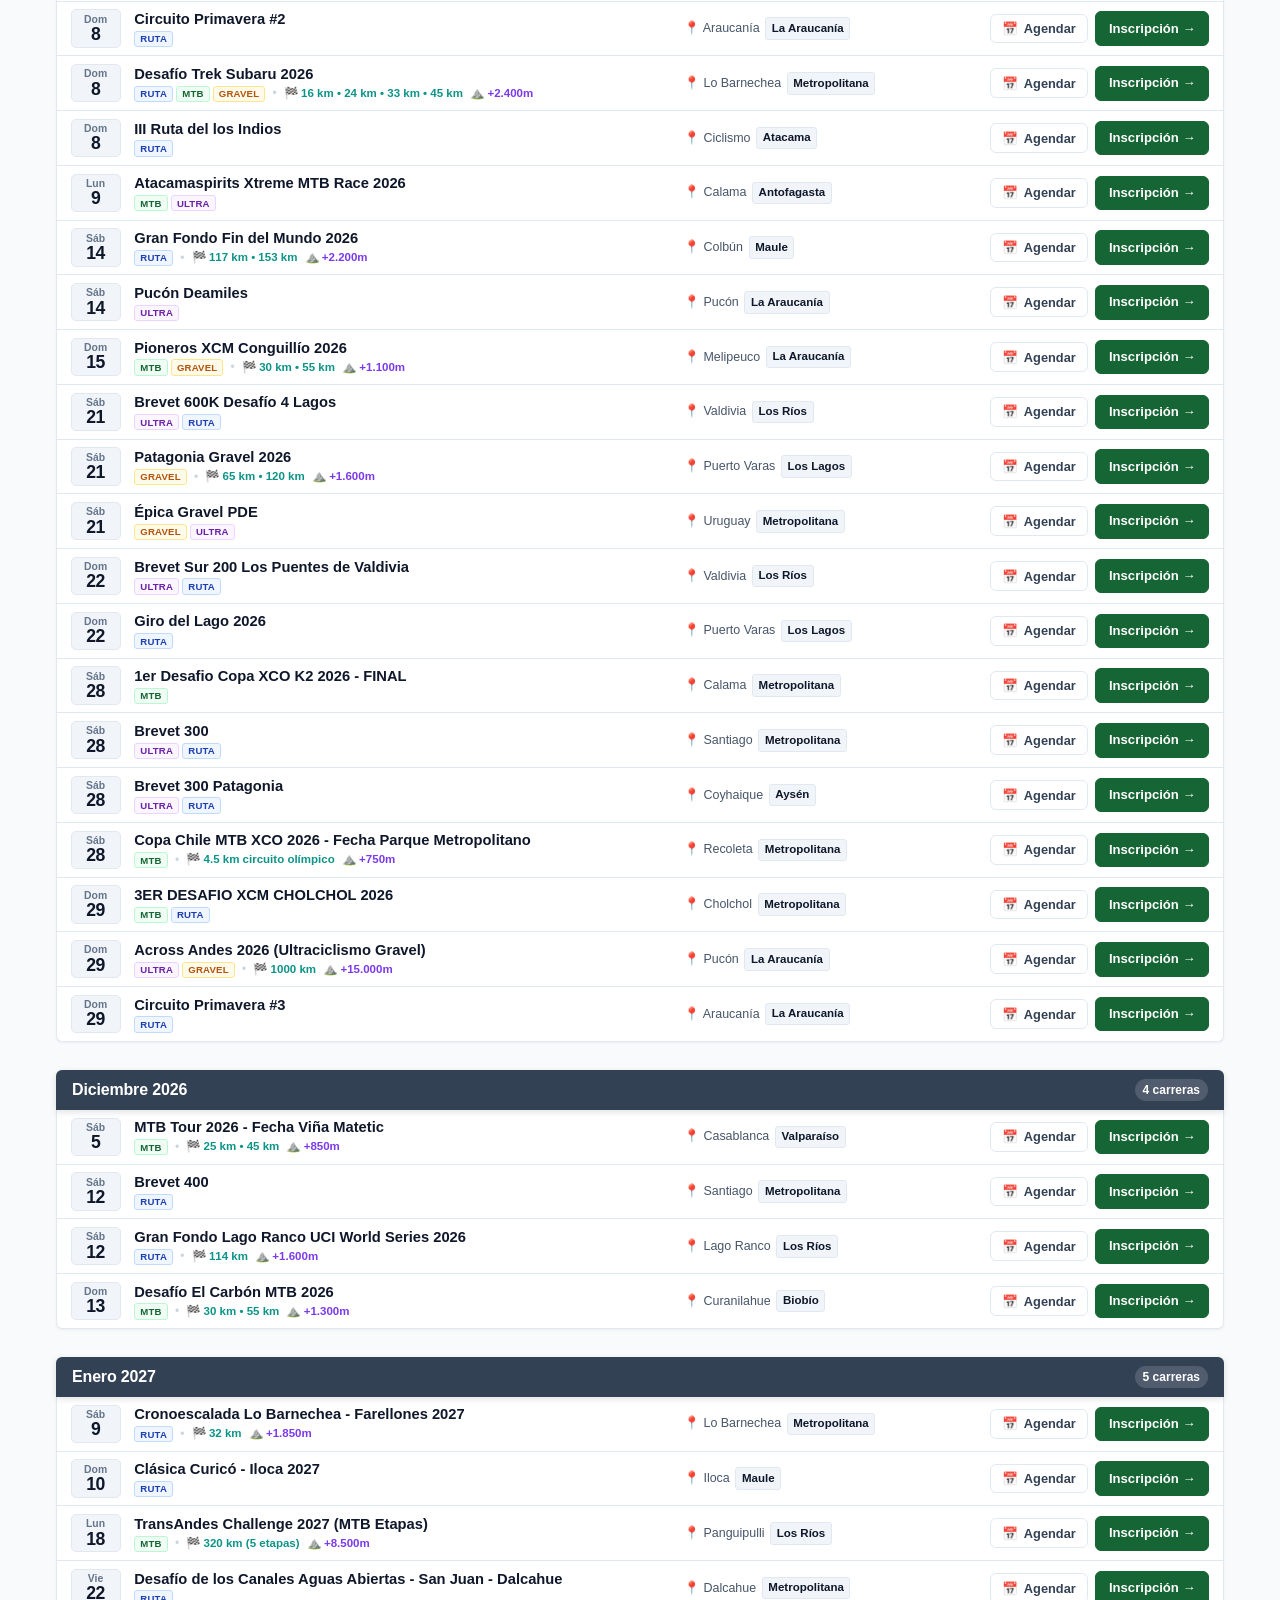
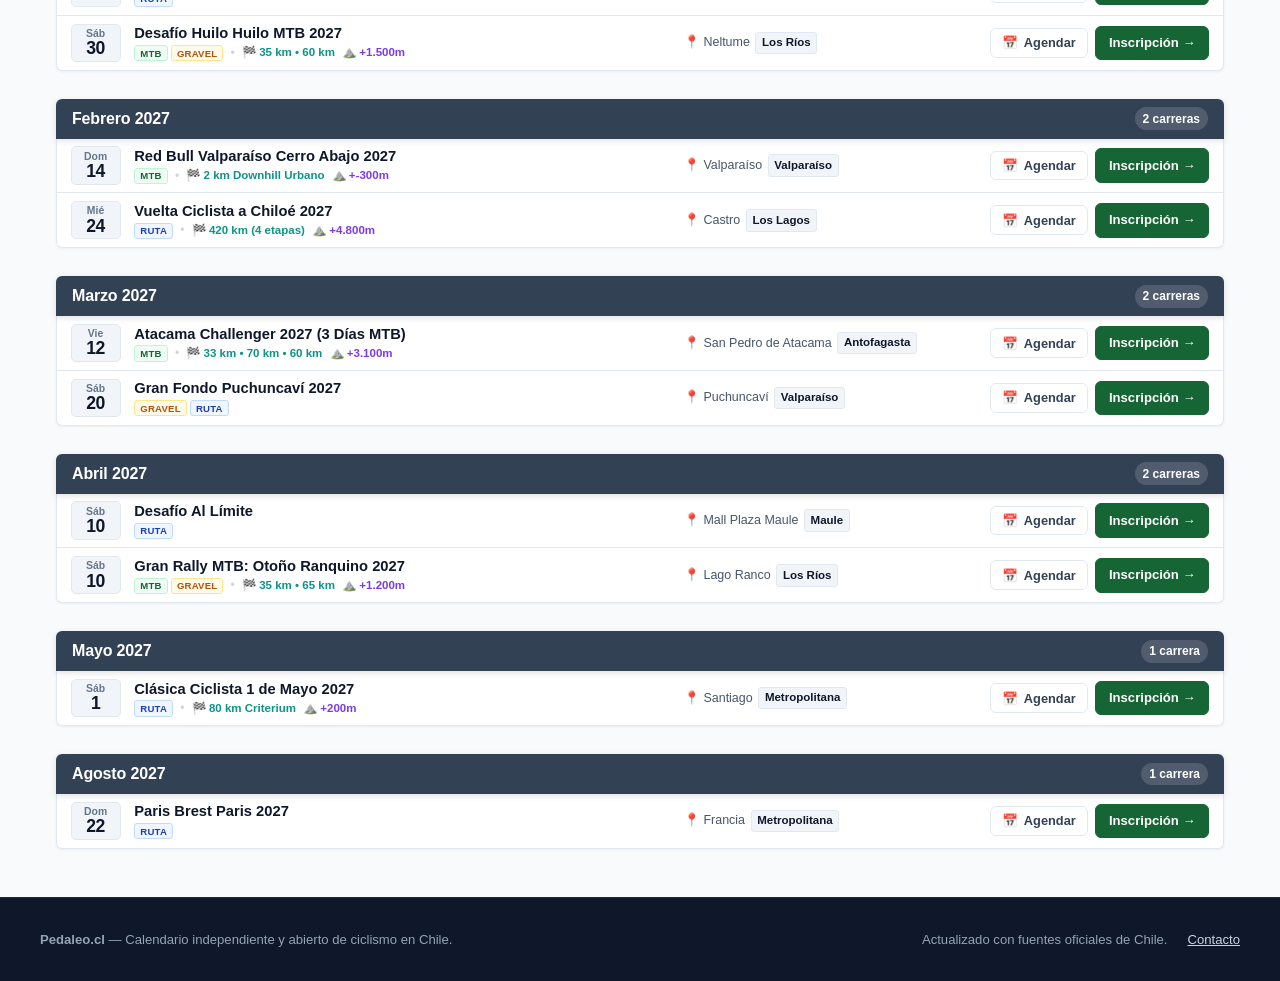
==== commit 3dd6e5ff: "feat: non-exclusive multi-month filter, continuous distance range slider, and mobile responsive layo" ====
--- a/index.html
+++ b/index.html
@@ -7,7 +7,7 @@
   <meta name="description" content="Calendario sobrio y actualizado de carreras de ciclismo en Chile. Filtra por región, disciplina y agéndalas directamente en Google Calendar o Apple Calendar.">
   <link rel="icon" type="image/svg+xml" href="assets/img/logo.svg">
   <link rel="stylesheet" href="assets/vendor/leaflet/leaflet.css">
-  <link rel="stylesheet" href="assets/css/style.css?v=20261006_subtitleclean">
+  <link rel="stylesheet" href="assets/css/style.css?v=20261006_range_multimonth">
 </head>
 <body>
 
@@ -97,15 +97,17 @@
         </div>
       </div>
 
-      <!-- Distancias -->
-      <div class="filter-pills-section">
-        <span class="filter-pills-label">Distancia:</span>
-        <div class="pills-group" id="filter-distance-group">
-          <button class="pill-btn pill-distance active" data-distance="all">Todas</button>
-          <button class="pill-btn pill-distance" data-distance="short">&lt; 40 km</button>
-          <button class="pill-btn pill-distance" data-distance="mid">40 - 90 km</button>
-          <button class="pill-btn pill-distance" data-distance="long">&gt; 90 km</button>
-          <button class="pill-btn pill-distance" data-distance="ultra">Ultra (&gt;200 km)</button>
+      <!-- Distancia (Barra continua interactiva con rango inicio y fin) -->
+      <div class="filter-pills-section filter-distance-section">
+        <div class="distance-label-row">
+          <span class="filter-pills-label">Distancia:</span>
+          <span class="distance-range-display" id="distance-range-text">Todas</span>
+        </div>
+        <div class="dual-range-wrapper">
+          <div class="dual-range-track"></div>
+          <div class="dual-range-fill" id="distance-range-fill"></div>
+          <input type="range" id="distance-min-range" min="0" max="250" step="5" value="0" aria-label="Distancia mínima en km">
+          <input type="range" id="distance-max-range" min="0" max="250" step="5" value="250" aria-label="Distancia máxima en km">
         </div>
       </div>
 
@@ -336,9 +338,9 @@
 
   <!-- Scripts -->
   <script src="assets/vendor/leaflet/leaflet.js"></script>
-  <script src="assets/js/calendar-exporter.js?v=20261006_subtitleclean"></script>
-  <script src="assets/js/calendar-view.js?v=20261006_subtitleclean"></script>
-  <script src="assets/js/map-view.js?v=20261006_subtitleclean"></script>
-  <script src="assets/js/app.js?v=20261006_subtitleclean"></script>
+  <script src="assets/js/calendar-exporter.js?v=20261006_range_multimonth"></script>
+  <script src="assets/js/calendar-view.js?v=20261006_range_multimonth"></script>
+  <script src="assets/js/map-view.js?v=20261006_range_multimonth"></script>
+  <script src="assets/js/app.js?v=20261006_range_multimonth"></script>
 </body>
 </html>
--- a/assets/css/style.css
+++ b/assets/css/style.css
@@ -300,7 +300,9 @@
 .filter-pills-section {
   display: inline-flex;
   align-items: center;
-  gap: 0.35rem;
+  gap: 0.4rem;
+  min-width: 0;
+  max-width: 100%;
 }
 
 .filter-pills-label {
@@ -310,6 +312,7 @@
   text-transform: uppercase;
   letter-spacing: 0.03em;
   white-space: nowrap;
+  flex-shrink: 0;
 }
 
 .pills-group {
@@ -318,6 +321,14 @@
   gap: 0.25rem;
   overflow-x: auto;
   max-width: 100%;
+  min-width: 0;
+  -webkit-overflow-scrolling: touch;
+  scrollbar-width: none;
+  padding: 1px 0;
+}
+
+.pills-group::-webkit-scrollbar {
+  display: none;
 }
 
 .pill-btn {
@@ -331,6 +342,7 @@
   white-space: nowrap;
   cursor: pointer;
   transition: all 0.12s;
+  flex-shrink: 0;
 }
 
 .pill-btn:hover {
@@ -353,33 +365,107 @@
   color: white;
 }
 
-.distance-group {
-  display: flex;
-  align-items: center;
-  gap: 0.25rem;
-  overflow-x: auto;
-}
-
-.pill-distance {
-  padding: 0.28rem 0.58rem;
-  font-size: 0.76rem;
-  font-weight: 600;
-  border-radius: 4px;
-  background: var(--bg-muted);
-  color: var(--text-muted);
-  border: 1px solid transparent;
+/* Filtro de Distancia Continuo */
+.filter-distance-section {
+  display: inline-flex;
+  align-items: center;
+  gap: 0.6rem;
+  min-width: 0;
+}
+
+.distance-label-row {
+  display: flex;
+  align-items: center;
+  gap: 0.35rem;
+  flex-shrink: 0;
+}
+
+.distance-range-display {
+  font-size: 0.74rem;
+  font-weight: 700;
+  color: #166534;
+  background: #dcfce7;
+  border: 1px solid #bbf7d0;
+  padding: 0.1rem 0.45rem;
+  border-radius: 999px;
   white-space: nowrap;
-  transition: all 0.12s;
-}
-
-.pill-distance:hover {
+}
+
+.dual-range-wrapper {
+  position: relative;
+  width: 170px;
+  height: 24px;
+  display: flex;
+  align-items: center;
+  flex-shrink: 0;
+}
+
+.dual-range-track {
+  position: absolute;
+  width: 100%;
+  height: 6px;
   background: #e2e8f0;
-  color: var(--text-dark);
-}
-
-.pill-distance.active {
-  background: var(--text-dark);
-  color: white;
+  border-radius: 999px;
+  z-index: 1;
+}
+
+.dual-range-fill {
+  position: absolute;
+  height: 6px;
+  background: #166534;
+  border-radius: 999px;
+  z-index: 2;
+  left: 0%;
+  right: 0%;
+  transition: left 0.04s ease, right 0.04s ease;
+}
+
+.dual-range-wrapper input[type="range"] {
+  position: absolute;
+  width: 100%;
+  height: 24px;
+  margin: 0;
+  padding: 0;
+  background: none;
+  pointer-events: none;
+  -webkit-appearance: none;
+  appearance: none;
+  z-index: 4;
+}
+
+.dual-range-wrapper input[type="range"]:focus {
+  outline: none;
+}
+
+.dual-range-wrapper input[type="range"]::-webkit-slider-thumb {
+  -webkit-appearance: none;
+  appearance: none;
+  width: 18px;
+  height: 18px;
+  border-radius: 50%;
+  background: #ffffff;
+  border: 2.5px solid #166534;
+  box-shadow: 0 1px 4px rgba(0, 0, 0, 0.25);
+  cursor: pointer;
+  pointer-events: auto;
+  transition: transform 0.1s ease;
+}
+
+.dual-range-wrapper input[type="range"]::-webkit-slider-thumb:hover,
+.dual-range-wrapper input[type="range"]::-webkit-slider-thumb:active {
+  transform: scale(1.18);
+  border-color: #14532d;
+}
+
+.dual-range-wrapper input[type="range"]::-moz-range-thumb {
+  width: 18px;
+  height: 18px;
+  border-radius: 50%;
+  background: #ffffff;
+  border: 2.5px solid #166534;
+  box-shadow: 0 1px 4px rgba(0, 0, 0, 0.25);
+  cursor: pointer;
+  pointer-events: auto;
 }
 
 .btn-filter-reset {
@@ -1700,41 +1786,211 @@
 }
 
 @media (max-width: 768px) {
+  html, body {
+    max-width: 100vw;
+    overflow-x: hidden;
+  }
+
+  .site-header {
+    padding: 0.35rem 0.65rem;
+  }
+
+  .brand-logo-text {
+    font-size: 1.15rem;
+  }
+
+  .btn-header {
+    padding: 0.32rem 0.55rem;
+    font-size: 0.78rem;
+  }
+
+  .hero-minimal {
+    margin: 0.5rem auto 0.35rem auto;
+    padding: 0 0.65rem;
+  }
+
+  .hero-heading {
+    font-size: 1.25rem;
+    margin-bottom: 0.2rem;
+  }
+
+  .hero-stats-line {
+    font-size: 0.78rem;
+  }
+
+  .main-content {
+    padding: 0 0.5rem;
+    margin-bottom: 2rem;
+  }
+
   .filter-wrapper {
     padding: 0.35rem 0.5rem 0.45rem 0.5rem;
-    margin-bottom: 0.5rem;
+    margin-bottom: 0.45rem;
+    max-width: 100%;
+    box-sizing: border-box;
+  }
+
+  .filter-card {
+    padding: 0.45rem 0.55rem;
+    gap: 0.4rem;
+  }
+
+  .filter-search-box {
+    flex: 1 1 100%;
+    min-width: 0;
+  }
+
+  .filter-search-input {
+    font-size: 0.82rem;
+    padding: 0.4rem 0.65rem 0.4rem 1.85rem;
+  }
+
+  .filter-search-icon {
+    left: 0.55rem;
+    font-size: 0.78rem;
+  }
+
+  .filter-select {
+    flex: 1 1 calc(52% - 0.2rem);
+    min-width: 0;
+    font-size: 0.78rem;
+    padding: 0.38rem 1.6rem 0.38rem 0.5rem;
+  }
+
+  .view-toggle-group {
+    flex: 0 0 auto;
+    margin-left: auto;
+  }
+
+  .view-btn {
+    padding: 0.3rem 0.48rem;
+    font-size: 0.75rem;
+  }
+
+  .filter-pills-bar {
+    gap: 0.4rem;
+    padding-top: 0.45rem;
+    margin-top: 0.35rem;
+    box-sizing: border-box;
+  }
+
+  .filter-pills-section {
+    width: 100%;
+    display: flex;
+    align-items: center;
+    gap: 0.35rem;
+    box-sizing: border-box;
+  }
+
+  .filter-pills-label {
+    font-size: 0.68rem;
+    flex: 0 0 54px;
+    width: 54px;
+  }
+
+  .pills-group {
+    flex: 1 1 auto;
+    min-width: 0;
+    gap: 0.2rem;
+    padding-bottom: 2px;
+  }
+
+  .pill-btn {
+    padding: 0.22rem 0.48rem;
+    font-size: 0.72rem;
+  }
+
+  .filter-distance-section {
+    width: 100%;
+    display: flex;
+    flex-wrap: wrap;
+    align-items: center;
+    justify-content: space-between;
+    gap: 0.4rem;
+  }
+
+  .distance-label-row {
+    flex: 0 0 auto;
+  }
+
+  .dual-range-wrapper {
+    flex: 1 1 140px;
+    min-width: 130px;
+    max-width: 180px;
+  }
+
+  .btn-filter-reset {
+    margin-left: auto;
+    padding: 0.2rem 0.4rem;
+    font-size: 0.72rem;
+  }
+
+  .month-heading {
+    padding: 0.4rem 0.75rem;
+  }
+
+  .month-name {
+    font-size: 0.92rem;
+  }
+
+  .month-count {
+    font-size: 0.7rem;
+    padding: 0.1rem 0.4rem;
   }
 
   .event-item {
-    grid-template-columns: 46px 1fr;
+    grid-template-columns: 44px 1fr;
     grid-template-areas:
       "date title"
       "date loc"
       "actions actions";
-    gap: 0.3rem 0.55rem;
+    gap: 0.25rem 0.5rem;
     padding: 0.45rem 0.65rem;
     white-space: normal;
   }
 
   .event-col-date {
     grid-area: date;
-    width: 46px;
-    min-width: 46px;
-    max-width: 46px;
-    flex: 0 0 46px;
-    padding: 0.15rem 0.15rem;
+    width: 44px;
+    min-width: 44px;
+    max-width: 44px;
+    flex: 0 0 44px;
+    padding: 0.15rem 0.1rem;
   }
 
   .chip-dow {
-    font-size: 0.6rem;
+    font-size: 0.58rem;
   }
 
   .chip-day {
-    font-size: 0.95rem;
+    font-size: 0.92rem;
   }
 
   .event-link {
+    font-size: 0.88rem;
     white-space: normal;
+  }
+
+  .event-subtitle-row {
+    gap: 0.35rem;
+    font-size: 0.68rem;
+    flex-wrap: wrap;
+    white-space: normal;
+  }
+
+  .badge-discipline {
+    font-size: 0.56rem;
+    padding: 0.08rem 0.28rem;
+  }
+
+  .event-col-loc {
+    font-size: 0.74rem;
+    gap: 0.25rem;
+  }
+
+  .badge-reg {
+    font-size: 0.68rem;
+    padding: 0.05rem 0.3rem;
   }
 
   .event-col-title {
@@ -1748,9 +2004,18 @@
   .event-col-actions {
     grid-column: 1 / -1;
     grid-area: actions;
+    display: flex;
+    align-items: center;
     justify-content: flex-end;
+    gap: 0.4rem;
     padding-top: 0.35rem;
     border-top: 1px dashed #e2e8f0;
+  }
+
+  .btn-action-primary,
+  .btn-cal-export {
+    padding: 0.28rem 0.55rem;
+    font-size: 0.76rem;
   }
 
   .hide-mobile {
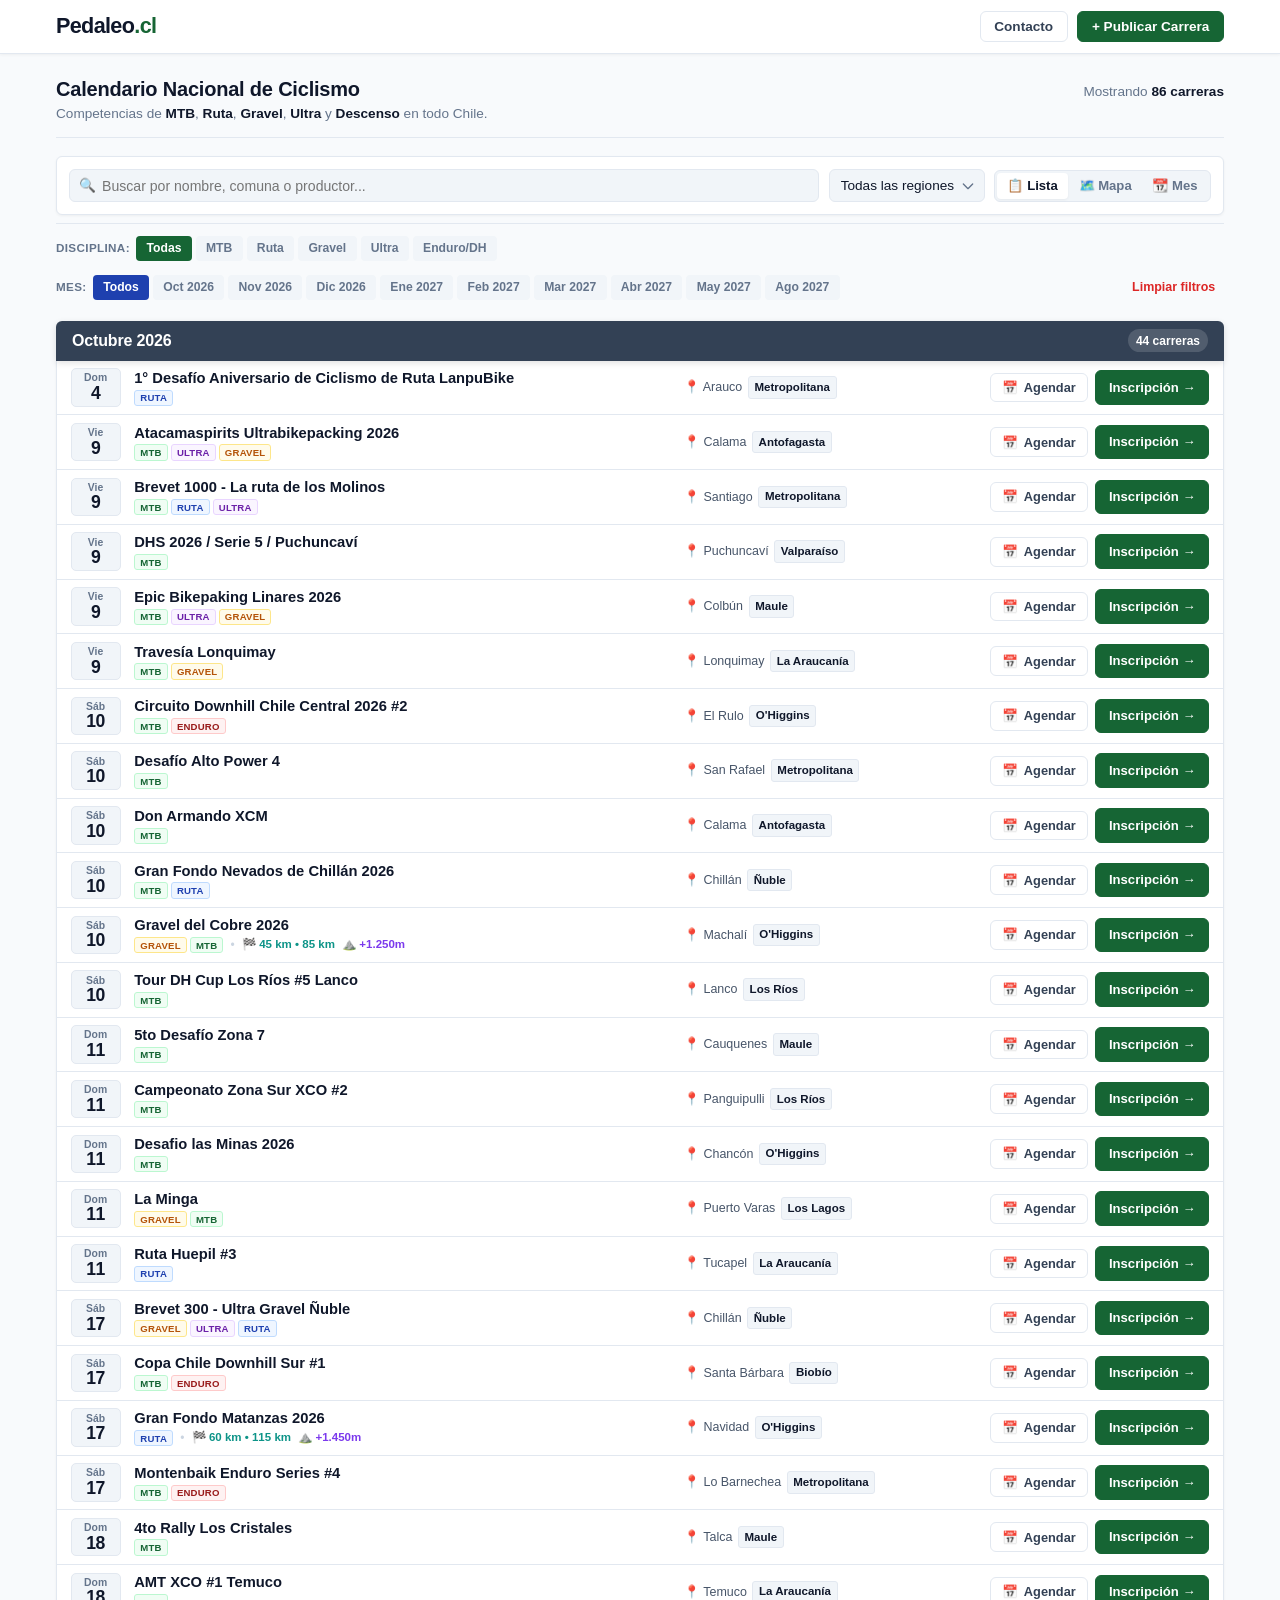
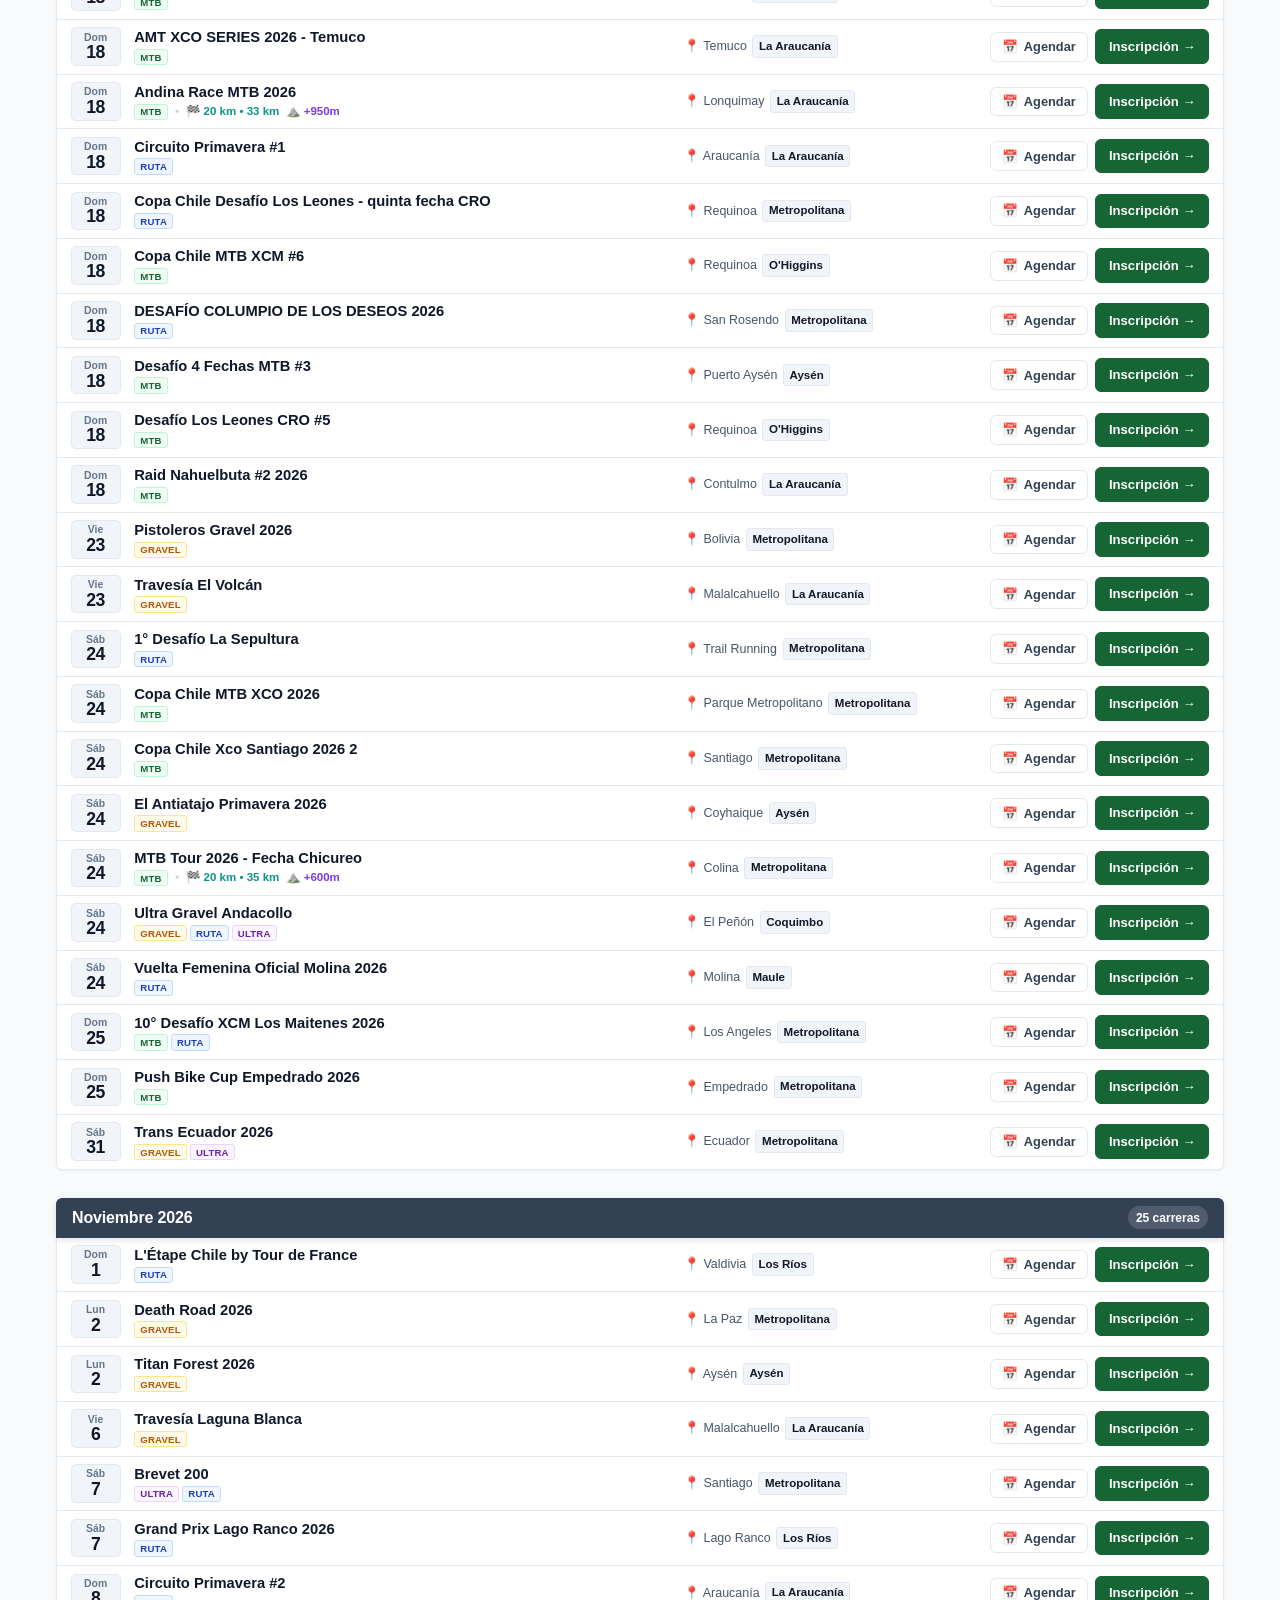
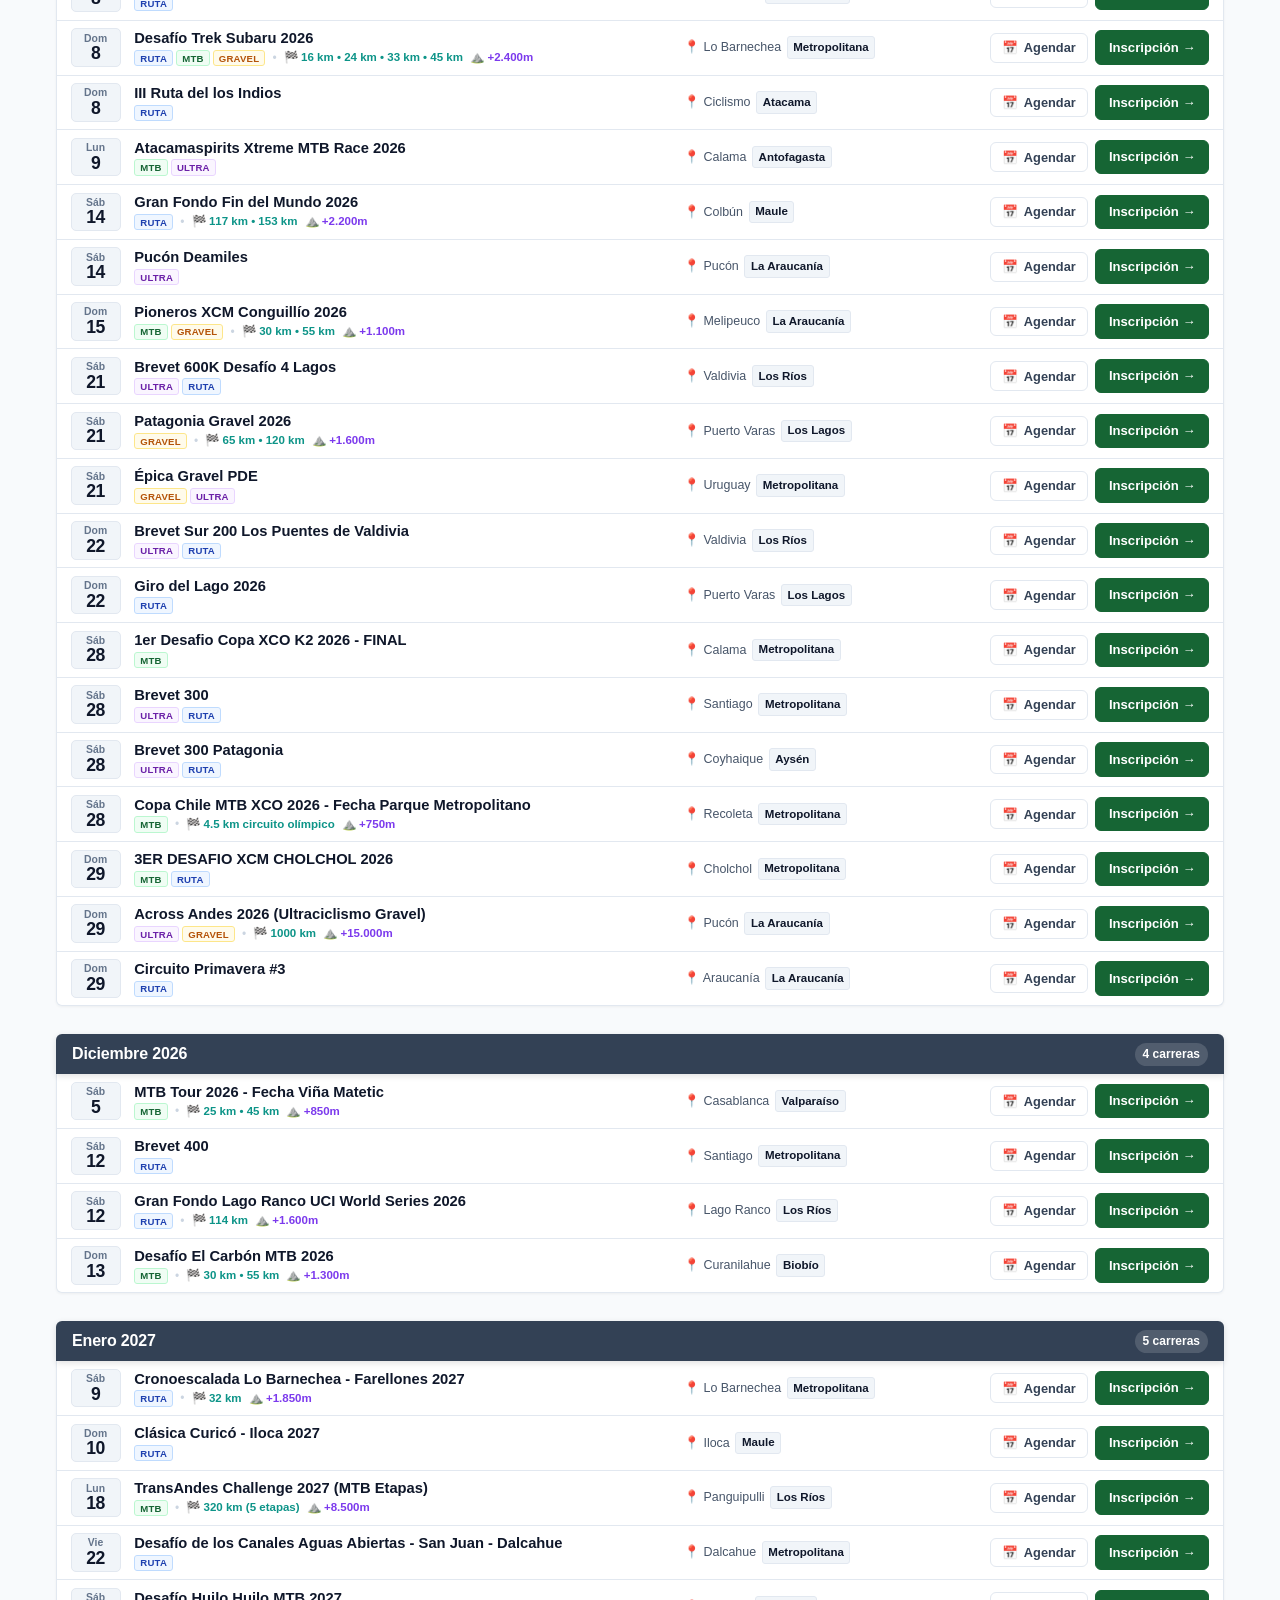
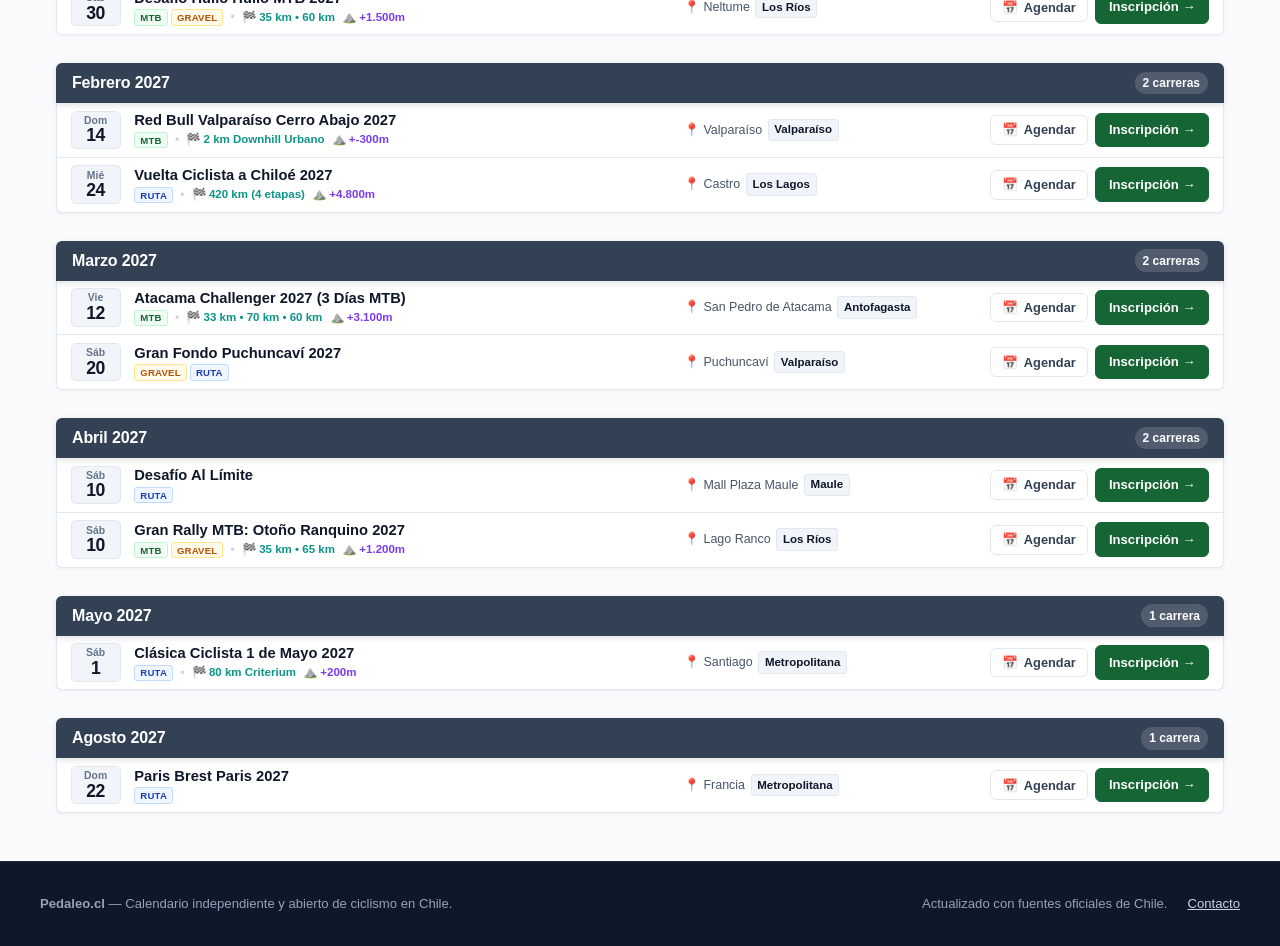
==== commit abd25cd0: "fix: remove distance filter and streamline mobile and desktop layout" ====
--- a/index.html
+++ b/index.html
@@ -7,7 +7,7 @@
   <meta name="description" content="Calendario sobrio y actualizado de carreras de ciclismo en Chile. Filtra por región, disciplina y agéndalas directamente en Google Calendar o Apple Calendar.">
   <link rel="icon" type="image/svg+xml" href="assets/img/logo.svg">
   <link rel="stylesheet" href="assets/vendor/leaflet/leaflet.css">
-  <link rel="stylesheet" href="assets/css/style.css?v=20261006_range_multimonth">
+  <link rel="stylesheet" href="assets/css/style.css?v=20261006_multimonth_nodist">
 </head>
 <body>
 
@@ -97,19 +97,6 @@
         </div>
       </div>
 
-      <!-- Distancia (Barra continua interactiva con rango inicio y fin) -->
-      <div class="filter-pills-section filter-distance-section">
-        <div class="distance-label-row">
-          <span class="filter-pills-label">Distancia:</span>
-          <span class="distance-range-display" id="distance-range-text">Todas</span>
-        </div>
-        <div class="dual-range-wrapper">
-          <div class="dual-range-track"></div>
-          <div class="dual-range-fill" id="distance-range-fill"></div>
-          <input type="range" id="distance-min-range" min="0" max="250" step="5" value="0" aria-label="Distancia mínima en km">
-          <input type="range" id="distance-max-range" min="0" max="250" step="5" value="250" aria-label="Distancia máxima en km">
-        </div>
-      </div>
 
       <button class="btn-filter-reset" id="clear-filters" title="Restablecer todos los filtros">
         Limpiar filtros
@@ -338,9 +325,9 @@
 
   <!-- Scripts -->
   <script src="assets/vendor/leaflet/leaflet.js"></script>
-  <script src="assets/js/calendar-exporter.js?v=20261006_range_multimonth"></script>
-  <script src="assets/js/calendar-view.js?v=20261006_range_multimonth"></script>
-  <script src="assets/js/map-view.js?v=20261006_range_multimonth"></script>
-  <script src="assets/js/app.js?v=20261006_range_multimonth"></script>
+  <script src="assets/js/calendar-exporter.js?v=20261006_multimonth_nodist"></script>
+  <script src="assets/js/calendar-view.js?v=20261006_multimonth_nodist"></script>
+  <script src="assets/js/map-view.js?v=20261006_multimonth_nodist"></script>
+  <script src="assets/js/app.js?v=20261006_multimonth_nodist"></script>
 </body>
 </html>
--- a/assets/css/style.css
+++ b/assets/css/style.css
@@ -365,108 +365,6 @@
   color: white;
 }
 
-/* Filtro de Distancia Continuo */
-.filter-distance-section {
-  display: inline-flex;
-  align-items: center;
-  gap: 0.6rem;
-  min-width: 0;
-}
-
-.distance-label-row {
-  display: flex;
-  align-items: center;
-  gap: 0.35rem;
-  flex-shrink: 0;
-}
-
-.distance-range-display {
-  font-size: 0.74rem;
-  font-weight: 700;
-  color: #166534;
-  background: #dcfce7;
-  border: 1px solid #bbf7d0;
-  padding: 0.1rem 0.45rem;
-  border-radius: 999px;
-  white-space: nowrap;
-}
-
-.dual-range-wrapper {
-  position: relative;
-  width: 170px;
-  height: 24px;
-  display: flex;
-  align-items: center;
-  flex-shrink: 0;
-}
-
-.dual-range-track {
-  position: absolute;
-  width: 100%;
-  height: 6px;
-  background: #e2e8f0;
-  border-radius: 999px;
-  z-index: 1;
-}
-
-.dual-range-fill {
-  position: absolute;
-  height: 6px;
-  background: #166534;
-  border-radius: 999px;
-  z-index: 2;
-  left: 0%;
-  right: 0%;
-  transition: left 0.04s ease, right 0.04s ease;
-}
-
-.dual-range-wrapper input[type="range"] {
-  position: absolute;
-  width: 100%;
-  height: 24px;
-  margin: 0;
-  padding: 0;
-  background: none;
-  pointer-events: none;
-  -webkit-appearance: none;
-  appearance: none;
-  z-index: 4;
-}
-
-.dual-range-wrapper input[type="range"]:focus {
-  outline: none;
-}
-
-.dual-range-wrapper input[type="range"]::-webkit-slider-thumb {
-  -webkit-appearance: none;
-  appearance: none;
-  width: 18px;
-  height: 18px;
-  border-radius: 50%;
-  background: #ffffff;
-  border: 2.5px solid #166534;
-  box-shadow: 0 1px 4px rgba(0, 0, 0, 0.25);
-  cursor: pointer;
-  pointer-events: auto;
-  transition: transform 0.1s ease;
-}
-
-.dual-range-wrapper input[type="range"]::-webkit-slider-thumb:hover,
-.dual-range-wrapper input[type="range"]::-webkit-slider-thumb:active {
-  transform: scale(1.18);
-  border-color: #14532d;
-}
-
-.dual-range-wrapper input[type="range"]::-moz-range-thumb {
-  width: 18px;
-  height: 18px;
-  border-radius: 50%;
-  background: #ffffff;
-  border: 2.5px solid #166534;
-  box-shadow: 0 1px 4px rgba(0, 0, 0, 0.25);
-  cursor: pointer;
-  pointer-events: auto;
-}
 
 .btn-filter-reset {
   font-size: 0.78rem;
@@ -1900,24 +1798,6 @@
     font-size: 0.72rem;
   }
 
-  .filter-distance-section {
-    width: 100%;
-    display: flex;
-    flex-wrap: wrap;
-    align-items: center;
-    justify-content: space-between;
-    gap: 0.4rem;
-  }
-
-  .distance-label-row {
-    flex: 0 0 auto;
-  }
-
-  .dual-range-wrapper {
-    flex: 1 1 140px;
-    min-width: 130px;
-    max-width: 180px;
-  }
 
   .btn-filter-reset {
     margin-left: auto;
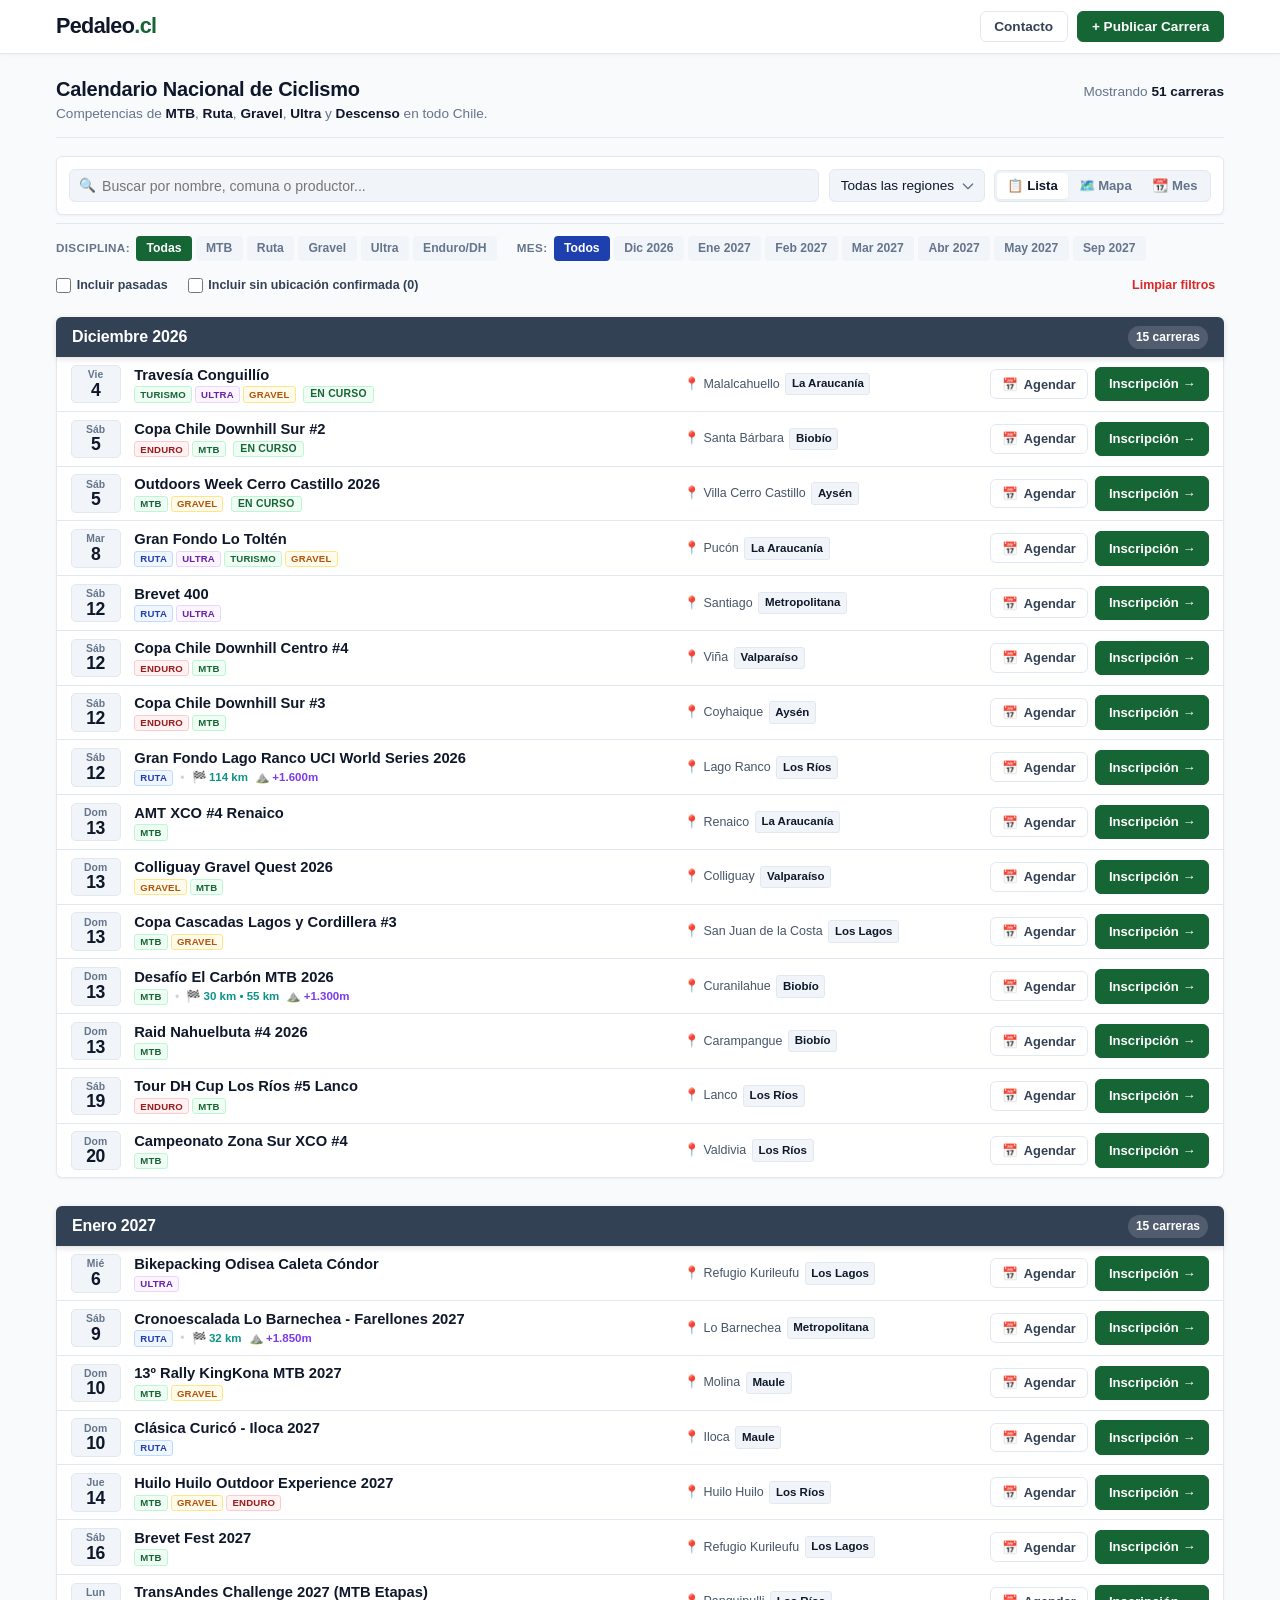
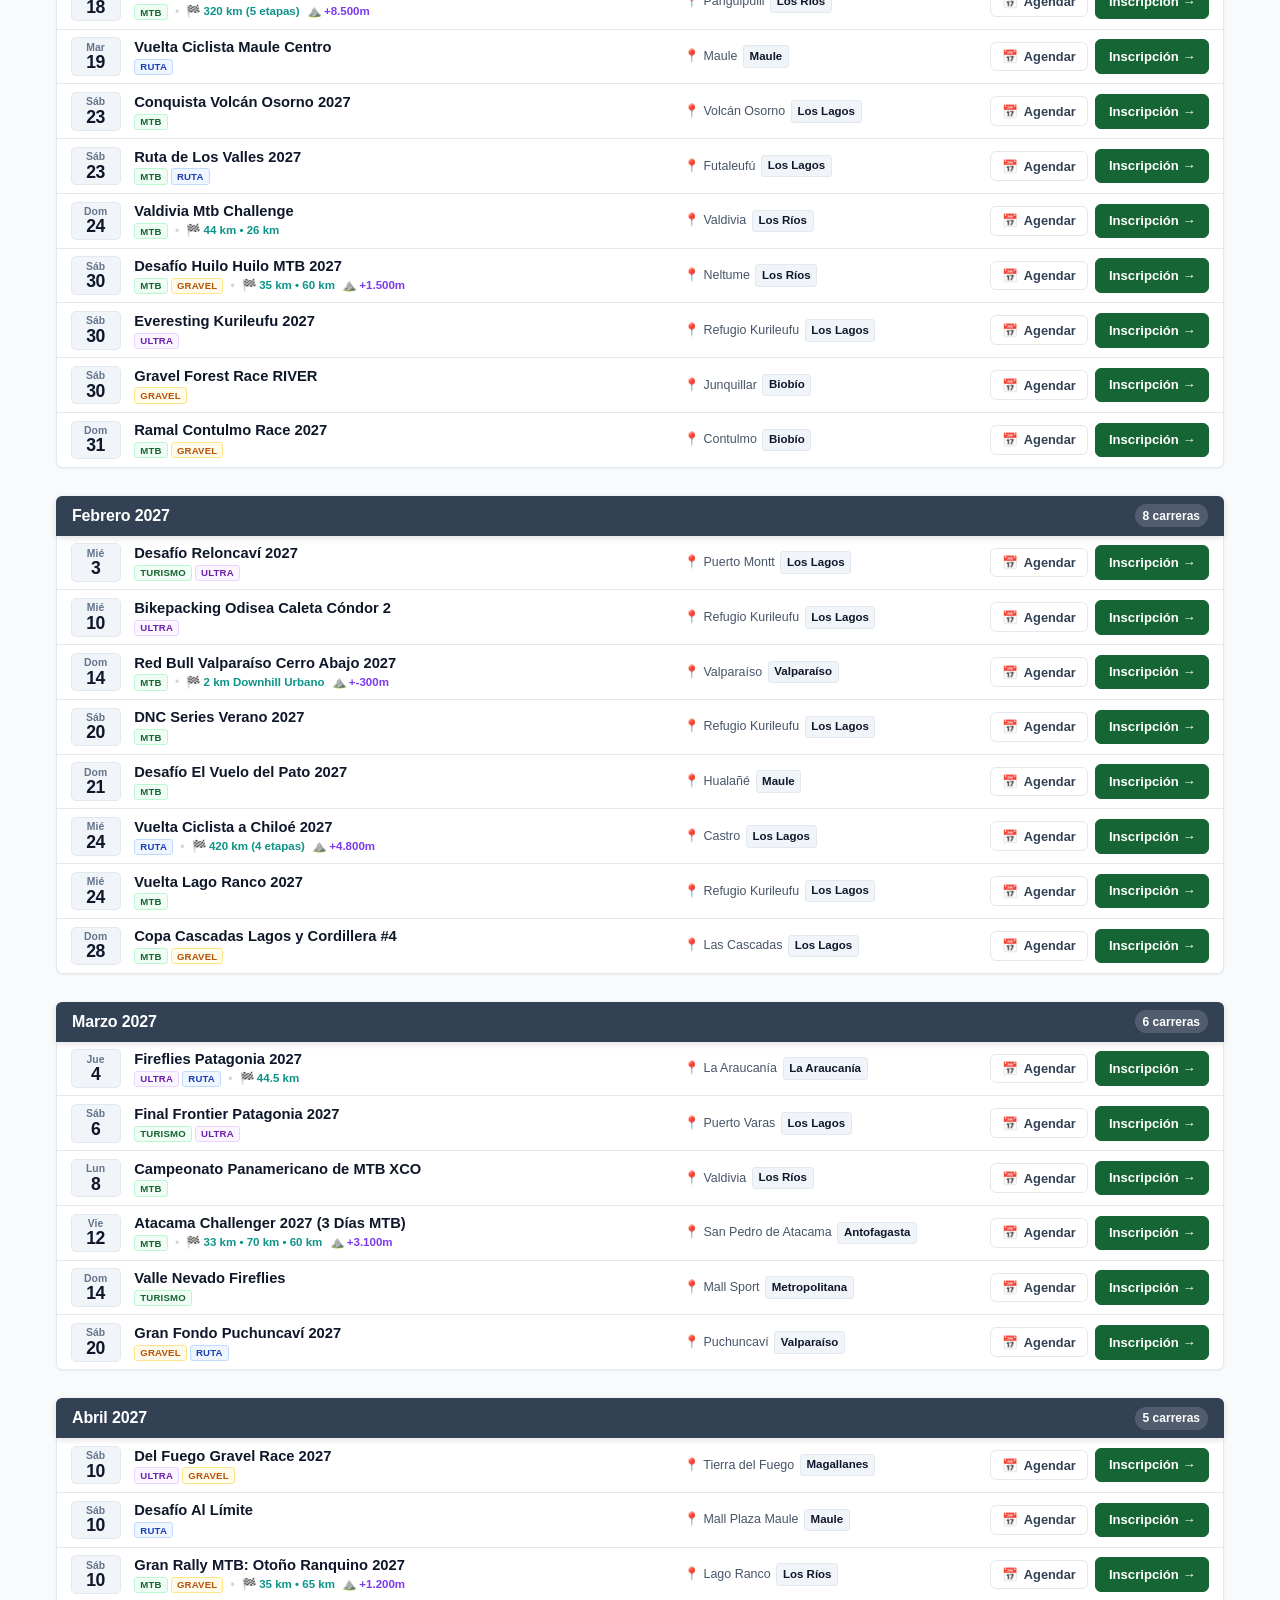
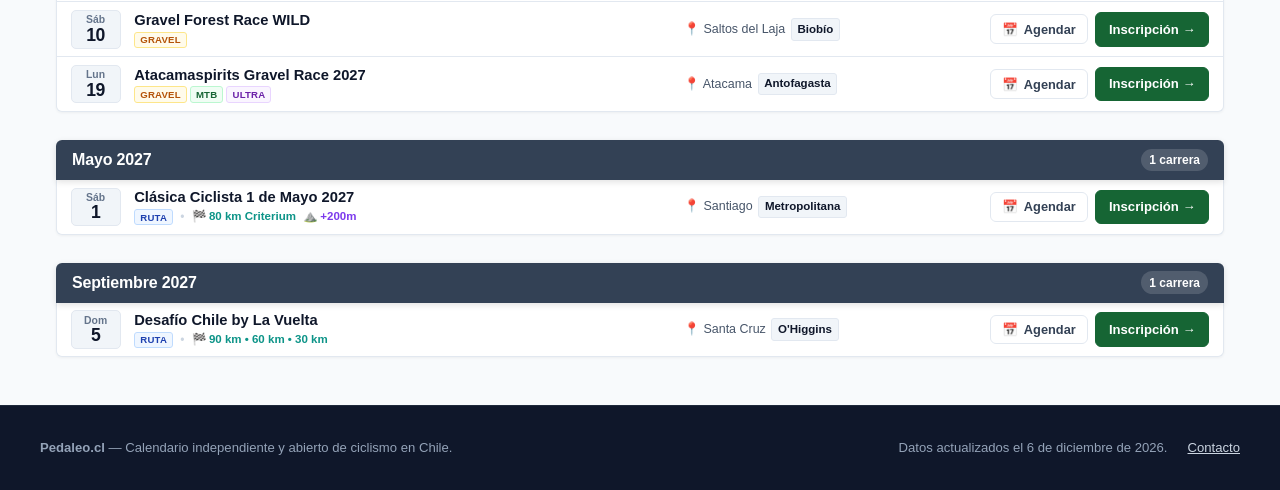
==== commit 41ab0ef2: "feat: security hardening, broader race coverage and unconfirmed-location filter Frontend - Escape al" ====
--- a/index.html
+++ b/index.html
@@ -5,9 +5,19 @@
   <meta name="viewport" content="width=device-width, initial-scale=1.0">
   <title>Pedaleo.cl — Calendario de Ciclismo en Chile | MTB, Ruta, Gravel</title>
   <meta name="description" content="Calendario sobrio y actualizado de carreras de ciclismo en Chile. Filtra por región, disciplina y agéndalas directamente en Google Calendar o Apple Calendar.">
+  <meta name="theme-color" content="#166534">
+  <link rel="canonical" href="https://pedaleo.cl/">
+  <meta property="og:type" content="website">
+  <meta property="og:locale" content="es_CL">
+  <meta property="og:site_name" content="Pedaleo.cl">
+  <meta property="og:title" content="Pedaleo.cl — Calendario de Ciclismo en Chile">
+  <meta property="og:description" content="Todas las carreras de MTB, Ruta, Gravel, Ultra y Descenso de Chile en un solo lugar. Filtra, mira el mapa y agéndalas en tu calendario.">
+  <meta property="og:url" content="https://pedaleo.cl/">
+  <meta property="og:image" content="https://pedaleo.cl/assets/img/logo.svg">
+  <meta name="twitter:card" content="summary">
   <link rel="icon" type="image/svg+xml" href="assets/img/logo.svg">
   <link rel="stylesheet" href="assets/vendor/leaflet/leaflet.css">
-  <link rel="stylesheet" href="assets/css/style.css?v=20261006_multimonth_nodist">
+  <link rel="stylesheet" href="assets/css/style.css?v=20261013">
 </head>
 <body>
 
@@ -51,12 +61,12 @@
     <div class="filter-card">
       <!-- Búsqueda -->
       <div class="filter-search-box">
-        <span class="filter-search-icon">🔍</span>
-        <input type="search" id="search-input" class="filter-search-input" placeholder="Buscar por nombre, comuna o productor...">
+        <span class="filter-search-icon" aria-hidden="true">🔍</span>
+        <input type="search" id="search-input" class="filter-search-input" placeholder="Buscar por nombre, comuna o productor..." aria-label="Buscar carreras" autocomplete="off">
       </div>
 
       <!-- Región (nombres oficiales) -->
-      <select id="filter-region" class="filter-select">
+      <select id="filter-region" class="filter-select" aria-label="Filtrar por región">
         <option value="">Todas las regiones</option>
       </select>
 
@@ -98,6 +108,16 @@
       </div>
 
 
+      <label class="past-toggle" title="Incluir carreras que ya se realizaron">
+        <input type="checkbox" id="toggle-past">
+        <span>Incluir pasadas</span>
+      </label>
+
+      <label class="past-toggle" id="unlocated-toggle-label" title="Carreras de ciclismo cuya comuna o región aún no está confirmada en las fuentes. No aparecen en el mapa ni en el filtro de región.">
+        <input type="checkbox" id="toggle-unlocated">
+        <span>Incluir sin ubicación confirmada<span id="unlocated-count"></span></span>
+      </label>
+
       <button class="btn-filter-reset" id="clear-filters" title="Restablecer todos los filtros">
         Limpiar filtros
       </button>
@@ -130,6 +150,8 @@
           </div>
         </div>
 
+        <p class="map-unlocated-note" id="map-unlocated-note" style="display:none"></p>
+
         <div id="pedaleo-chile-map" class="chile-map-canvas"></div>
 
         <div class="map-localities-section">
@@ -144,11 +166,11 @@
   </main>
 
   <!-- Modal Detalle de Carrera -->
-  <div class="modal-overlay" id="modal-detail">
-    <div class="modal-card">
+  <div class="modal-overlay" id="modal-detail" aria-hidden="true">
+    <div class="modal-card" role="dialog" aria-modal="true" aria-labelledby="modal-detail-title">
       <div class="modal-header">
         <h3 class="modal-title" id="modal-detail-title">Detalle de Carrera</h3>
-        <button class="modal-close-btn" id="modal-close-detail" title="Cerrar">&times;</button>
+        <button type="button" class="modal-close-btn" data-close-modal title="Cerrar" aria-label="Cerrar">&times;</button>
       </div>
       <div class="modal-body" id="modal-detail-body">
         <!-- Contenido dinámico inyectado por JS -->
@@ -157,11 +179,11 @@
   </div>
 
   <!-- Modal Publicar Carrera -->
-  <div class="modal-overlay" id="modal-publish">
-    <div class="modal-card">
+  <div class="modal-overlay" id="modal-publish" aria-hidden="true">
+    <div class="modal-card" role="dialog" aria-modal="true" aria-labelledby="modal-publish-title">
       <div class="modal-header">
-        <h3 class="modal-title">Publicar Carrera en Pedaleo.cl</h3>
-        <button class="modal-close-btn" id="modal-close-publish" title="Cerrar">&times;</button>
+        <h3 class="modal-title" id="modal-publish-title">Publicar Carrera en Pedaleo.cl</h3>
+        <button type="button" class="modal-close-btn" data-close-modal title="Cerrar" aria-label="Cerrar">&times;</button>
       </div>
       <form id="publish-race-form">
         <div class="modal-body">
@@ -171,13 +193,13 @@
 
           <div class="form-group">
             <label class="form-label" for="pub-name">Nombre de la Carrera *</label>
-            <input type="text" id="pub-name" name="name" class="form-control" required placeholder="Ej: Gran Fondo del Maule 2026" oninvalid="this.setCustomValidity('Por favor completa este campo.')" oninput="this.setCustomValidity('')">
+            <input type="text" id="pub-name" name="name" class="form-control" required placeholder="Ej: Gran Fondo del Maule 2026">
           </div>
 
           <div class="form-row">
             <div class="form-group">
               <label class="form-label" for="pub-date">Fecha del Evento *</label>
-              <input type="date" id="pub-date" name="date" class="form-control" required oninvalid="this.setCustomValidity('Por favor selecciona una fecha.')" oninput="this.setCustomValidity('')">
+              <input type="date" id="pub-date" name="date" class="form-control" required>
             </div>
             <div class="form-group">
               <label class="form-label">Disciplinas / Formatos * (marca los que apliquen)</label>
@@ -209,7 +231,7 @@
           <div class="form-row">
             <div class="form-group">
               <label class="form-label" for="pub-region">Región *</label>
-              <select id="pub-region" name="region" class="form-control" required oninvalid="this.setCustomValidity('Por favor selecciona una región.')" onchange="this.setCustomValidity('')">
+              <select id="pub-region" name="region" class="form-control" required>
                 <option value="Arica y Parinacota">Arica y Parinacota</option>
                 <option value="Tarapacá">Tarapacá</option>
                 <option value="Antofagasta">Antofagasta</option>
@@ -230,7 +252,7 @@
             </div>
             <div class="form-group">
               <label class="form-label" for="pub-commune">Comuna / Lugar *</label>
-              <input type="text" id="pub-commune" name="commune" class="form-control" required placeholder="Ej: Curicó" oninvalid="this.setCustomValidity('Por favor ingresa la comuna o lugar.')" oninput="this.setCustomValidity('')">
+              <input type="text" id="pub-commune" name="commune" class="form-control" required placeholder="Ej: Curicó">
             </div>
           </div>
 
@@ -241,7 +263,7 @@
             </div>
             <div class="form-group">
               <label class="form-label" for="pub-url">Web Oficial / Inscripción / Link *</label>
-              <input type="text" id="pub-url" name="url" class="form-control" required placeholder="Ej: guca.cl/evento o instagram.com/..." oninvalid="this.setCustomValidity('Por favor ingresa un enlace web o red social.')" oninput="this.setCustomValidity('')">
+              <input type="text" id="pub-url" name="url" class="form-control" required placeholder="Ej: guca.cl/evento o instagram.com/...">
             </div>
           </div>
 
@@ -253,7 +275,7 @@
           <div id="publish-feedback" style="display:none; padding:0.6rem 0.8rem; border-radius:4px; font-size:0.85rem; margin-top:0.5rem"></div>
         </div>
         <div class="modal-footer">
-          <button type="button" class="cal-btn-mini" onclick="document.getElementById('modal-publish').classList.remove('active')">Cancelar</button>
+          <button type="button" class="cal-btn-mini" data-close-modal>Cancelar</button>
           <button type="submit" class="btn-action-primary">Enviar Carrera &rarr;</button>
         </div>
       </form>
@@ -261,11 +283,11 @@
   </div>
 
   <!-- Modal Contacto -->
-  <div class="modal-overlay" id="modal-contact">
-    <div class="modal-card">
+  <div class="modal-overlay" id="modal-contact" aria-hidden="true">
+    <div class="modal-card" role="dialog" aria-modal="true" aria-labelledby="modal-contact-title">
       <div class="modal-header">
-        <h3 class="modal-title">Contacto — Pedaleo.cl</h3>
-        <button class="modal-close-btn" id="modal-close-contact" title="Cerrar">&times;</button>
+        <h3 class="modal-title" id="modal-contact-title">Contacto — Pedaleo.cl</h3>
+        <button type="button" class="modal-close-btn" data-close-modal title="Cerrar" aria-label="Cerrar">&times;</button>
       </div>
       <form id="contact-form">
         <div class="modal-body">
@@ -276,17 +298,17 @@
           <div class="form-row">
             <div class="form-group">
               <label class="form-label" for="contact-name">Tu Nombre *</label>
-              <input type="text" id="contact-name" name="name" class="form-control" required placeholder="Ej: Juan Pérez" oninvalid="this.setCustomValidity('Por favor ingresa tu nombre.')" oninput="this.setCustomValidity('')">
+              <input type="text" id="contact-name" name="name" class="form-control" required placeholder="Ej: Juan Pérez">
             </div>
             <div class="form-group">
               <label class="form-label" for="contact-email">Tu Email *</label>
-              <input type="email" id="contact-email" name="email" class="form-control" required placeholder="tu@email.cl" oninvalid="this.setCustomValidity('Por favor ingresa un correo electrónico válido.')" oninput="this.setCustomValidity('')">
+              <input type="email" id="contact-email" name="email" class="form-control" required placeholder="tu@email.cl">
             </div>
           </div>
 
           <div class="form-group">
             <label class="form-label" for="contact-subject">Motivo del Mensaje *</label>
-            <select id="contact-subject" name="subject" class="form-control" required oninvalid="this.setCustomValidity('Por favor selecciona el motivo.')" onchange="this.setCustomValidity('')">
+            <select id="contact-subject" name="subject" class="form-control" required>
               <option value="Consulta general">Consulta general</option>
               <option value="Sugerencia o feedback">Sugerencia o feedback del sitio</option>
               <option value="Reportar error en carrera">Reportar error o cambio de fecha en una carrera</option>
@@ -297,13 +319,13 @@
 
           <div class="form-group">
             <label class="form-label" for="contact-message">Mensaje *</label>
-            <textarea id="contact-message" name="message" class="form-control" rows="4" required placeholder="Escribe tu mensaje aquí..." oninvalid="this.setCustomValidity('Por favor escribe tu mensaje.')" oninput="this.setCustomValidity('')"></textarea>
+            <textarea id="contact-message" name="message" class="form-control" rows="4" required placeholder="Escribe tu mensaje aquí..."></textarea>
           </div>
 
           <div id="contact-feedback" style="display:none; padding:0.6rem 0.8rem; border-radius:4px; font-size:0.85rem; margin-top:0.5rem"></div>
         </div>
         <div class="modal-footer">
-          <button type="button" class="cal-btn-mini" onclick="document.getElementById('modal-contact').classList.remove('active')">Cerrar</button>
+          <button type="button" class="cal-btn-mini" data-close-modal>Cerrar</button>
           <button type="submit" class="btn-action-primary" id="btn-submit-contact">Enviar Mensaje &rarr;</button>
         </div>
       </form>
@@ -317,7 +339,7 @@
         <strong>Pedaleo.cl</strong> — Calendario independiente y abierto de ciclismo en Chile.
       </div>
       <div style="display:flex; align-items:center; gap:1.25rem">
-        <span>Actualizado con fuentes oficiales de Chile.</span>
+        <span id="footer-updated">Actualizado con fuentes oficiales de Chile.</span>
         <a href="#" id="footer-contact-link" style="color:#cbd5e1; text-decoration:underline">Contacto</a>
       </div>
     </div>
@@ -325,9 +347,10 @@
 
   <!-- Scripts -->
   <script src="assets/vendor/leaflet/leaflet.js"></script>
-  <script src="assets/js/calendar-exporter.js?v=20261006_multimonth_nodist"></script>
-  <script src="assets/js/calendar-view.js?v=20261006_multimonth_nodist"></script>
-  <script src="assets/js/map-view.js?v=20261006_multimonth_nodist"></script>
-  <script src="assets/js/app.js?v=20261006_multimonth_nodist"></script>
+  <script src="assets/js/utils.js?v=20261013"></script>
+  <script src="assets/js/calendar-exporter.js?v=20261013"></script>
+  <script src="assets/js/calendar-view.js?v=20261013"></script>
+  <script src="assets/js/map-view.js?v=20261013"></script>
+  <script src="assets/js/app.js?v=20261013"></script>
 </body>
 </html>
--- a/assets/css/style.css
+++ b/assets/css/style.css
@@ -1925,3 +1925,211 @@
     grid-template-columns: 1fr;
   }
 }
+
+/* ==========================================================================
+   Accesibilidad, carreras pasadas y utilidades (v20261013)
+   ========================================================================== */
+
+/* Foco visible para navegación con teclado */
+:focus-visible {
+  outline: 2px solid var(--border-focus);
+  outline-offset: 2px;
+}
+
+/* Evita el scroll del fondo con un modal abierto */
+body.modal-open {
+  overflow: hidden;
+}
+
+/* Interruptor "Incluir pasadas" */
+.past-toggle {
+  display: inline-flex;
+  align-items: center;
+  gap: 0.35rem;
+  font-size: 0.78rem;
+  font-weight: 600;
+  color: var(--text-body);
+  cursor: pointer;
+  user-select: none;
+}
+
+.past-toggle input {
+  accent-color: var(--brand-green);
+  width: 0.95rem;
+  height: 0.95rem;
+  cursor: pointer;
+}
+
+/* Carreras finalizadas */
+.event-item.is-past .event-col-title,
+.event-item.is-past .event-col-loc,
+.event-item.is-past .event-col-date {
+  opacity: 0.6;
+}
+
+.event-state-tag {
+  display: inline-block;
+  font-size: 0.65rem;
+  font-weight: 700;
+  letter-spacing: 0.02em;
+  text-transform: uppercase;
+  padding: 0.05rem 0.4rem;
+  border-radius: 3px;
+  background: var(--bg-muted);
+  color: var(--text-muted);
+  border: 1px solid var(--border);
+}
+
+.event-state-tag.is-live {
+  background: var(--brand-green-subtle);
+  color: var(--brand-green);
+  border-color: #bbf7d0;
+}
+
+/* Calendario: píldoras como botones */
+.cal-pill {
+  width: 100%;
+  text-align: left;
+}
+
+.cal-pill.is-past {
+  opacity: 0.55;
+}
+
+/* Estado vacío */
+.empty-state-icon {
+  font-size: 2rem;
+  margin-bottom: 0.5rem;
+}
+
+.empty-state h3 {
+  font-weight: 700;
+  color: var(--text-dark);
+}
+
+.empty-state p {
+  margin-top: 0.25rem;
+  font-size: 0.9rem;
+}
+
+.empty-state .cal-btn {
+  margin-top: 1rem;
+}
+
+/* Modal de detalle */
+.detail-badges {
+  display: flex;
+  flex-wrap: wrap;
+  gap: 0.4rem;
+  margin-bottom: 1rem;
+}
+
+.badge-free {
+  color: #166534;
+  font-weight: 700;
+}
+
+.detail-description {
+  margin-bottom: 1.25rem;
+  font-size: 0.92rem;
+  color: var(--text-body);
+  line-height: 1.6;
+}
+
+.detail-actions {
+  display: flex;
+  flex-wrap: wrap;
+  gap: 0.6rem;
+  align-items: center;
+  justify-content: space-between;
+  margin-top: 1.5rem;
+}
+
+.detail-actions-left {
+  display: flex;
+  flex-wrap: wrap;
+  gap: 0.4rem;
+}
+
+/* Modal "carreras del día" */
+.day-modal-intro {
+  font-size: 0.88rem;
+  color: var(--text-muted);
+  margin-bottom: 1rem;
+}
+
+.day-modal-list {
+  display: flex;
+  flex-direction: column;
+  gap: 0.6rem;
+}
+
+.day-modal-item {
+  padding: 0.75rem;
+  border: 1px solid var(--border);
+  border-radius: var(--radius);
+  background: var(--bg-page);
+  display: flex;
+  justify-content: space-between;
+  align-items: center;
+  gap: 0.5rem;
+  flex-wrap: wrap;
+}
+
+.day-modal-name {
+  font-weight: 700;
+  font-size: 0.95rem;
+  color: var(--text-dark);
+}
+
+.day-modal-meta {
+  font-size: 0.8rem;
+  color: var(--text-muted);
+  margin-top: 0.2rem;
+}
+
+.day-modal-actions {
+  display: flex;
+  gap: 0.4rem;
+  flex-shrink: 0;
+}
+
+@media (max-width: 768px) {
+  .past-toggle {
+    font-size: 0.72rem;
+  }
+
+  .detail-grid {
+    grid-template-columns: 1fr;
+  }
+}
+
+@media (prefers-reduced-motion: reduce) {
+  *, *::before, *::after {
+    animation-duration: 0.01ms !important;
+    transition-duration: 0.01ms !important;
+    scroll-behavior: auto !important;
+  }
+}
+
+/* Carreras sin ubicación confirmada */
+.badge-unlocated {
+  background: #fffbeb;
+  color: #92400e;
+  border-color: #fde68a;
+}
+
+.map-unlocated-note {
+  margin: 0 0 0.6rem;
+  font-size: 0.8rem;
+  color: #92400e;
+  background: #fffbeb;
+  border: 1px solid #fde68a;
+  border-radius: var(--radius);
+  padding: 0.4rem 0.7rem;
+}
+
+/* Menú "Agendar" abierto por toque */
+.dropdown-calendar.is-open .cal-dropdown-menu {
+  display: block;
+}
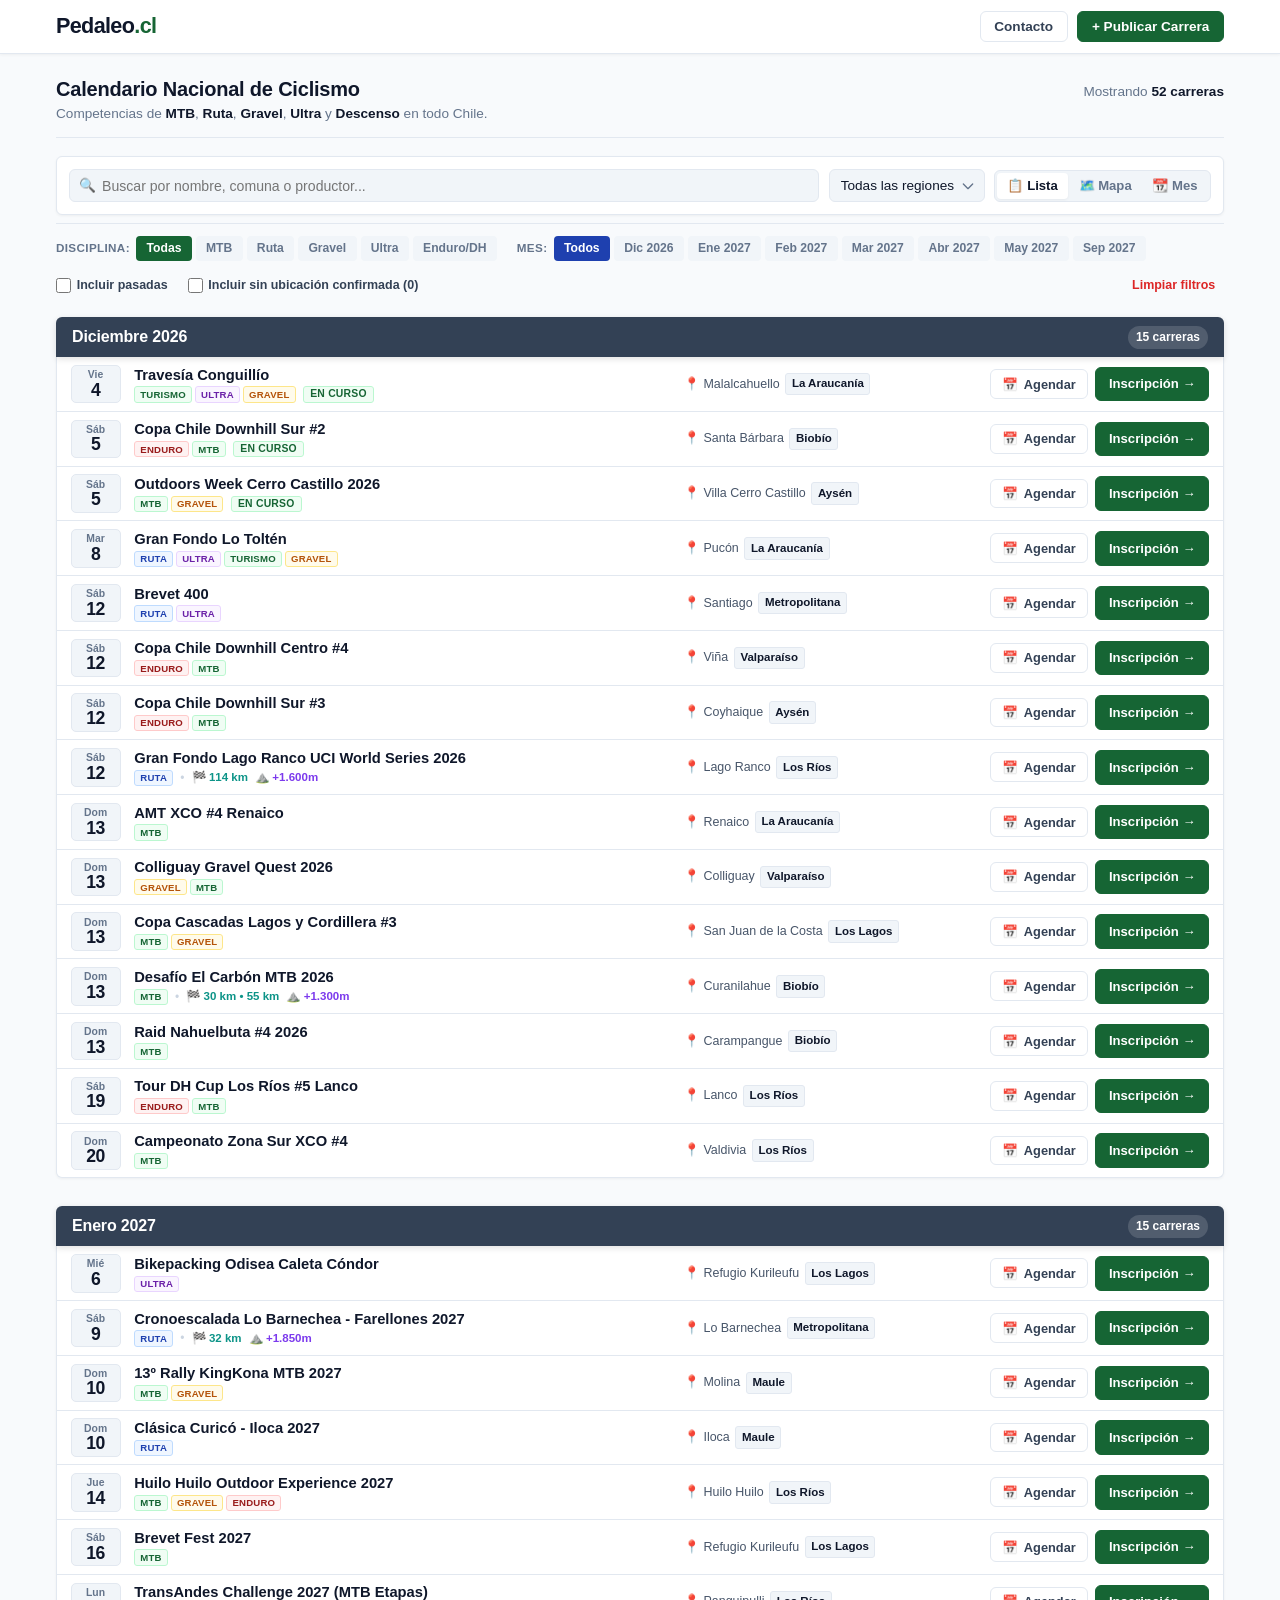
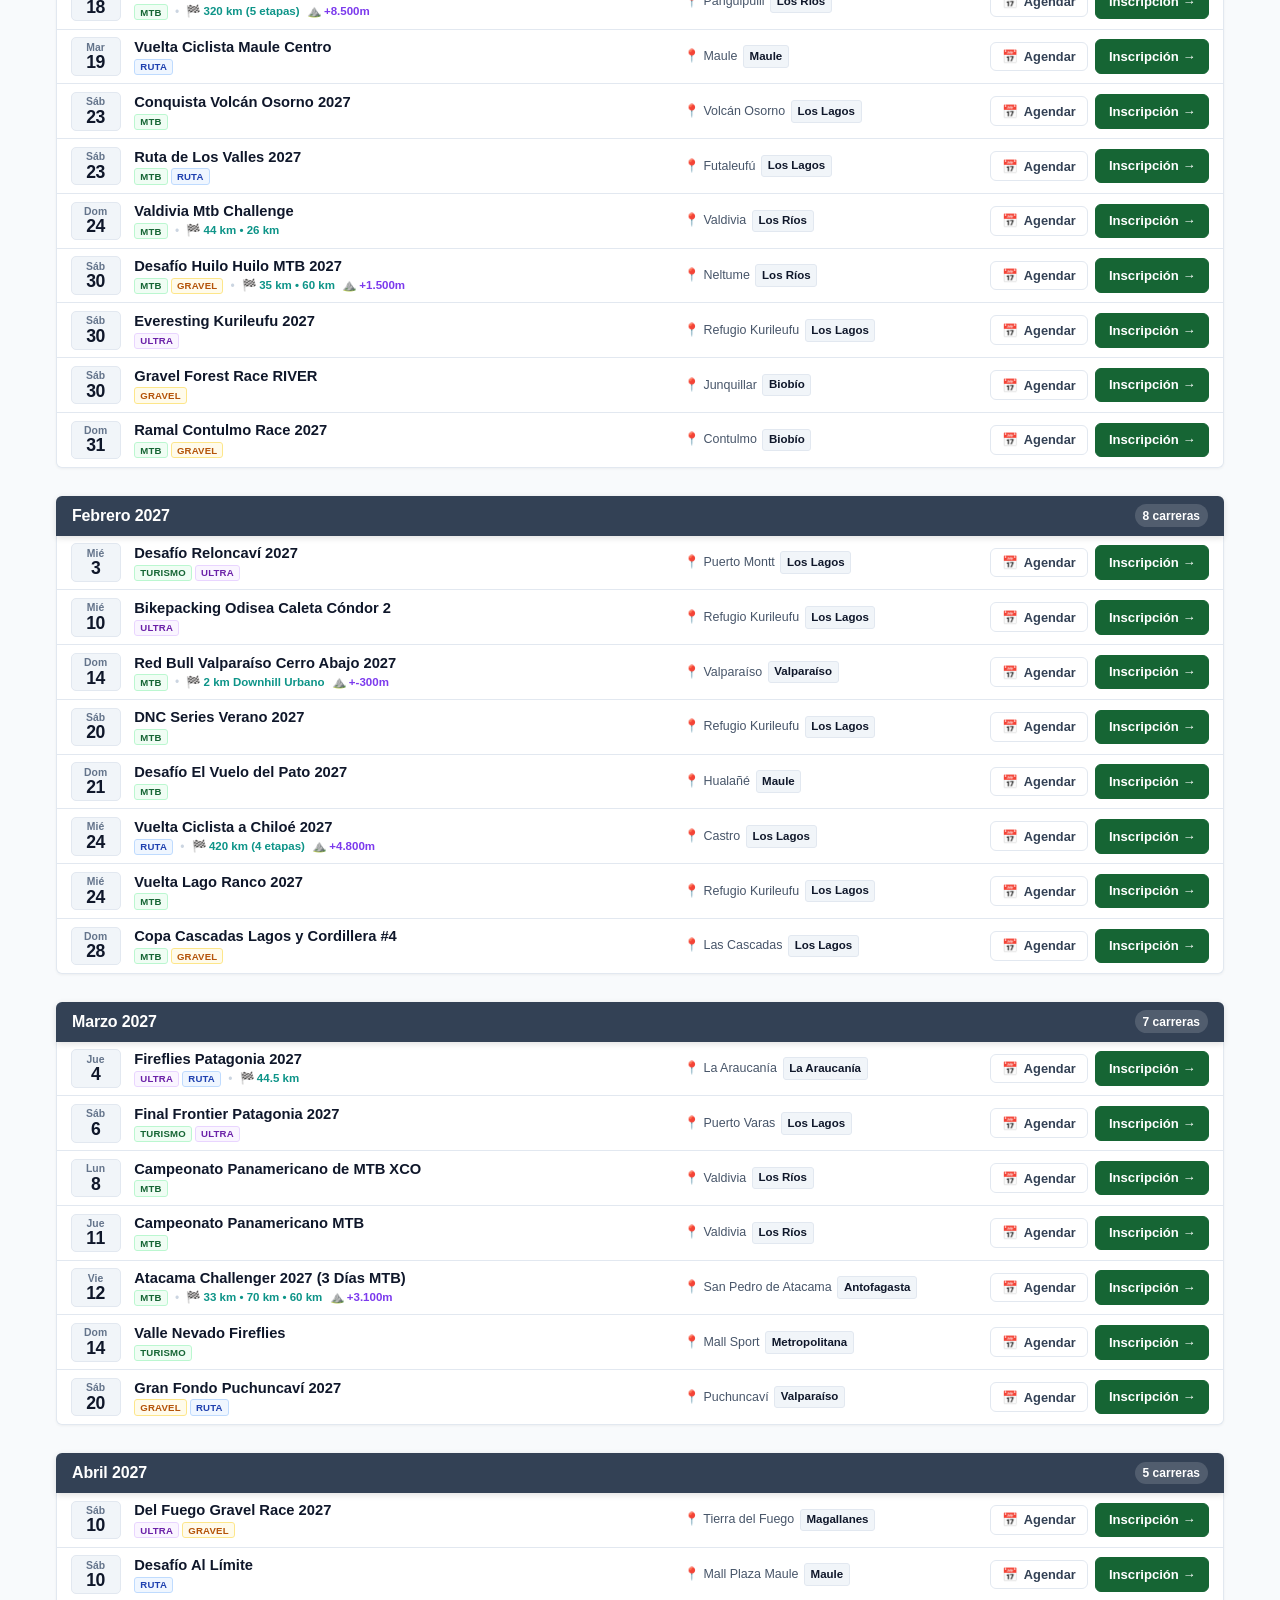
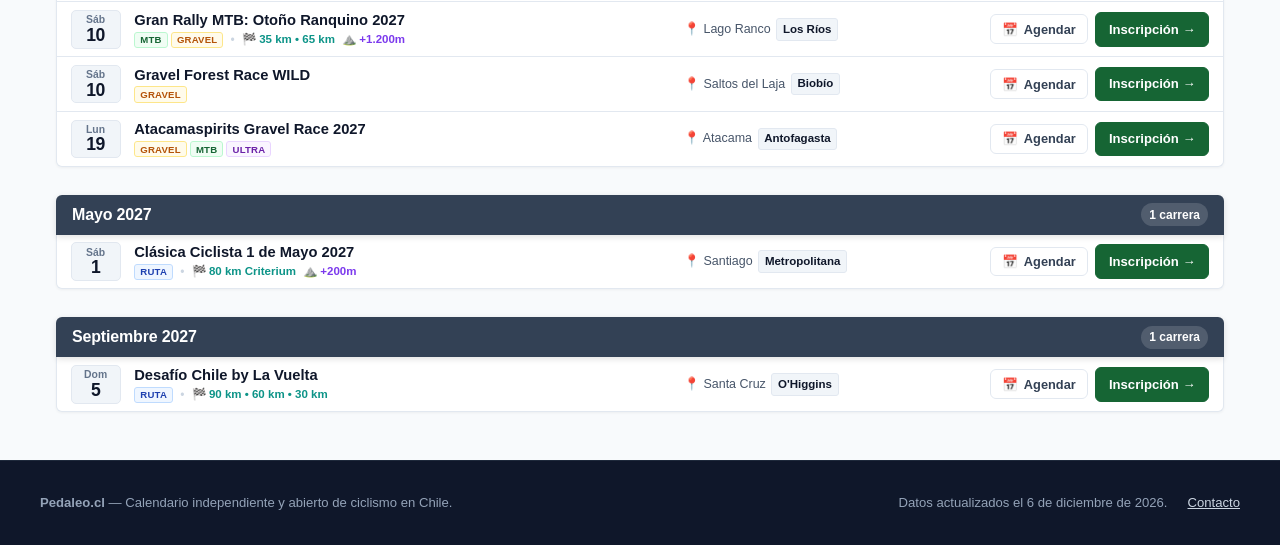
==== commit 97c0fd55: "fix: point canonical/OG/sitemap/404 links at the real GitHub Pages URL No custom domain is configure" ====
--- a/index.html
+++ b/index.html
@@ -6,14 +6,14 @@
   <title>Pedaleo.cl — Calendario de Ciclismo en Chile | MTB, Ruta, Gravel</title>
   <meta name="description" content="Calendario sobrio y actualizado de carreras de ciclismo en Chile. Filtra por región, disciplina y agéndalas directamente en Google Calendar o Apple Calendar.">
   <meta name="theme-color" content="#166534">
-  <link rel="canonical" href="https://pedaleo.cl/">
+  <link rel="canonical" href="https://jqnmunozdiaz.github.io/pedaleo.cl/">
   <meta property="og:type" content="website">
   <meta property="og:locale" content="es_CL">
   <meta property="og:site_name" content="Pedaleo.cl">
   <meta property="og:title" content="Pedaleo.cl — Calendario de Ciclismo en Chile">
   <meta property="og:description" content="Todas las carreras de MTB, Ruta, Gravel, Ultra y Descenso de Chile en un solo lugar. Filtra, mira el mapa y agéndalas en tu calendario.">
-  <meta property="og:url" content="https://pedaleo.cl/">
-  <meta property="og:image" content="https://pedaleo.cl/assets/img/logo.svg">
+  <meta property="og:url" content="https://jqnmunozdiaz.github.io/pedaleo.cl/">
+  <meta property="og:image" content="https://jqnmunozdiaz.github.io/pedaleo.cl/assets/img/logo.svg">
   <meta name="twitter:card" content="summary">
   <link rel="icon" type="image/svg+xml" href="assets/img/logo.svg">
   <link rel="stylesheet" href="assets/vendor/leaflet/leaflet.css">
